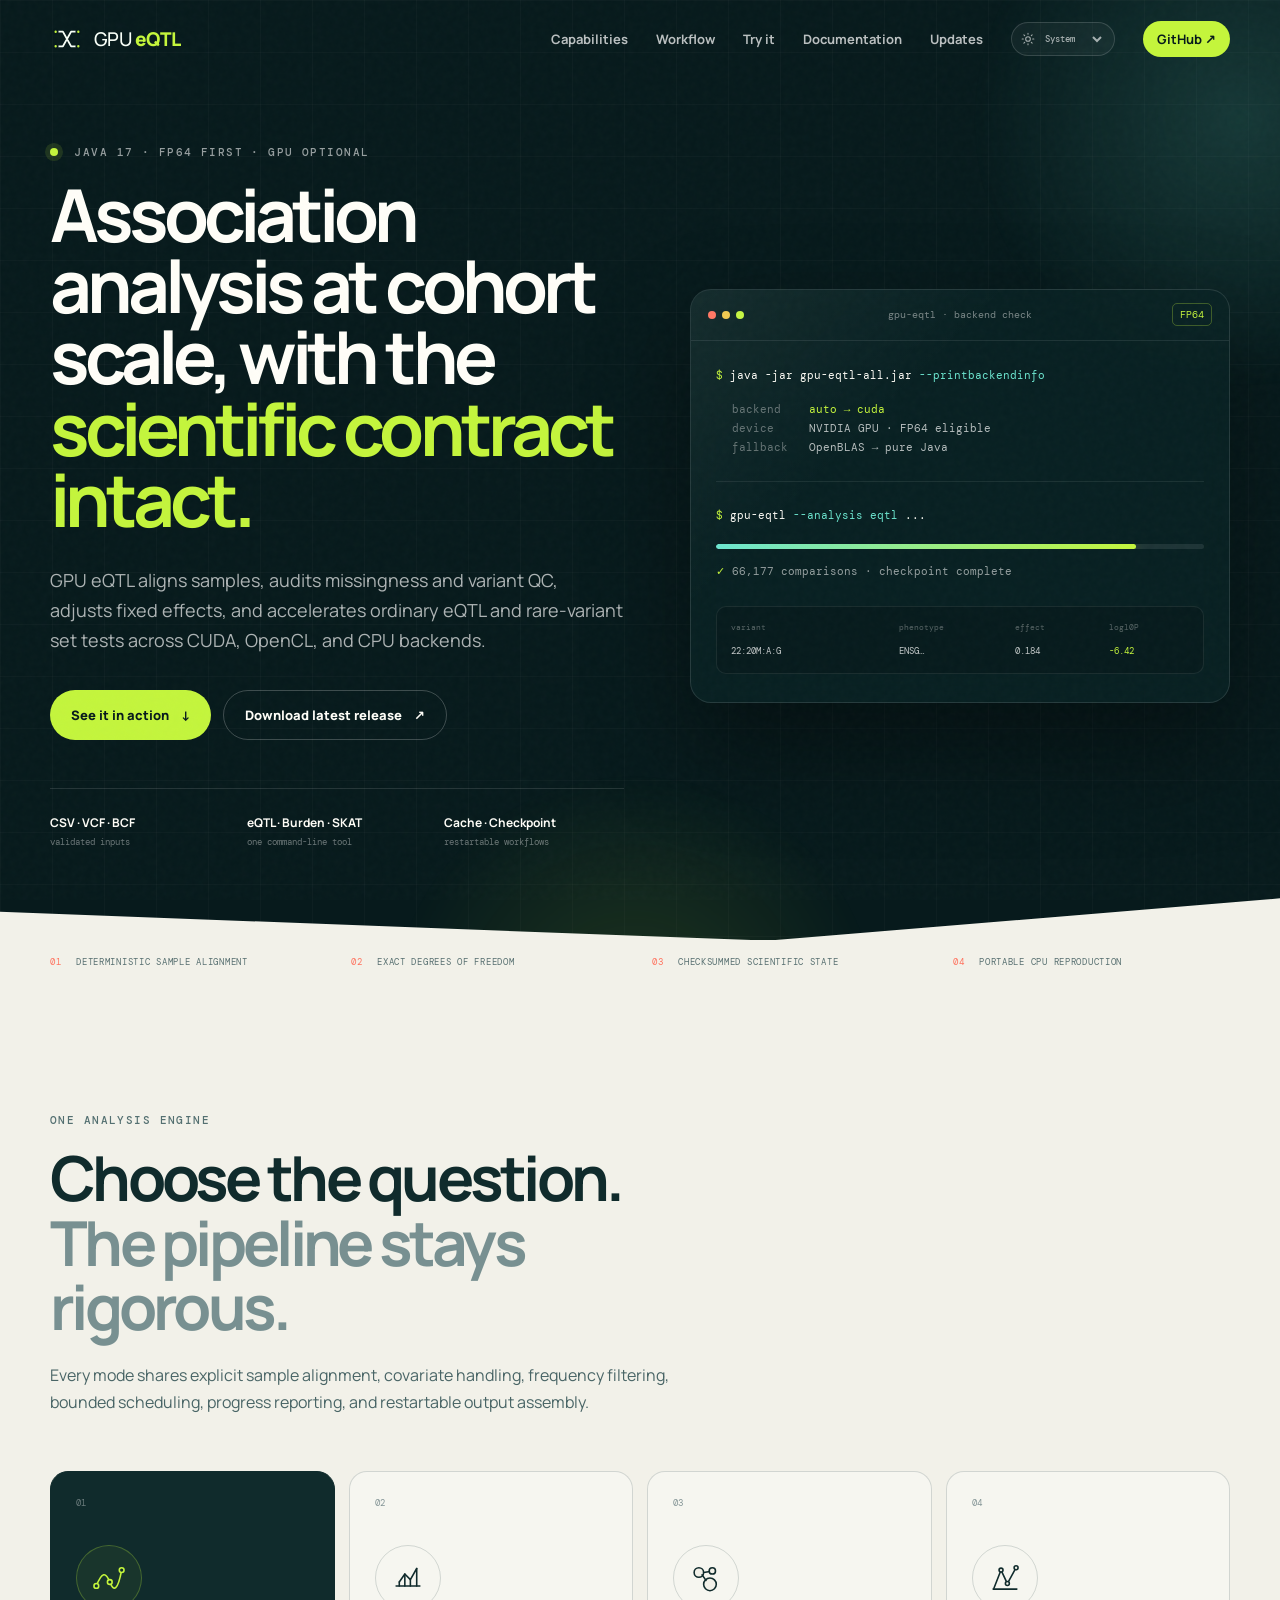
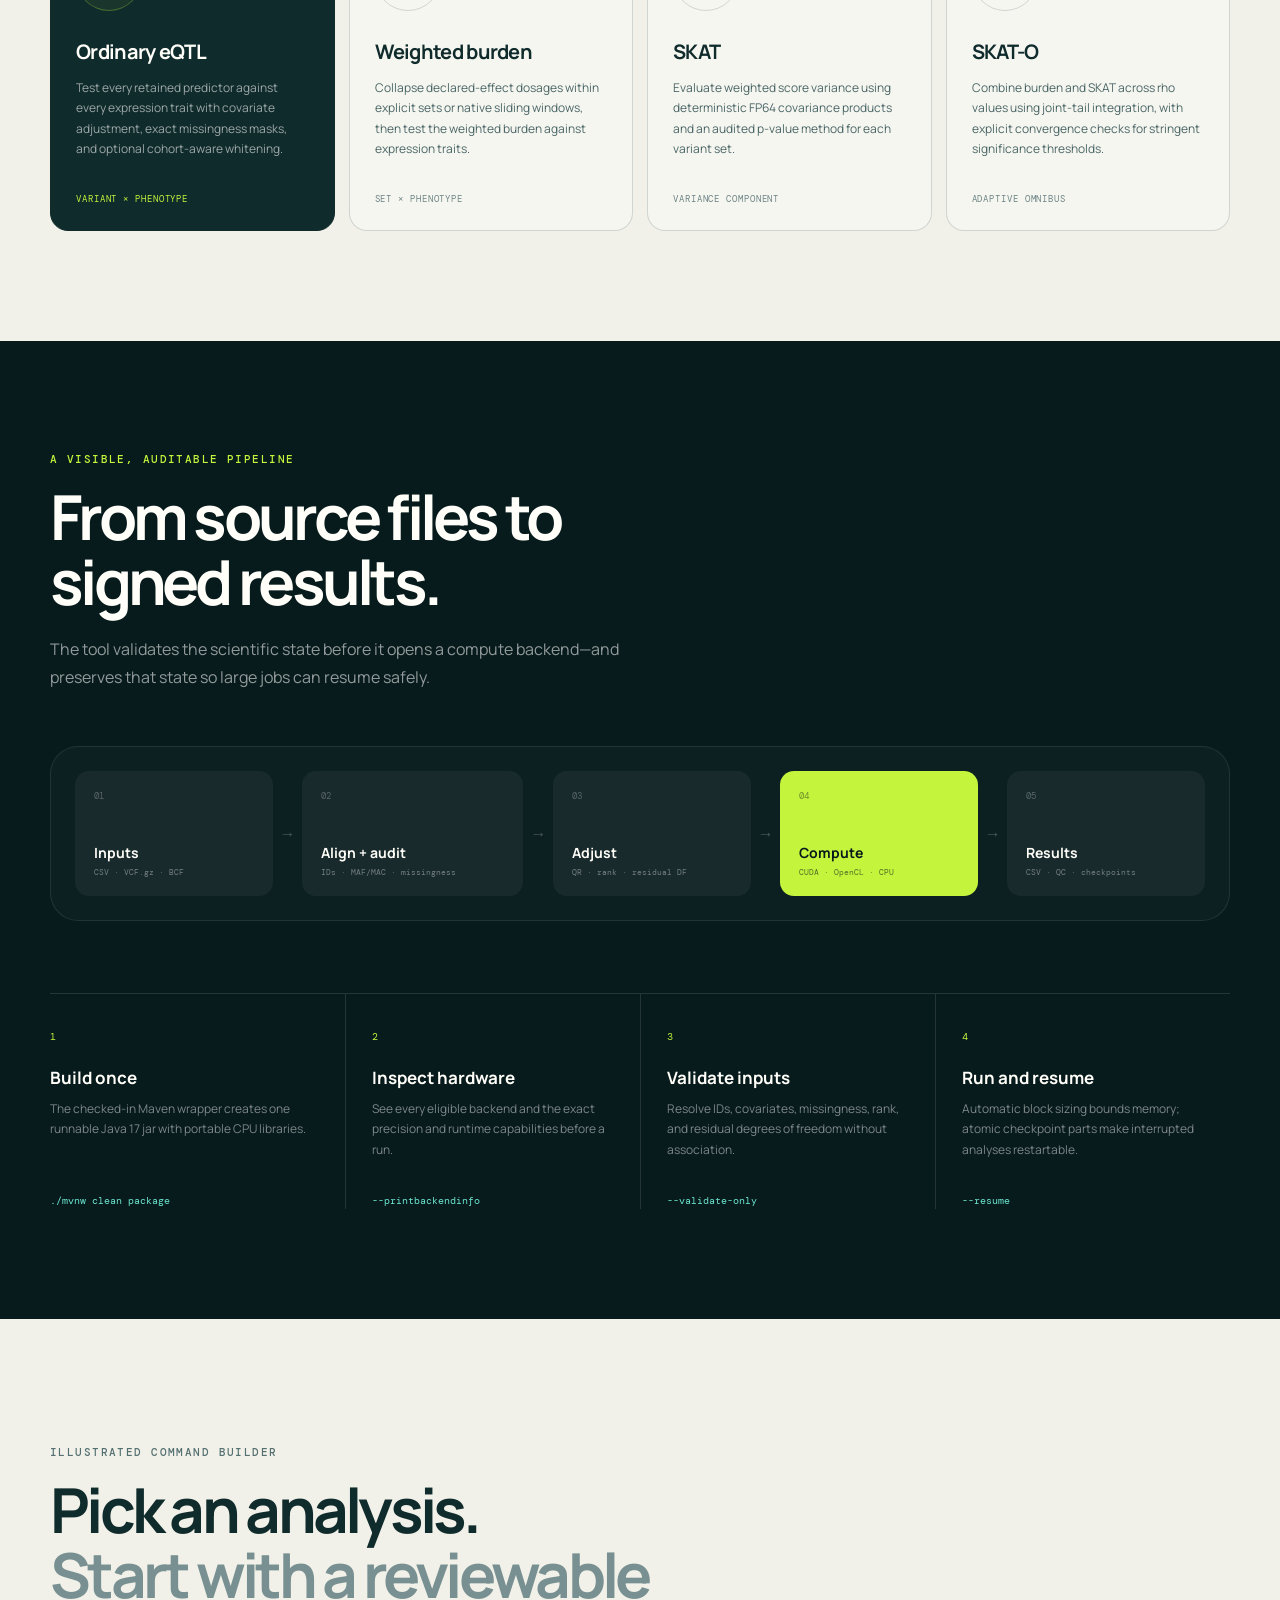
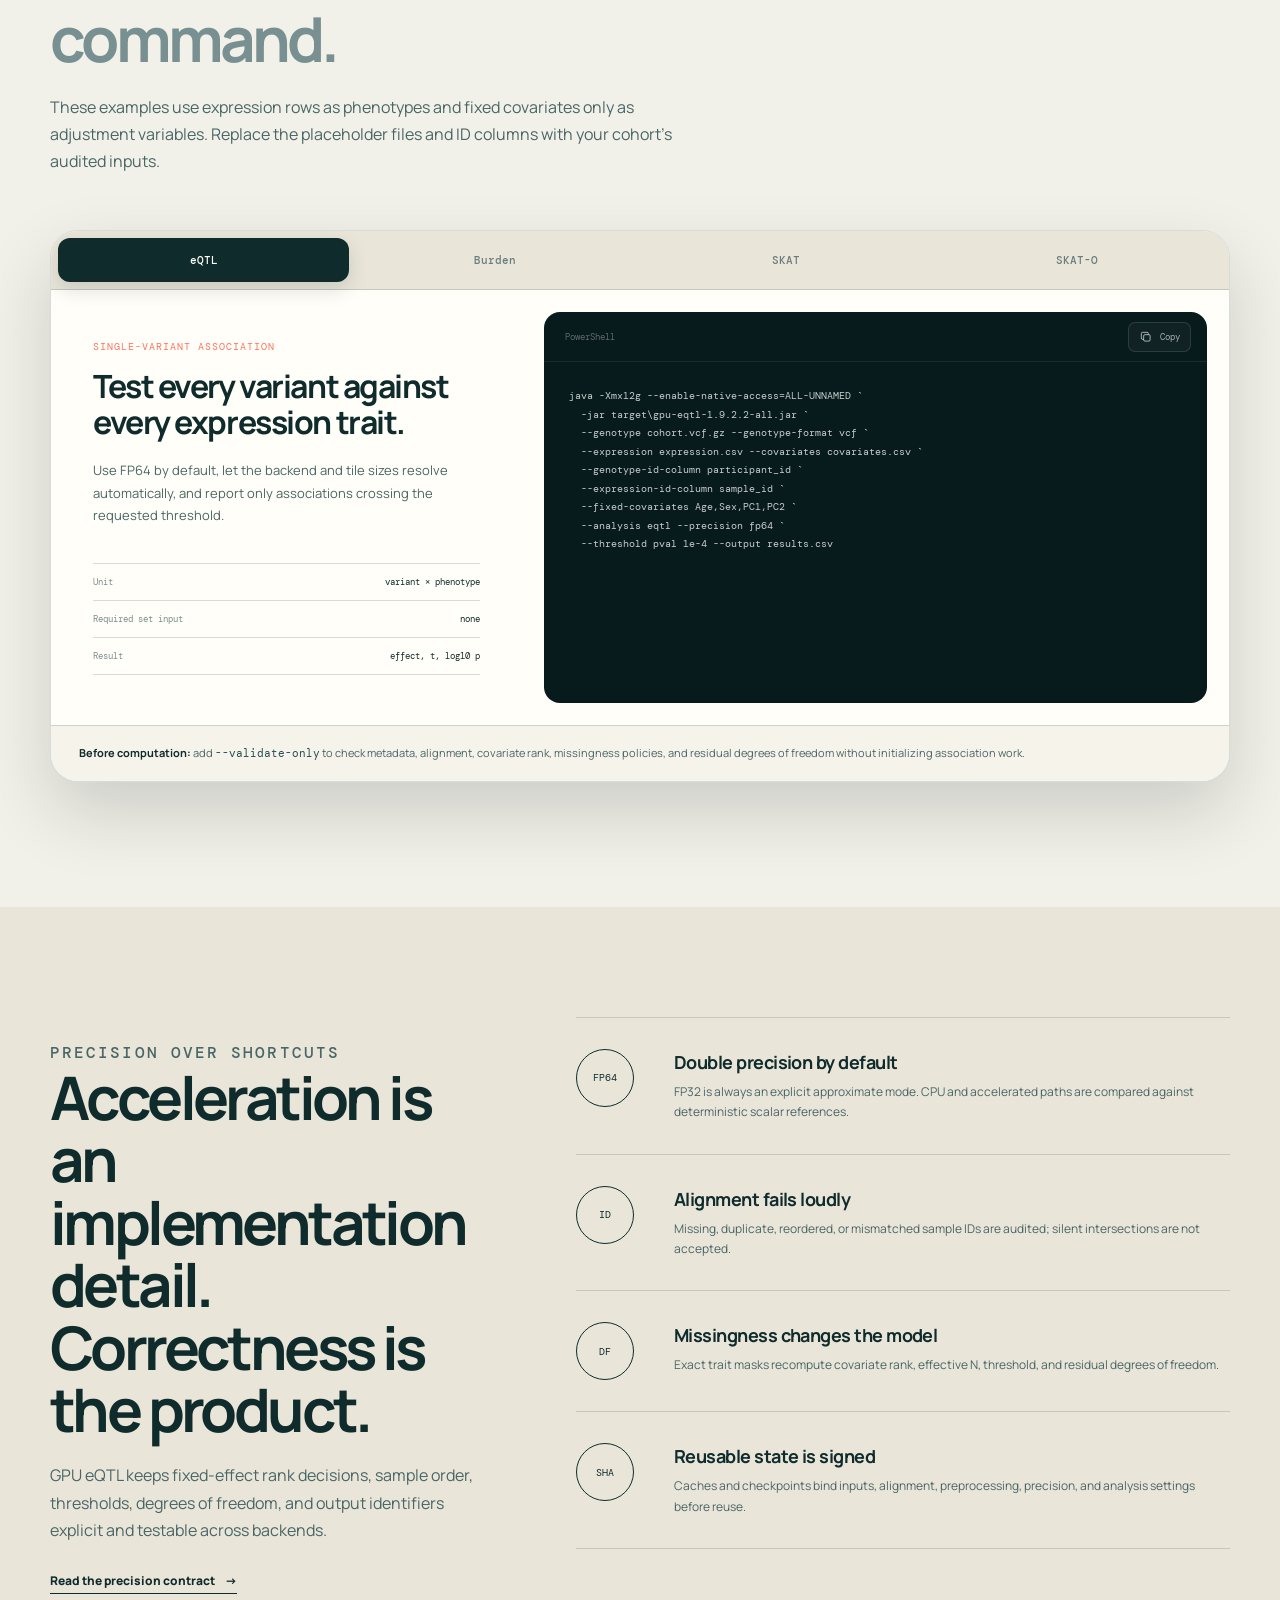
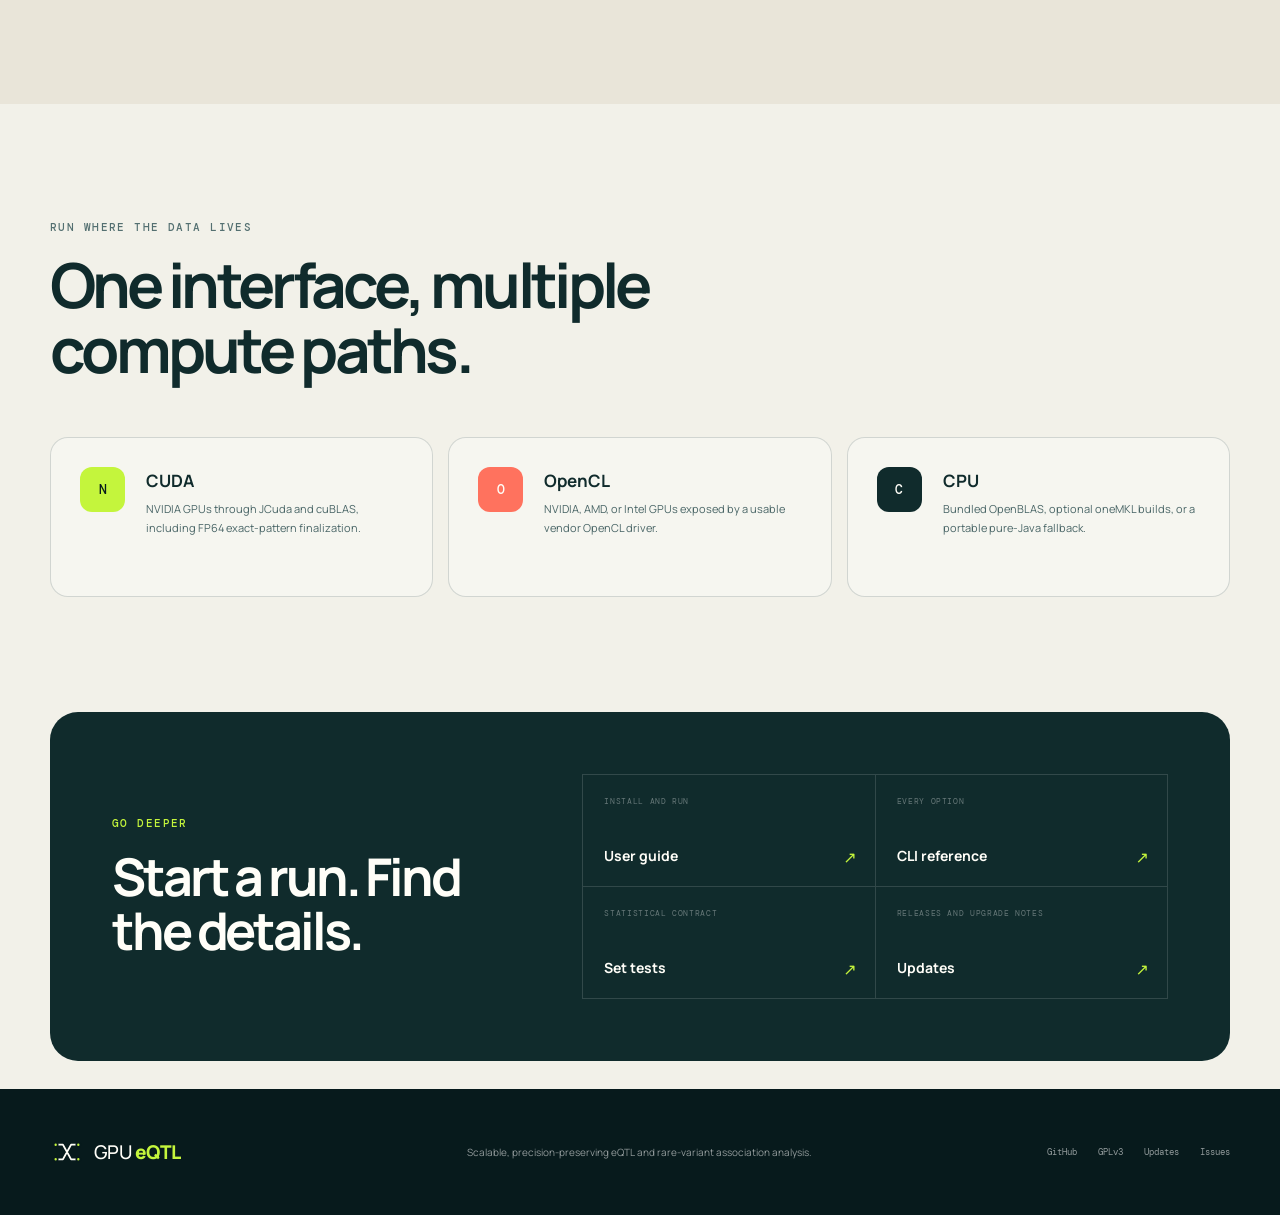
==== docs/index.html @ 5479ef76 "Prepare v1.9.2.2 release and BCF upgrade documentation" ====
<!doctype html>
<html lang="en">
<head>
  <meta charset="utf-8">
  <meta name="viewport" content="width=device-width, initial-scale=1">
  <meta name="description" content="GPU eQTL is a precision-first Java toolkit for scalable eQTL, burden, SKAT, and SKAT-O analysis on CUDA, OpenCL, or CPU backends.">
  <meta name="theme-color" content="#071a1c">
  <meta name="color-scheme" content="light dark">
  <meta property="og:title" content="GPU eQTL">
  <meta property="og:description" content="Scalable, precision-preserving eQTL and rare-variant association analysis.">
  <meta property="og:type" content="website">
  <meta property="og:url" content="https://robbyjo.github.io/GPU_eQTL/">
  <title>GPU eQTL — Precision-first association analysis</title>
  <link rel="preconnect" href="https://fonts.googleapis.com">
  <link rel="preconnect" href="https://fonts.gstatic.com" crossorigin>
  <link href="https://fonts.googleapis.com/css2?family=DM+Mono:wght@400;500&family=Manrope:wght@400;500;600;700;800&display=swap" rel="stylesheet">
  <script>
    (() => {
      const stored = localStorage.getItem("gpu-eqtl-theme") || "system";
      const resolved = stored === "system"
        ? (matchMedia("(prefers-color-scheme: dark)").matches ? "dark" : "light")
        : stored;
      document.documentElement.dataset.theme = resolved;
      document.documentElement.dataset.themeMode = stored;
    })();
  </script>
  <link rel="stylesheet" href="site.css">
  <script src="site.js" defer></script>
</head>
<body>
  <a class="skip-link" href="#main">Skip to content</a>

  <header class="site-header" data-header>
    <a class="brand" href="#top" aria-label="GPU eQTL home">
      <svg class="brand-mark" viewBox="0 0 42 42" role="img" aria-label="GPU eQTL mark">
        <path d="M7 12h9l5 9 5-9h9M7 30h9l5-9 5 9h9"/>
        <circle cx="7" cy="12" r="2.5"/><circle cx="35" cy="12" r="2.5"/>
        <circle cx="7" cy="30" r="2.5"/><circle cx="35" cy="30" r="2.5"/>
      </svg>
      <span>GPU <strong>eQTL</strong></span>
    </a>
    <button class="menu-button" type="button" aria-expanded="false" aria-controls="site-nav" data-menu-button>
      <span></span><span></span><span></span><span class="sr-only">Open navigation</span>
    </button>
    <nav id="site-nav" class="site-nav" aria-label="Primary navigation" data-menu>
      <a href="#capabilities">Capabilities</a>
      <a href="#workflow">Workflow</a>
      <a href="#try-it">Try it</a>
      <a href="#documentation">Documentation</a>
      <a href="updates.html">Updates</a>
      <label class="theme-control">
        <svg viewBox="0 0 24 24" aria-hidden="true"><circle cx="12" cy="12" r="4"/><path d="M12 2v2m0 16v2M4.93 4.93l1.42 1.42m11.3 11.3 1.42 1.42M2 12h2m16 0h2M4.93 19.07l1.42-1.42m11.3-11.3 1.42-1.42"/></svg>
        <span class="sr-only">Color scheme</span>
        <select data-theme-select aria-label="Color scheme">
          <option value="system">System</option>
          <option value="light">Light</option>
          <option value="dark">Dark</option>
        </select>
      </label>
      <a class="nav-github" href="https://github.com/robbyjo/GPU_eQTL">GitHub <span aria-hidden="true">↗</span></a>
    </nav>
  </header>

  <main id="main">
    <section class="hero" id="top">
      <div class="hero-glow hero-glow-one"></div>
      <div class="hero-glow hero-glow-two"></div>
      <div class="hero-grid page-width">
        <div class="hero-copy reveal">
          <p class="eyebrow"><span class="status-dot"></span> Java 17 · FP64 first · GPU optional</p>
          <h1>Association analysis at cohort scale, with the <em>scientific contract intact.</em></h1>
          <p class="hero-lede">GPU eQTL aligns samples, audits missingness and variant QC, adjusts fixed effects, and accelerates ordinary eQTL and rare-variant set tests across CUDA, OpenCL, and CPU backends.</p>
          <div class="hero-actions">
            <a class="button button-primary" href="#try-it">See it in action <span aria-hidden="true">↓</span></a>
            <a class="button button-secondary" href="https://github.com/robbyjo/GPU_eQTL/releases/latest">Download latest release <span aria-hidden="true">↗</span></a>
          </div>
          <ul class="hero-facts" aria-label="Project facts">
            <li><strong>CSV · VCF · BCF</strong><span>validated inputs</span></li>
            <li><strong>eQTL · Burden · SKAT</strong><span>one command-line tool</span></li>
            <li><strong>Cache · Checkpoint</strong><span>restartable workflows</span></li>
          </ul>
        </div>

        <div class="terminal-card reveal reveal-delay" aria-label="Example GPU eQTL terminal output">
          <div class="terminal-bar">
            <div class="terminal-dots" aria-hidden="true"><span></span><span></span><span></span></div>
            <span>gpu-eqtl · backend check</span>
            <span class="terminal-tag">FP64</span>
          </div>
          <div class="terminal-body">
            <p><span class="prompt">$</span> java -jar gpu-eqtl-all.jar <span class="accent">--printbackendinfo</span></p>
            <div class="terminal-output">
              <p><span class="muted">backend</span> <span class="success">auto → cuda</span></p>
              <p><span class="muted">device</span> NVIDIA GPU · FP64 eligible</p>
              <p><span class="muted">fallback</span> OpenBLAS → pure Java</p>
            </div>
            <div class="terminal-divider"></div>
            <p><span class="prompt">$</span> gpu-eqtl <span class="accent">--analysis eqtl</span> ...</p>
            <div class="progress-line"><span style="width: 86%"></span></div>
            <p class="terminal-complete"><span class="success">✓</span> 66,177 comparisons · checkpoint complete</p>
            <div class="result-preview" aria-label="Example result row">
              <span>variant</span><span>phenotype</span><span>effect</span><span>log10P</span>
              <strong>22:20M:A:G</strong><strong>ENSG…</strong><strong>0.184</strong><strong>-6.42</strong>
            </div>
          </div>
        </div>
      </div>
    </section>

    <section class="signal-strip" aria-label="Core guarantees">
      <div class="page-width signal-grid">
        <p><span>01</span> Deterministic sample alignment</p>
        <p><span>02</span> Exact degrees of freedom</p>
        <p><span>03</span> Checksummed scientific state</p>
        <p><span>04</span> Portable CPU reproduction</p>
      </div>
    </section>

    <section class="section page-width" id="capabilities">
      <div class="section-heading reveal">
        <p class="eyebrow">One analysis engine</p>
        <h2>Choose the question.<br><span>The pipeline stays rigorous.</span></h2>
        <p>Every mode shares explicit sample alignment, covariate handling, frequency filtering, bounded scheduling, progress reporting, and restartable output assembly.</p>
      </div>

      <div class="capability-grid">
        <article class="capability-card capability-featured reveal">
          <div class="card-number">01</div>
          <div class="card-icon" aria-hidden="true">
            <svg viewBox="0 0 48 48"><path d="M8 34c7-18 12-18 17-5s10 11 15-15"/><circle cx="8" cy="34" r="3"/><circle cx="25" cy="29" r="3"/><circle cx="40" cy="14" r="3"/></svg>
          </div>
          <h3>Ordinary eQTL</h3>
          <p>Test every retained predictor against every expression trait with covariate adjustment, exact missingness masks, and optional cohort-aware whitening.</p>
          <span class="card-label">variant × phenotype</span>
        </article>
        <article class="capability-card reveal">
          <div class="card-number">02</div>
          <div class="card-icon" aria-hidden="true">
            <svg viewBox="0 0 48 48"><path d="M9 34h30M13 29l7-10 7 7 8-14"/><path d="M13 34v-5m7 5V19m7 15v-8m8 8V12"/></svg>
          </div>
          <h3>Weighted burden</h3>
          <p>Collapse declared-effect dosages within explicit sets or native sliding windows, then test the weighted burden against expression traits.</p>
          <span class="card-label">set × phenotype</span>
        </article>
        <article class="capability-card reveal">
          <div class="card-number">03</div>
          <div class="card-icon" aria-hidden="true">
            <svg viewBox="0 0 48 48"><circle cx="15" cy="17" r="6"/><circle cx="32" cy="15" r="4"/><circle cx="29" cy="32" r="8"/><path d="M19 20l5 7m3-11l-6 1"/></svg>
          </div>
          <h3>SKAT</h3>
          <p>Evaluate weighted score variance using deterministic FP64 covariance products and an audited p-value method for each variant set.</p>
          <span class="card-label">variance component</span>
        </article>
        <article class="capability-card reveal">
          <div class="card-number">04</div>
          <div class="card-icon" aria-hidden="true">
            <svg viewBox="0 0 48 48"><path d="M10 37l9-23 8 17 11-20"/><path d="M9 38h30"/><circle cx="19" cy="14" r="2.5"/><circle cx="27" cy="31" r="2.5"/><circle cx="38" cy="11" r="2.5"/></svg>
          </div>
          <h3>SKAT-O</h3>
          <p>Combine burden and SKAT across rho values using joint-tail integration, with explicit convergence checks for stringent significance thresholds.</p>
          <span class="card-label">adaptive omnibus</span>
        </article>
      </div>
    </section>

    <section class="section workflow-section" id="workflow">
      <div class="page-width">
        <div class="section-heading compact reveal">
          <p class="eyebrow">A visible, auditable pipeline</p>
          <h2>From source files to signed results.</h2>
          <p>The tool validates the scientific state before it opens a compute backend—and preserves that state so large jobs can resume safely.</p>
        </div>

        <div class="pipeline" role="img" aria-label="Data flow from matrices and variants through alignment, quality control, fixed-effect adjustment, accelerated computation, and audited results">
          <div class="pipeline-node reveal">
            <span class="pipeline-index">01</span>
            <strong>Inputs</strong>
            <small>CSV · VCF.gz · BCF</small>
          </div>
          <span class="pipeline-arrow" aria-hidden="true">→</span>
          <div class="pipeline-node reveal">
            <span class="pipeline-index">02</span>
            <strong>Align + audit</strong>
            <small>IDs · MAF/MAC · missingness</small>
          </div>
          <span class="pipeline-arrow" aria-hidden="true">→</span>
          <div class="pipeline-node reveal">
            <span class="pipeline-index">03</span>
            <strong>Adjust</strong>
            <small>QR · rank · residual DF</small>
          </div>
          <span class="pipeline-arrow" aria-hidden="true">→</span>
          <div class="pipeline-node pipeline-node-accent reveal">
            <span class="pipeline-index">04</span>
            <strong>Compute</strong>
            <small>CUDA · OpenCL · CPU</small>
          </div>
          <span class="pipeline-arrow" aria-hidden="true">→</span>
          <div class="pipeline-node reveal">
            <span class="pipeline-index">05</span>
            <strong>Results</strong>
            <small>CSV · QC · checkpoints</small>
          </div>
        </div>

        <div class="workflow-steps">
          <article class="step reveal">
            <span>1</span>
            <h3>Build once</h3>
            <p>The checked-in Maven wrapper creates one runnable Java 17 jar with portable CPU libraries.</p>
            <code>./mvnw clean package</code>
          </article>
          <article class="step reveal">
            <span>2</span>
            <h3>Inspect hardware</h3>
            <p>See every eligible backend and the exact precision and runtime capabilities before a run.</p>
            <code>--printbackendinfo</code>
          </article>
          <article class="step reveal">
            <span>3</span>
            <h3>Validate inputs</h3>
            <p>Resolve IDs, covariates, missingness, rank, and residual degrees of freedom without association.</p>
            <code>--validate-only</code>
          </article>
          <article class="step reveal">
            <span>4</span>
            <h3>Run and resume</h3>
            <p>Automatic block sizing bounds memory; atomic checkpoint parts make interrupted analyses restartable.</p>
            <code>--resume</code>
          </article>
        </div>
      </div>
    </section>

    <section class="section page-width try-section" id="try-it">
      <div class="section-heading reveal">
        <p class="eyebrow">Illustrated command builder</p>
        <h2>Pick an analysis.<br><span>Start with a reviewable command.</span></h2>
        <p>These examples use expression rows as phenotypes and fixed covariates only as adjustment variables. Replace the placeholder files and ID columns with your cohort’s audited inputs.</p>
      </div>

      <div class="command-builder reveal">
        <div class="analysis-tabs" role="tablist" aria-label="Choose an analysis">
          <button type="button" role="tab" aria-selected="true" data-analysis="eqtl">eQTL</button>
          <button type="button" role="tab" aria-selected="false" data-analysis="burden">Burden</button>
          <button type="button" role="tab" aria-selected="false" data-analysis="skat">SKAT</button>
          <button type="button" role="tab" aria-selected="false" data-analysis="skat-o">SKAT-O</button>
        </div>
        <div class="builder-layout">
          <div class="builder-copy">
            <p class="builder-kicker" data-analysis-kicker>Single-variant association</p>
            <h3 data-analysis-title>Test every variant against every expression trait.</h3>
            <p data-analysis-description>Use FP64 by default, let the backend and tile sizes resolve automatically, and report only associations crossing the requested threshold.</p>
            <dl class="builder-details">
              <div><dt>Unit</dt><dd data-analysis-unit>variant × phenotype</dd></div>
              <div><dt>Required set input</dt><dd data-analysis-input>none</dd></div>
              <div><dt>Result</dt><dd data-analysis-result>effect, t, log10 p</dd></div>
            </dl>
          </div>
          <div class="code-window">
            <div class="code-toolbar">
              <span>PowerShell</span>
              <button class="copy-button" type="button" data-copy-button aria-label="Copy command">
                <svg viewBox="0 0 24 24" aria-hidden="true"><rect x="8" y="8" width="11" height="11" rx="2"/><path d="M16 8V6a2 2 0 0 0-2-2H6a2 2 0 0 0-2 2v8a2 2 0 0 0 2 2h2"/></svg>
                <span>Copy</span>
              </button>
            </div>
            <pre><code data-command>java -Xmx12g --enable-native-access=ALL-UNNAMED `
  -jar target\gpu-eqtl-1.9.2.2-all.jar `
  --genotype cohort.vcf.gz --genotype-format vcf `
  --expression expression.csv --covariates covariates.csv `
  --genotype-id-column participant_id `
  --expression-id-column sample_id `
  --fixed-covariates Age,Sex,PC1,PC2 `
  --analysis eqtl --precision fp64 `
  --threshold pval 1e-4 --output results.csv</code></pre>
          </div>
        </div>
        <p class="builder-note"><strong>Before computation:</strong> add <code>--validate-only</code> to check metadata, alignment, covariate rank, missingness policies, and residual degrees of freedom without initializing association work.</p>
      </div>
    </section>

    <section class="section foundation-section" id="principles">
      <div class="page-width foundation-grid">
        <div class="foundation-copy reveal">
          <p class="eyebrow">Precision over shortcuts</p>
          <h2>Acceleration is an implementation detail. Correctness is the product.</h2>
          <p>GPU eQTL keeps fixed-effect rank decisions, sample order, thresholds, degrees of freedom, and output identifiers explicit and testable across backends.</p>
          <a class="text-link" href="https://github.com/robbyjo/GPU_eQTL/blob/master/docs/USER_GUIDE.md#precision-automatic-sizing-and-multiple-gpus">Read the precision contract <span aria-hidden="true">→</span></a>
        </div>
        <div class="principle-list">
          <article class="principle reveal">
            <span>FP64</span>
            <div><h3>Double precision by default</h3><p>FP32 is always an explicit approximate mode. CPU and accelerated paths are compared against deterministic scalar references.</p></div>
          </article>
          <article class="principle reveal">
            <span>ID</span>
            <div><h3>Alignment fails loudly</h3><p>Missing, duplicate, reordered, or mismatched sample IDs are audited; silent intersections are not accepted.</p></div>
          </article>
          <article class="principle reveal">
            <span>DF</span>
            <div><h3>Missingness changes the model</h3><p>Exact trait masks recompute covariate rank, effective N, threshold, and residual degrees of freedom.</p></div>
          </article>
          <article class="principle reveal">
            <span>SHA</span>
            <div><h3>Reusable state is signed</h3><p>Caches and checkpoints bind inputs, alignment, preprocessing, precision, and analysis settings before reuse.</p></div>
          </article>
        </div>
      </div>
    </section>

    <section class="section page-width compatibility-section">
      <div class="section-heading compact reveal">
        <p class="eyebrow">Run where the data lives</p>
        <h2>One interface, multiple compute paths.</h2>
      </div>
      <div class="compatibility-grid">
        <article class="compatibility-card reveal">
          <span class="compatibility-mark nvidia">N</span>
          <div><h3>CUDA</h3><p>NVIDIA GPUs through JCuda and cuBLAS, including FP64 exact-pattern finalization.</p></div>
        </article>
        <article class="compatibility-card reveal">
          <span class="compatibility-mark opencl">O</span>
          <div><h3>OpenCL</h3><p>NVIDIA, AMD, or Intel GPUs exposed by a usable vendor OpenCL driver.</p></div>
        </article>
        <article class="compatibility-card reveal">
          <span class="compatibility-mark cpu">C</span>
          <div><h3>CPU</h3><p>Bundled OpenBLAS, optional oneMKL builds, or a portable pure-Java fallback.</p></div>
        </article>
      </div>
    </section>

    <section class="section docs-section" id="documentation">
      <div class="page-width docs-inner reveal">
        <div>
          <p class="eyebrow">Go deeper</p>
          <h2>Start a run. Find the details.</h2>
        </div>
        <div class="docs-links">
          <a href="https://github.com/robbyjo/GPU_eQTL/blob/master/docs/USER_GUIDE.md#download-and-first-run"><span>Install and run</span><strong>User guide</strong><b aria-hidden="true">↗</b></a>
          <a href="https://github.com/robbyjo/GPU_eQTL/blob/master/docs/COMMAND_LINE_REFERENCE.md"><span>Every option</span><strong>CLI reference</strong><b aria-hidden="true">↗</b></a>
          <a href="https://github.com/robbyjo/GPU_eQTL/blob/master/docs/SET_TEST_FOUNDATION.md"><span>Statistical contract</span><strong>Set tests</strong><b aria-hidden="true">↗</b></a>
          <a href="updates.html"><span>Releases and upgrade notes</span><strong>Updates</strong><b aria-hidden="true">↗</b></a>
        </div>
      </div>
    </section>
  </main>

  <footer class="site-footer">
    <div class="page-width footer-inner">
      <a class="brand footer-brand" href="#top">
        <svg class="brand-mark" viewBox="0 0 42 42" aria-hidden="true"><path d="M7 12h9l5 9 5-9h9M7 30h9l5-9 5 9h9"/><circle cx="7" cy="12" r="2.5"/><circle cx="35" cy="12" r="2.5"/><circle cx="7" cy="30" r="2.5"/><circle cx="35" cy="30" r="2.5"/></svg>
        <span>GPU <strong>eQTL</strong></span>
      </a>
      <p>Scalable, precision-preserving eQTL and rare-variant association analysis.</p>
      <div class="footer-links">
        <a href="https://github.com/robbyjo/GPU_eQTL">GitHub</a>
        <a href="https://github.com/robbyjo/GPU_eQTL/blob/master/LICENSE">GPLv3</a>
        <a href="updates.html">Updates</a>
        <a href="https://github.com/robbyjo/GPU_eQTL/issues">Issues</a>
      </div>
    </div>
  </footer>
</body>
</html>
---- docs/site.css ----
:root {
  color-scheme: light;
  --ink: #102b2c;
  --ink-soft: #496566;
  --night: #071a1c;
  --night-soft: #0c2628;
  --paper: #f2f1e9;
  --paper-warm: #e9e5d9;
  --white: #fffef8;
  --lime: #c4f53c;
  --lime-soft: #e7ff9f;
  --coral: #ff725e;
  --aqua: #6ce6d0;
  --line: rgba(16, 43, 44, .16);
  --mono: "DM Mono", ui-monospace, SFMono-Regular, Consolas, monospace;
  --sans: "Manrope", system-ui, -apple-system, BlinkMacSystemFont, "Segoe UI", sans-serif;
  --shadow: 0 30px 70px rgba(3, 21, 22, .16);
  --radius-lg: 28px;
  --radius-md: 18px;
}

* { box-sizing: border-box; }

html {
  scroll-behavior: smooth;
  scroll-padding-top: 90px;
}

body {
  margin: 0;
  color: var(--ink);
  background: var(--paper);
  font-family: var(--sans);
  -webkit-font-smoothing: antialiased;
}

body::before {
  content: "";
  position: fixed;
  inset: 0;
  pointer-events: none;
  opacity: .035;
  z-index: 20;
  background-image: url("data:image/svg+xml,%3Csvg viewBox='0 0 180 180' xmlns='http://www.w3.org/2000/svg'%3E%3Cfilter id='n'%3E%3CfeTurbulence type='fractalNoise' baseFrequency='.8' numOctaves='4' stitchTiles='stitch'/%3E%3C/filter%3E%3Crect width='100%25' height='100%25' filter='url(%23n)' opacity='.7'/%3E%3C/svg%3E");
}

a { color: inherit; }
button { font: inherit; }

.page-width {
  width: min(1180px, calc(100% - 48px));
  margin-inline: auto;
}

.sr-only {
  position: absolute;
  width: 1px;
  height: 1px;
  padding: 0;
  margin: -1px;
  overflow: hidden;
  clip: rect(0, 0, 0, 0);
  white-space: nowrap;
  border: 0;
}

.skip-link {
  position: fixed;
  z-index: 100;
  left: 16px;
  top: -60px;
  padding: 11px 16px;
  background: var(--lime);
  color: var(--night);
  font-weight: 800;
  text-decoration: none;
  border-radius: 8px;
  transition: top .2s;
}

.skip-link:focus { top: 16px; }

.site-header {
  position: fixed;
  z-index: 50;
  top: 0;
  left: 0;
  right: 0;
  height: 78px;
  padding: 0 max(24px, calc((100vw - 1180px) / 2));
  display: flex;
  align-items: center;
  justify-content: space-between;
  color: #f8fff8;
  transition: background .25s, border-color .25s, height .25s;
  border-bottom: 1px solid transparent;
}

.site-header.scrolled {
  height: 66px;
  background: rgba(7, 26, 28, .9);
  backdrop-filter: blur(18px);
  border-bottom-color: rgba(255, 255, 255, .09);
}

.brand {
  display: inline-flex;
  align-items: center;
  gap: 10px;
  font-size: 19px;
  font-weight: 500;
  text-decoration: none;
  letter-spacing: -.03em;
}

.brand strong { color: var(--lime); font-weight: 800; }

.brand-mark {
  width: 34px;
  height: 34px;
  fill: none;
  stroke: currentColor;
  stroke-width: 2.1;
  stroke-linecap: round;
  stroke-linejoin: round;
}

.brand-mark circle { fill: var(--lime); stroke: var(--night); }

.site-nav {
  display: flex;
  align-items: center;
  gap: 28px;
  font-size: 13px;
  font-weight: 700;
}

.site-nav a {
  text-decoration: none;
  color: rgba(255, 255, 255, .72);
  transition: color .2s;
}

.site-nav a:hover, .site-nav a:focus-visible { color: var(--white); }
.site-nav a[aria-current="page"] { color: var(--lime); }

.site-nav .nav-github {
  padding: 9px 14px;
  color: var(--night);
  background: var(--lime);
  border-radius: 999px;
}

.theme-control {
  height: 34px;
  padding: 0 9px;
  display: inline-flex;
  align-items: center;
  gap: 6px;
  color: rgba(255,255,255,.62);
  border: 1px solid rgba(255,255,255,.15);
  border-radius: 999px;
  background: rgba(255,255,255,.04);
}

.theme-control svg {
  width: 14px;
  fill: none;
  stroke: currentColor;
  stroke-width: 1.8;
  stroke-linecap: round;
}

.theme-control select {
  max-width: 66px;
  padding: 0 14px 0 0;
  color: inherit;
  border: 0;
  outline: 0;
  background: transparent;
  font-family: var(--mono);
  font-size: 9px;
  font-weight: 500;
  cursor: pointer;
}

.theme-control select option { color: #102b2c; background: #fffef8; }

.menu-button { display: none; }

.hero {
  position: relative;
  overflow: hidden;
  min-height: 790px;
  padding: 144px 0 92px;
  color: var(--white);
  background:
    linear-gradient(rgba(255,255,255,.025) 1px, transparent 1px),
    linear-gradient(90deg, rgba(255,255,255,.025) 1px, transparent 1px),
    var(--night);
  background-size: 52px 52px;
}

.hero::after {
  content: "";
  position: absolute;
  left: 0;
  right: 0;
  bottom: -1px;
  height: 90px;
  background: var(--paper);
  clip-path: polygon(0 68%, 60% 100%, 100% 53%, 100% 100%, 0 100%);
}

.hero-glow {
  position: absolute;
  border-radius: 50%;
  filter: blur(2px);
  pointer-events: none;
}

.hero-glow-one {
  width: 560px;
  height: 560px;
  right: -240px;
  top: -160px;
  background: radial-gradient(circle, rgba(108, 230, 208, .15), transparent 68%);
}

.hero-glow-two {
  width: 500px;
  height: 500px;
  left: 30%;
  bottom: -330px;
  background: radial-gradient(circle, rgba(196, 245, 60, .13), transparent 70%);
}

.hero-grid {
  position: relative;
  z-index: 2;
  display: grid;
  grid-template-columns: minmax(0, 1.03fr) minmax(430px, .97fr);
  gap: 66px;
  align-items: center;
}

.eyebrow {
  margin: 0 0 18px;
  color: #547071;
  font-family: var(--mono);
  font-size: 11px;
  font-weight: 500;
  line-height: 1.5;
  letter-spacing: .13em;
  text-transform: uppercase;
}

.hero .eyebrow { color: rgba(255, 255, 255, .58); }

.status-dot {
  display: inline-block;
  width: 8px;
  height: 8px;
  margin-right: 8px;
  border-radius: 50%;
  background: var(--lime);
  box-shadow: 0 0 0 5px rgba(196, 245, 60, .12);
}

.hero h1 {
  max-width: 680px;
  margin: 0;
  font-size: clamp(46px, 5.7vw, 76px);
  line-height: .98;
  letter-spacing: -.068em;
}

.hero h1 em {
  color: var(--lime);
  font-style: normal;
}

.hero-lede {
  max-width: 670px;
  margin: 29px 0 0;
  color: rgba(255, 255, 255, .67);
  font-size: 18px;
  line-height: 1.68;
}

.hero-actions {
  display: flex;
  flex-wrap: wrap;
  gap: 12px;
  margin-top: 34px;
}

.button {
  display: inline-flex;
  align-items: center;
  justify-content: center;
  gap: 12px;
  min-height: 50px;
  padding: 0 21px;
  border-radius: 999px;
  font-size: 13px;
  font-weight: 800;
  text-decoration: none;
  transition: transform .2s, background .2s, color .2s;
}

.button:hover { transform: translateY(-2px); }
.button-primary { color: var(--night); background: var(--lime); }
.button-primary:hover { background: var(--lime-soft); }
.button-secondary { color: var(--white); border: 1px solid rgba(255,255,255,.22); }
.button-secondary:hover { border-color: rgba(255,255,255,.5); }

.hero-facts {
  display: grid;
  grid-template-columns: repeat(3, 1fr);
  gap: 18px;
  max-width: 680px;
  margin: 48px 0 0;
  padding: 25px 0 0;
  list-style: none;
  border-top: 1px solid rgba(255,255,255,.12);
}

.hero-facts li { display: flex; flex-direction: column; gap: 5px; }
.hero-facts strong { color: var(--white); font-size: 12px; }
.hero-facts span { color: rgba(255,255,255,.4); font-family: var(--mono); font-size: 9px; }

.terminal-card {
  position: relative;
  overflow: hidden;
  border: 1px solid rgba(255,255,255,.12);
  border-radius: 21px;
  background: rgba(10, 35, 37, .75);
  box-shadow: 0 45px 100px rgba(0,0,0,.38);
  backdrop-filter: blur(14px);
  transform: rotate(1.1deg);
}

.terminal-card::before {
  content: "";
  position: absolute;
  inset: 0;
  pointer-events: none;
  background: linear-gradient(135deg, rgba(255,255,255,.05), transparent 34%);
}

.terminal-bar {
  height: 51px;
  padding: 0 17px;
  display: grid;
  grid-template-columns: 1fr auto 1fr;
  align-items: center;
  gap: 12px;
  border-bottom: 1px solid rgba(255,255,255,.09);
  color: rgba(255,255,255,.46);
  font-family: var(--mono);
  font-size: 10px;
}

.terminal-dots { display: flex; gap: 6px; }
.terminal-dots span { width: 8px; height: 8px; border-radius: 50%; background: #496264; }
.terminal-dots span:first-child { background: var(--coral); }
.terminal-dots span:nth-child(2) { background: #f0c84a; }
.terminal-dots span:last-child { background: var(--lime); }

.terminal-tag {
  justify-self: end;
  padding: 4px 7px;
  color: var(--lime);
  border: 1px solid rgba(196,245,60,.28);
  border-radius: 5px;
}

.terminal-body {
  position: relative;
  padding: 25px 25px 28px;
  font-family: var(--mono);
  font-size: 11px;
  line-height: 1.7;
}

.terminal-body p { margin: 0; }
.prompt, .success { color: var(--lime); }
.accent { color: var(--aqua); }
.muted { display: inline-block; width: 70px; color: rgba(255,255,255,.37); }
.terminal-output { margin: 16px 0 0 16px; color: rgba(255,255,255,.7); }
.terminal-divider { height: 1px; margin: 24px 0; background: rgba(255,255,255,.08); }

.progress-line {
  height: 5px;
  margin: 20px 0 13px;
  overflow: hidden;
  border-radius: 999px;
  background: rgba(255,255,255,.09);
}

.progress-line span {
  display: block;
  height: 100%;
  border-radius: inherit;
  background: linear-gradient(90deg, var(--aqua), var(--lime));
  box-shadow: 0 0 16px rgba(196,245,60,.4);
}

.terminal-complete { color: rgba(255,255,255,.57); }

.result-preview {
  display: grid;
  grid-template-columns: 1.5fr 1fr .8fr .75fr;
  gap: 9px;
  margin-top: 25px;
  padding: 14px;
  color: rgba(255,255,255,.32);
  border: 1px solid rgba(255,255,255,.08);
  border-radius: 10px;
  background: rgba(0,0,0,.13);
  font-size: 8px;
}

.result-preview strong { color: rgba(255,255,255,.76); font-size: 9px; font-weight: 400; }
.result-preview strong:last-child { color: var(--lime); }

.signal-strip { padding: 16px 0 34px; }
.signal-grid { display: grid; grid-template-columns: repeat(4, 1fr); gap: 24px; }
.signal-grid p { margin: 0; color: #587071; font-family: var(--mono); font-size: 9px; text-transform: uppercase; letter-spacing: .08em; }
.signal-grid span { margin-right: 9px; color: var(--coral); }

.section { padding-block: 110px; }

.section-heading {
  max-width: 720px;
  margin-bottom: 55px;
}

.section-heading.compact { max-width: 620px; }

.section-heading h2, .foundation-copy h2, .docs-inner h2 {
  margin: 0;
  font-size: clamp(38px, 5vw, 62px);
  line-height: 1.04;
  letter-spacing: -.06em;
}

.section-heading h2 span { color: #789091; }

.section-heading > p:last-child, .foundation-copy > p {
  max-width: 660px;
  margin: 22px 0 0;
  color: var(--ink-soft);
  font-size: 16px;
  line-height: 1.7;
}

.capability-grid {
  display: grid;
  grid-template-columns: repeat(4, 1fr);
  gap: 14px;
}

.capability-card {
  position: relative;
  min-height: 360px;
  padding: 25px;
  display: flex;
  flex-direction: column;
  border: 1px solid var(--line);
  border-radius: var(--radius-md);
  background: rgba(255,255,255,.34);
  transition: transform .25s, border-color .25s, background .25s;
}

.capability-card:hover { transform: translateY(-6px); border-color: rgba(16,43,44,.32); background: rgba(255,255,255,.68); }
.capability-featured { color: var(--white); background: var(--ink); border-color: var(--ink); }
.capability-featured:hover { background: var(--night-soft); border-color: var(--night-soft); }
.card-number { color: #849596; font-family: var(--mono); font-size: 9px; }
.capability-featured .card-number { color: rgba(255,255,255,.38); }

.card-icon {
  width: 66px;
  height: 66px;
  margin: 36px 0 27px;
  display: grid;
  place-items: center;
  color: var(--ink);
  border: 1px solid var(--line);
  border-radius: 50%;
}

.capability-featured .card-icon { color: var(--lime); border-color: rgba(196,245,60,.26); background: rgba(196,245,60,.05); }
.card-icon svg { width: 38px; fill: none; stroke: currentColor; stroke-width: 2; stroke-linecap: round; stroke-linejoin: round; }
.card-icon circle { fill: var(--paper); }
.capability-featured .card-icon circle { fill: var(--ink); }

.capability-card h3 { margin: 0; font-size: 20px; letter-spacing: -.035em; }
.capability-card p { margin: 13px 0 25px; color: var(--ink-soft); font-size: 12px; line-height: 1.7; }
.capability-featured p { color: rgba(255,255,255,.59); }
.card-label { margin-top: auto; color: #6c8485; font-family: var(--mono); font-size: 9px; text-transform: uppercase; letter-spacing: .1em; }
.capability-featured .card-label { color: var(--lime); }

.workflow-section { color: var(--white); background: var(--night); }
.workflow-section .eyebrow { color: var(--lime); }
.workflow-section .section-heading > p:last-child { color: rgba(255,255,255,.56); }

.pipeline {
  display: grid;
  grid-template-columns: 1fr auto 1.12fr auto 1fr auto 1fr auto 1fr;
  align-items: center;
  gap: 10px;
  padding: 24px;
  border: 1px solid rgba(255,255,255,.09);
  border-radius: var(--radius-lg);
  background: rgba(255,255,255,.025);
}

.pipeline-node {
  min-height: 125px;
  padding: 19px;
  display: flex;
  flex-direction: column;
  justify-content: flex-end;
  border-radius: 14px;
  background: rgba(255,255,255,.05);
}

.pipeline-node-accent { color: var(--night); background: var(--lime); }
.pipeline-index { margin-bottom: auto; color: rgba(255,255,255,.28); font-family: var(--mono); font-size: 9px; }
.pipeline-node-accent .pipeline-index { color: rgba(7,26,28,.45); }
.pipeline-node strong { font-size: 14px; }
.pipeline-node small { margin-top: 5px; color: rgba(255,255,255,.4); font-family: var(--mono); font-size: 8px; }
.pipeline-node-accent small { color: rgba(7,26,28,.6); }
.pipeline-arrow { color: rgba(255,255,255,.26); font-family: var(--mono); }

.workflow-steps {
  display: grid;
  grid-template-columns: repeat(4, 1fr);
  margin-top: 72px;
  border-top: 1px solid rgba(255,255,255,.12);
}

.step { padding: 29px 26px 0 0; }
.step + .step { padding-left: 26px; border-left: 1px solid rgba(255,255,255,.12); }
.step > span { color: var(--lime); font-family: var(--mono); font-size: 10px; }
.step h3 { margin: 21px 0 10px; font-size: 17px; }
.step p { min-height: 66px; margin: 0 0 22px; color: rgba(255,255,255,.48); font-size: 12px; line-height: 1.7; }
.step code { color: var(--aqua); font-family: var(--mono); font-size: 10px; }

.try-section { padding-block: 125px; }

.command-builder {
  overflow: hidden;
  border: 1px solid var(--line);
  border-radius: var(--radius-lg);
  background: var(--white);
  box-shadow: var(--shadow);
}

.analysis-tabs {
  display: grid;
  grid-template-columns: repeat(4, 1fr);
  padding: 7px;
  border-bottom: 1px solid var(--line);
  background: var(--paper-warm);
}

.analysis-tabs button {
  padding: 15px;
  color: #6b7c7d;
  border: 0;
  border-radius: 12px;
  background: transparent;
  font-family: var(--mono);
  font-size: 11px;
  font-weight: 500;
  cursor: pointer;
}

.analysis-tabs button[aria-selected="true"] {
  color: var(--white);
  background: var(--ink);
  box-shadow: 0 7px 20px rgba(16,43,44,.14);
}

.builder-layout { display: grid; grid-template-columns: .8fr 1.2fr; }
.builder-copy { padding: 50px 42px; }
.builder-kicker { margin: 0 0 16px; color: var(--coral); font-family: var(--mono); font-size: 10px; text-transform: uppercase; letter-spacing: .1em; }
.builder-copy h3 { margin: 0; max-width: 390px; font-size: 32px; line-height: 1.12; letter-spacing: -.045em; }
.builder-copy > p:not(.builder-kicker) { margin: 18px 0 0; color: var(--ink-soft); font-size: 13px; line-height: 1.75; }
.builder-details { margin: 36px 0 0; border-top: 1px solid var(--line); }
.builder-details div { padding: 12px 0; display: flex; justify-content: space-between; gap: 20px; border-bottom: 1px solid var(--line); }
.builder-details dt, .builder-details dd { margin: 0; font-family: var(--mono); font-size: 9px; }
.builder-details dt { color: #7b8f90; }
.builder-details dd { text-align: right; color: var(--ink); }

.code-window { margin: 22px; overflow: hidden; border-radius: 16px; background: var(--night); color: rgba(255,255,255,.78); }
.code-toolbar { height: 50px; padding: 0 16px 0 21px; display: flex; align-items: center; justify-content: space-between; border-bottom: 1px solid rgba(255,255,255,.08); color: rgba(255,255,255,.35); font-family: var(--mono); font-size: 9px; }
.copy-button { padding: 7px 10px; display: inline-flex; align-items: center; gap: 7px; color: rgba(255,255,255,.64); border: 1px solid rgba(255,255,255,.12); border-radius: 7px; background: rgba(255,255,255,.04); font-family: var(--mono); font-size: 9px; cursor: pointer; }
.copy-button:hover { color: var(--white); border-color: rgba(255,255,255,.28); }
.copy-button svg { width: 14px; fill: none; stroke: currentColor; stroke-width: 1.7; }
.code-window pre { min-height: 330px; margin: 0; padding: 25px; overflow: auto; white-space: pre-wrap; word-break: break-word; }
.code-window code { color: inherit; font-family: var(--mono); font-size: 10px; line-height: 1.85; }
.builder-note { margin: 0; padding: 18px 28px; color: var(--ink-soft); border-top: 1px solid var(--line); background: #f5f3ea; font-size: 11px; line-height: 1.7; }
.builder-note strong { color: var(--ink); }
.builder-note code { color: #244e50; font-family: var(--mono); }

.foundation-section { background: var(--paper-warm); }
.foundation-grid { display: grid; grid-template-columns: .8fr 1.2fr; gap: 90px; align-items: start; }
.foundation-copy { position: sticky; top: 110px; }
.foundation-copy h2 { font-size: clamp(39px, 4.7vw, 60px); }
.text-link { display: inline-flex; gap: 10px; margin-top: 28px; color: var(--ink); font-size: 12px; font-weight: 800; text-decoration: none; border-bottom: 1px solid var(--ink); padding-bottom: 4px; }

.principle-list { border-top: 1px solid var(--line); }
.principle { display: grid; grid-template-columns: 74px 1fr; gap: 24px; padding: 31px 0; border-bottom: 1px solid var(--line); }
.principle > span { width: 58px; height: 58px; display: grid; place-items: center; color: var(--ink); border: 1px solid var(--ink); border-radius: 50%; font-family: var(--mono); font-size: 10px; }
.principle h3 { margin: 1px 0 8px; font-size: 18px; letter-spacing: -.03em; }
.principle p { margin: 0; color: var(--ink-soft); font-size: 12px; line-height: 1.7; }

.compatibility-section { padding-block: 115px; }
.compatibility-grid { display: grid; grid-template-columns: repeat(3, 1fr); gap: 15px; }
.compatibility-card { padding: 29px; display: flex; gap: 21px; min-height: 160px; border: 1px solid var(--line); border-radius: var(--radius-md); background: rgba(255,255,255,.35); }
.compatibility-mark { flex: 0 0 45px; width: 45px; height: 45px; display: grid; place-items: center; border-radius: 12px; font-family: var(--mono); font-size: 13px; font-weight: 500; }
.compatibility-mark.nvidia { color: var(--night); background: var(--lime); }
.compatibility-mark.opencl { color: var(--white); background: var(--coral); }
.compatibility-mark.cpu { color: var(--white); background: var(--ink); }
.compatibility-card h3 { margin: 2px 0 8px; font-size: 17px; }
.compatibility-card p { margin: 0; color: var(--ink-soft); font-size: 11px; line-height: 1.7; }

.docs-section { padding: 0 0 28px; }
.docs-inner { padding: 62px; display: grid; grid-template-columns: .8fr 1.2fr; gap: 80px; align-items: center; color: var(--white); border-radius: var(--radius-lg); background: var(--ink); }
.docs-inner .eyebrow { color: var(--lime); }
.docs-inner h2 { font-size: clamp(35px, 4.3vw, 52px); }
.docs-links { display: grid; grid-template-columns: 1fr 1fr; border-top: 1px solid rgba(255,255,255,.14); border-left: 1px solid rgba(255,255,255,.14); }
.docs-links a { position: relative; min-height: 112px; padding: 21px; display: flex; flex-direction: column; text-decoration: none; border-right: 1px solid rgba(255,255,255,.14); border-bottom: 1px solid rgba(255,255,255,.14); transition: background .2s; }
.docs-links a:hover { background: rgba(196,245,60,.08); }
.docs-links span { color: rgba(255,255,255,.36); font-family: var(--mono); font-size: 8px; text-transform: uppercase; letter-spacing: .08em; }
.docs-links strong { margin-top: auto; font-size: 14px; }
.docs-links b { position: absolute; right: 18px; bottom: 18px; color: var(--lime); font-weight: 400; }

.site-footer { padding: 46px 0; color: rgba(255,255,255,.56); background: var(--night); }
.footer-inner { display: grid; grid-template-columns: 1fr 1.6fr 1fr; align-items: center; gap: 30px; }
.footer-brand { color: var(--white); }
.footer-inner > p { margin: 0; text-align: center; font-size: 10px; }
.footer-links { display: flex; justify-content: flex-end; gap: 21px; }
.footer-links a { font-family: var(--mono); font-size: 9px; text-decoration: none; }
.footer-links a:hover { color: var(--white); }

.updates-hero { padding: 144px 0 64px; color: var(--white); background: var(--night); }
.updates-hero .eyebrow { color: var(--aqua); }
.updates-hero h1 { margin: 16px 0; font-size: clamp(48px, 7vw, 80px); line-height: 1.05; letter-spacing: -.055em; }
.updates-lede { max-width: 600px; color: rgba(255,255,255,.68); font-size: 18px; line-height: 1.7; }
.updates-layout { display: grid; grid-template-columns: 220px minmax(0, 1fr); gap: 64px; align-items: start; padding-block: 64px 80px; }
.updates-index { position: sticky; top: 100px; }
.updates-index nav { display: flex; flex-direction: column; gap: 14px; }
.updates-index nav a { display: flex; align-items: center; gap: 12px; font-size: 14px; text-decoration: none; }
.updates-index nav a:hover { text-decoration: underline; }
.updates-index nav span { font-family: var(--mono); font-size: 10px; color: var(--ink-soft); }
.updates-index > p:not(.eyebrow) { margin-block: 30px 20px; font-size: 13px; line-height: 1.8; color: var(--ink-soft); }
.updates-feed { display: grid; gap: 24px; }
.release-entry { padding: 32px; border: 1px solid var(--line); border-radius: var(--radius-md); overflow-wrap: anywhere; }
.release-latest { border-top: 4px solid var(--ink); }
.release-meta { display: flex; align-items: center; flex-wrap: wrap; gap: 12px 18px; color: var(--ink-soft); font-family: var(--mono); font-size: 11px; }
.release-meta > span:first-child { color: var(--ink); font-weight: 500; }
.release-badge { padding: 6px 9px; border-radius: 999px; background: var(--lime); color: var(--night); font-size: 9px; }
.release-entry h2 { margin: 20px 0 16px; font-size: clamp(23px, 3vw, 30px); line-height: 1.25; letter-spacing: -.035em; }
.release-entry p { color: var(--ink-soft); font-size: 14px; line-height: 1.85; }
.release-entry code { font-family: var(--mono); font-size: .9em; color: var(--ink); }
.release-entry .upgrade-note { margin-block: 24px; padding: 16px 20px; background: var(--paper-warm); border-radius: 10px; font-size: 13px; }
.upgrade-note strong { display: block; margin-bottom: 4px; color: var(--ink); }
.release-links { display: flex; flex-wrap: wrap; gap: 12px 24px; }
.release-links a { font-size: 12px; font-weight: 700; text-underline-offset: 4px; }
.release-links a:hover { text-decoration-thickness: 2px; }

.reveal { opacity: 1; transform: none; }
.js .reveal { opacity: 0; transform: translateY(22px); transition: opacity .65s ease, transform .65s ease; }
.js .reveal.visible { opacity: 1; transform: none; }
.js .reveal-delay { transition-delay: .12s; }

:root[data-theme="dark"] {
  color-scheme: dark;
  --ink: #e3efeb;
  --ink-soft: #9db2b0;
  --paper: #091e20;
  --paper-warm: #0e292b;
  --white: #f6fcf8;
  --line: rgba(224, 241, 236, .14);
  --shadow: 0 30px 75px rgba(0, 0, 0, .28);
}

:root[data-theme="dark"] body { background: var(--paper); }
:root[data-theme="dark"] .signal-grid p { color: #8ba3a1; }
:root[data-theme="dark"] .section-heading h2 span { color: #718a88; }
:root[data-theme="dark"] .eyebrow { color: #8aa09e; }
:root[data-theme="dark"] .capability-card,
:root[data-theme="dark"] .compatibility-card {
  background: rgba(255,255,255,.035);
}
:root[data-theme="dark"] .capability-card:hover,
:root[data-theme="dark"] .compatibility-card:hover {
  border-color: rgba(224,241,236,.28);
  background: rgba(255,255,255,.065);
}
:root[data-theme="dark"] .capability-featured,
:root[data-theme="dark"] .capability-featured:hover {
  color: #071a1c;
  border-color: var(--lime);
  background: var(--lime);
}
:root[data-theme="dark"] .capability-featured p { color: rgba(7,26,28,.67); }
:root[data-theme="dark"] .capability-featured .card-number,
:root[data-theme="dark"] .capability-featured .card-label { color: rgba(7,26,28,.62); }
:root[data-theme="dark"] .capability-featured .card-icon { color: #071a1c; border-color: rgba(7,26,28,.25); background: rgba(7,26,28,.06); }
:root[data-theme="dark"] .capability-featured .card-icon circle { fill: var(--lime); }
:root[data-theme="dark"] .command-builder { background: #0d282a; }
:root[data-theme="dark"] .analysis-tabs { background: #071a1c; }
:root[data-theme="dark"] .analysis-tabs button { color: #8da3a1; }
:root[data-theme="dark"] .analysis-tabs button[aria-selected="true"] { color: #071a1c; background: var(--lime); }
:root[data-theme="dark"] .builder-note { color: #9db2b0; background: #112d2f; }
:root[data-theme="dark"] .builder-note strong,
:root[data-theme="dark"] .builder-note code { color: #e3efeb; }
:root[data-theme="dark"] .docs-inner { background: #102b2c; }
:root[data-theme="dark"] .compatibility-mark.cpu { color: #071a1c; background: var(--lime); }
:root[data-theme="dark"] .text-link { border-bottom-color: currentColor; }
:root[data-theme="dark"] .theme-control select option { color: #e3efeb; background: #102b2c; }

@media (max-width: 1020px) {
  .site-nav { gap: 16px; font-size: 12px; }
  .updates-layout { grid-template-columns: 170px minmax(0, 1fr); gap: 32px; }
  .hero { min-height: auto; padding-top: 128px; }
  .hero-grid { grid-template-columns: 1fr; gap: 50px; }
  .terminal-card { width: min(680px, 100%); transform: none; }
  .capability-grid { grid-template-columns: repeat(2, 1fr); }
  .pipeline { grid-template-columns: 1fr; }
  .pipeline-node { min-height: 96px; }
  .pipeline-arrow { text-align: center; transform: rotate(90deg); }
  .builder-layout { grid-template-columns: 1fr; }
  .code-window { margin-top: 0; }
  .foundation-grid { grid-template-columns: 1fr; gap: 55px; }
  .foundation-copy { position: static; }
  .docs-inner { grid-template-columns: 1fr; gap: 42px; }
}

@media (max-width: 900px) {
  .page-width { width: min(100% - 32px, 1180px); }
  .site-header { height: 66px; padding-inline: 16px; }
  .menu-button { width: 42px; height: 42px; padding: 11px; display: flex; flex-direction: column; justify-content: center; gap: 5px; border: 1px solid rgba(255,255,255,.16); border-radius: 50%; background: transparent; }
  .menu-button span:not(.sr-only) { width: 100%; height: 1px; background: var(--white); transition: transform .2s, opacity .2s; }
  .menu-button[aria-expanded="true"] span:first-child { transform: translateY(6px) rotate(45deg); }
  .menu-button[aria-expanded="true"] span:nth-child(2) { opacity: 0; }
  .menu-button[aria-expanded="true"] span:nth-child(3) { transform: translateY(-6px) rotate(-45deg); }
  .site-nav { position: absolute; top: 66px; left: 0; right: 0; padding: 20px 24px 26px; display: none; align-items: stretch; flex-direction: column; gap: 17px; background: rgba(7,26,28,.98); border-bottom: 1px solid rgba(255,255,255,.1); }
  .site-nav.open { display: flex; }
  .site-nav .nav-github { text-align: center; }
  .theme-control { width: 100%; justify-content: center; }
  .theme-control select { max-width: none; }
}

@media (max-width: 760px) {
  .updates-hero { padding: 112px 0 48px; }
  .updates-layout { grid-template-columns: 1fr; gap: 32px; padding-block: 36px 48px; }
  .updates-index { position: static; }
  .updates-index nav { flex-direction: row; flex-wrap: wrap; gap: 14px 20px; }
  .release-entry { padding: 24px 20px; }
  .hero { padding: 112px 0 85px; }
  .hero h1 { font-size: clamp(43px, 13vw, 62px); }
  .hero-lede { font-size: 16px; }
  .hero-facts { grid-template-columns: 1fr; gap: 13px; }
  .terminal-body { padding: 20px 16px; font-size: 9px; }
  .terminal-bar { grid-template-columns: 1fr auto; }
  .terminal-bar > span:nth-child(2) { display: none; }
  .signal-grid { grid-template-columns: 1fr 1fr; gap: 13px; }
  .section { padding-block: 82px; }
  .section-heading { margin-bottom: 40px; }
  .capability-grid { grid-template-columns: 1fr; }
  .capability-card { min-height: 320px; }
  .workflow-steps { grid-template-columns: 1fr 1fr; }
  .step:nth-child(3) { border-left: 0; }
  .step { padding-bottom: 35px; }
  .analysis-tabs { grid-template-columns: 1fr 1fr; gap: 5px; }
  .builder-copy { padding: 37px 25px; }
  .builder-copy h3 { font-size: 27px; }
  .code-window { margin: 0 12px 12px; }
  .code-window pre { min-height: 360px; padding: 19px; }
  .principle { grid-template-columns: 58px 1fr; gap: 17px; }
  .principle > span { width: 50px; height: 50px; }
  .compatibility-grid { grid-template-columns: 1fr; }
  .docs-inner { padding: 42px 25px; }
  .footer-inner { grid-template-columns: 1fr; justify-items: center; }
  .footer-links { justify-content: center; }
}

@media (max-width: 470px) {
  .hero-actions { align-items: stretch; flex-direction: column; }
  .button { width: 100%; }
  .result-preview { grid-template-columns: 1.3fr 1fr .7fr; }
  .result-preview span:nth-child(2), .result-preview strong:nth-child(6) { display: none; }
  .signal-grid { grid-template-columns: 1fr; }
  .workflow-steps { grid-template-columns: 1fr; }
  .step + .step { padding-left: 0; border-left: 0; border-top: 1px solid rgba(255,255,255,.12); }
  .step { padding-top: 28px; }
  .analysis-tabs { grid-template-columns: 1fr; }
  .builder-details div { align-items: flex-start; flex-direction: column; gap: 5px; }
  .builder-details dd { text-align: left; }
  .docs-links { grid-template-columns: 1fr; }
}

@media (prefers-reduced-motion: reduce) {
  html { scroll-behavior: auto; }
  *, *::before, *::after { scroll-behavior: auto !important; transition-duration: .01ms !important; animation-duration: .01ms !important; animation-iteration-count: 1 !important; }
  .js .reveal { opacity: 1; transform: none; }
}
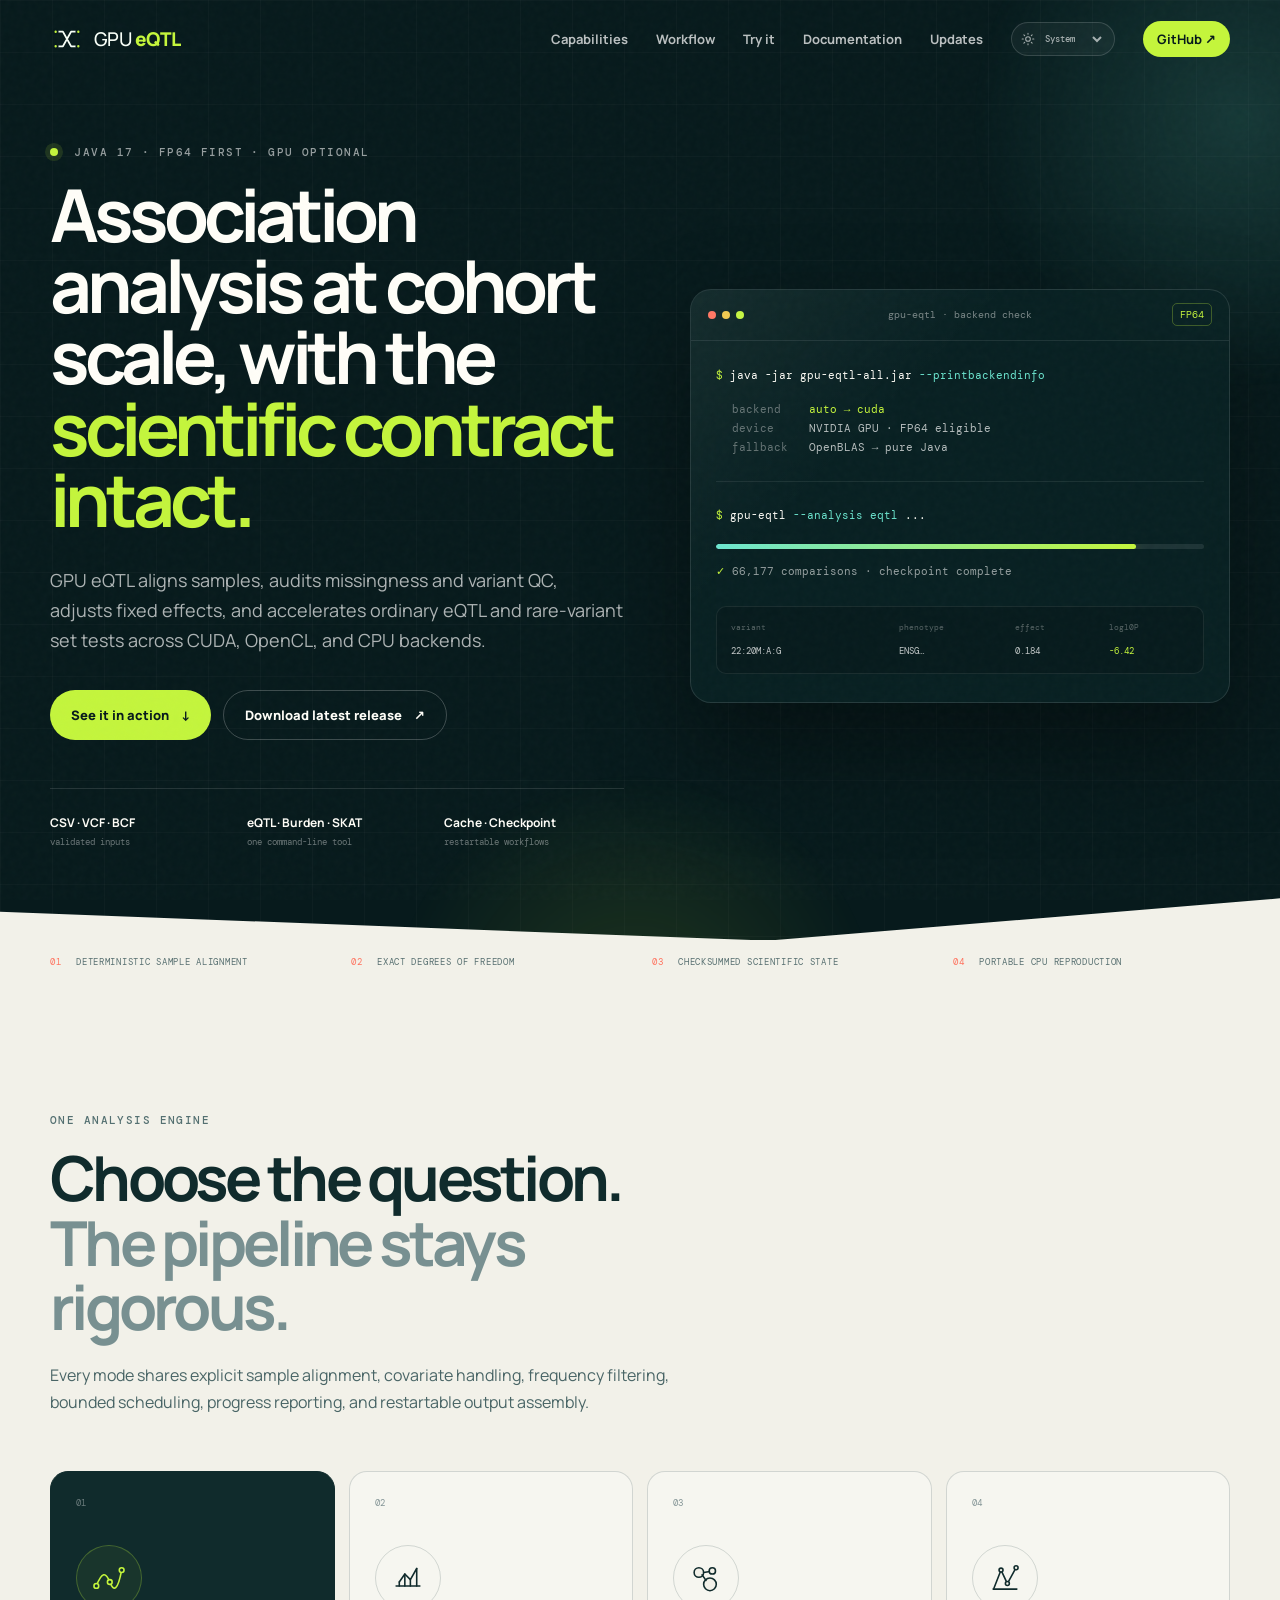
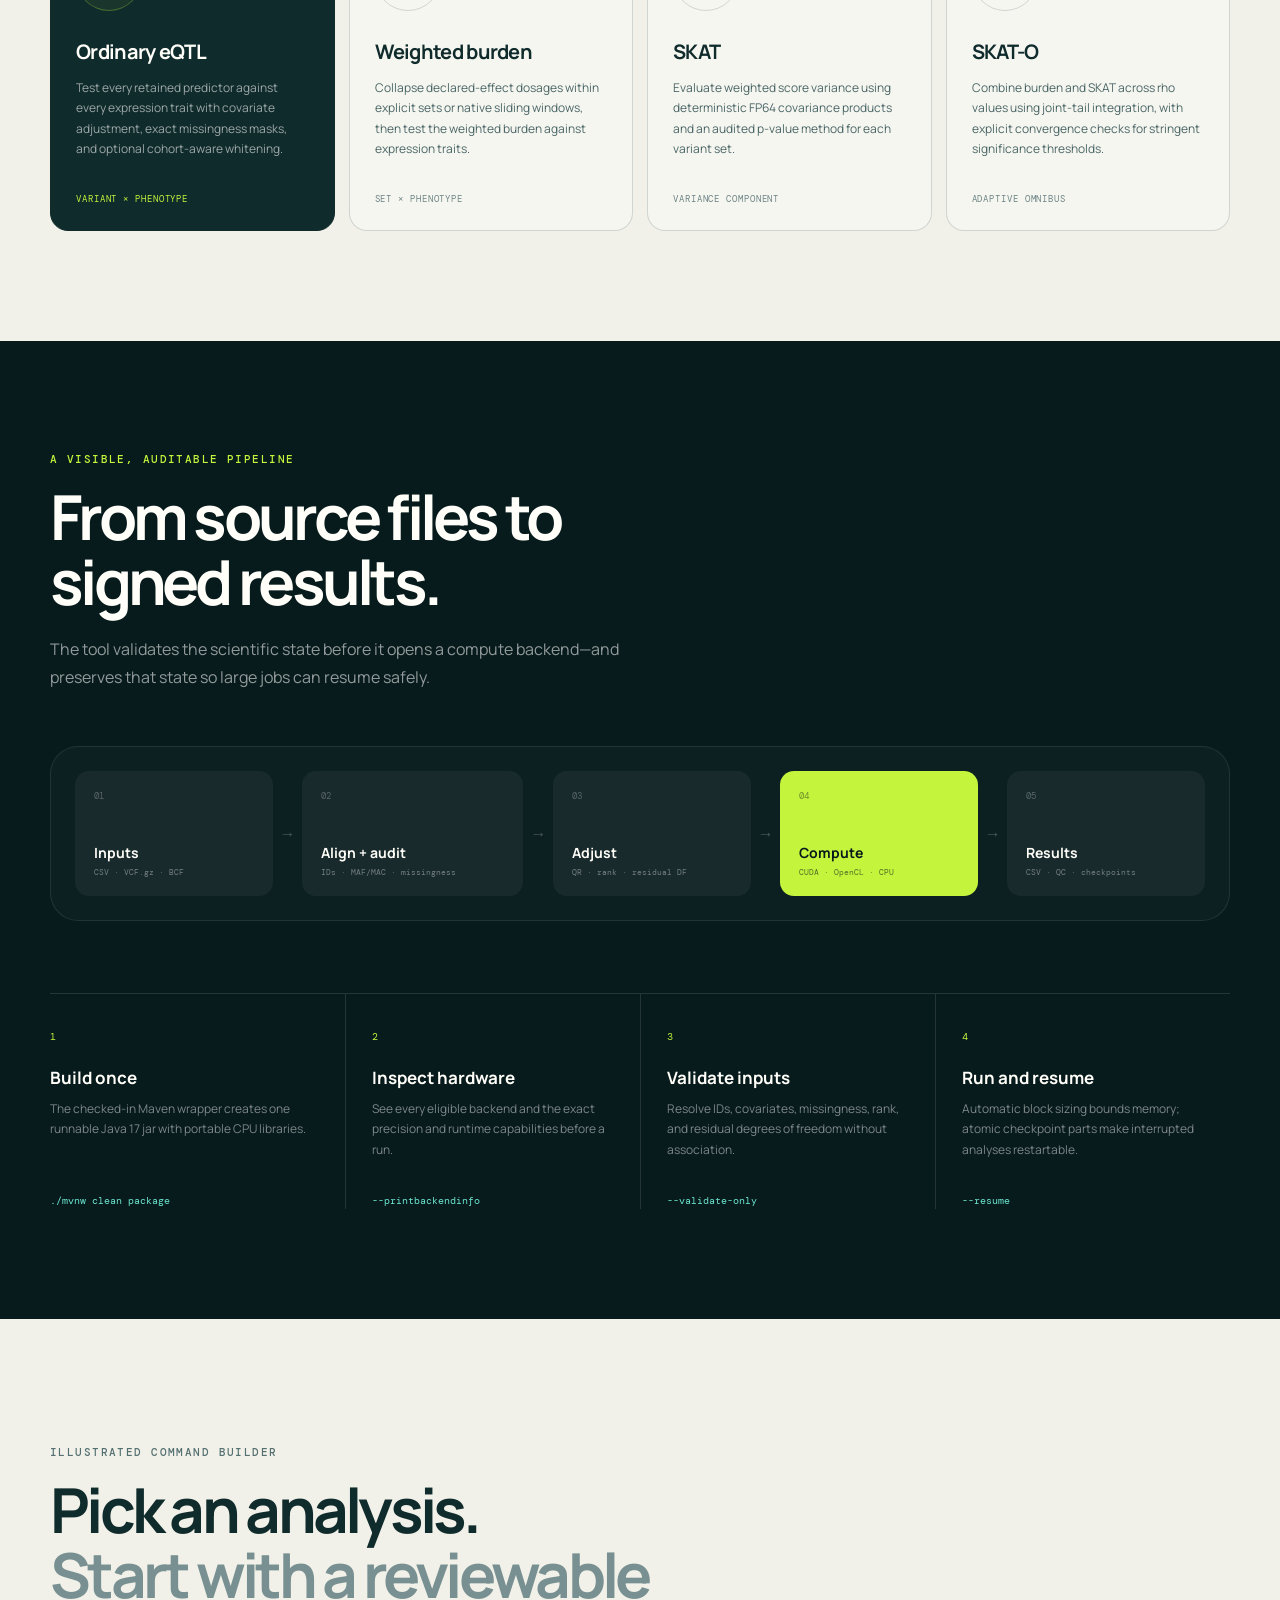
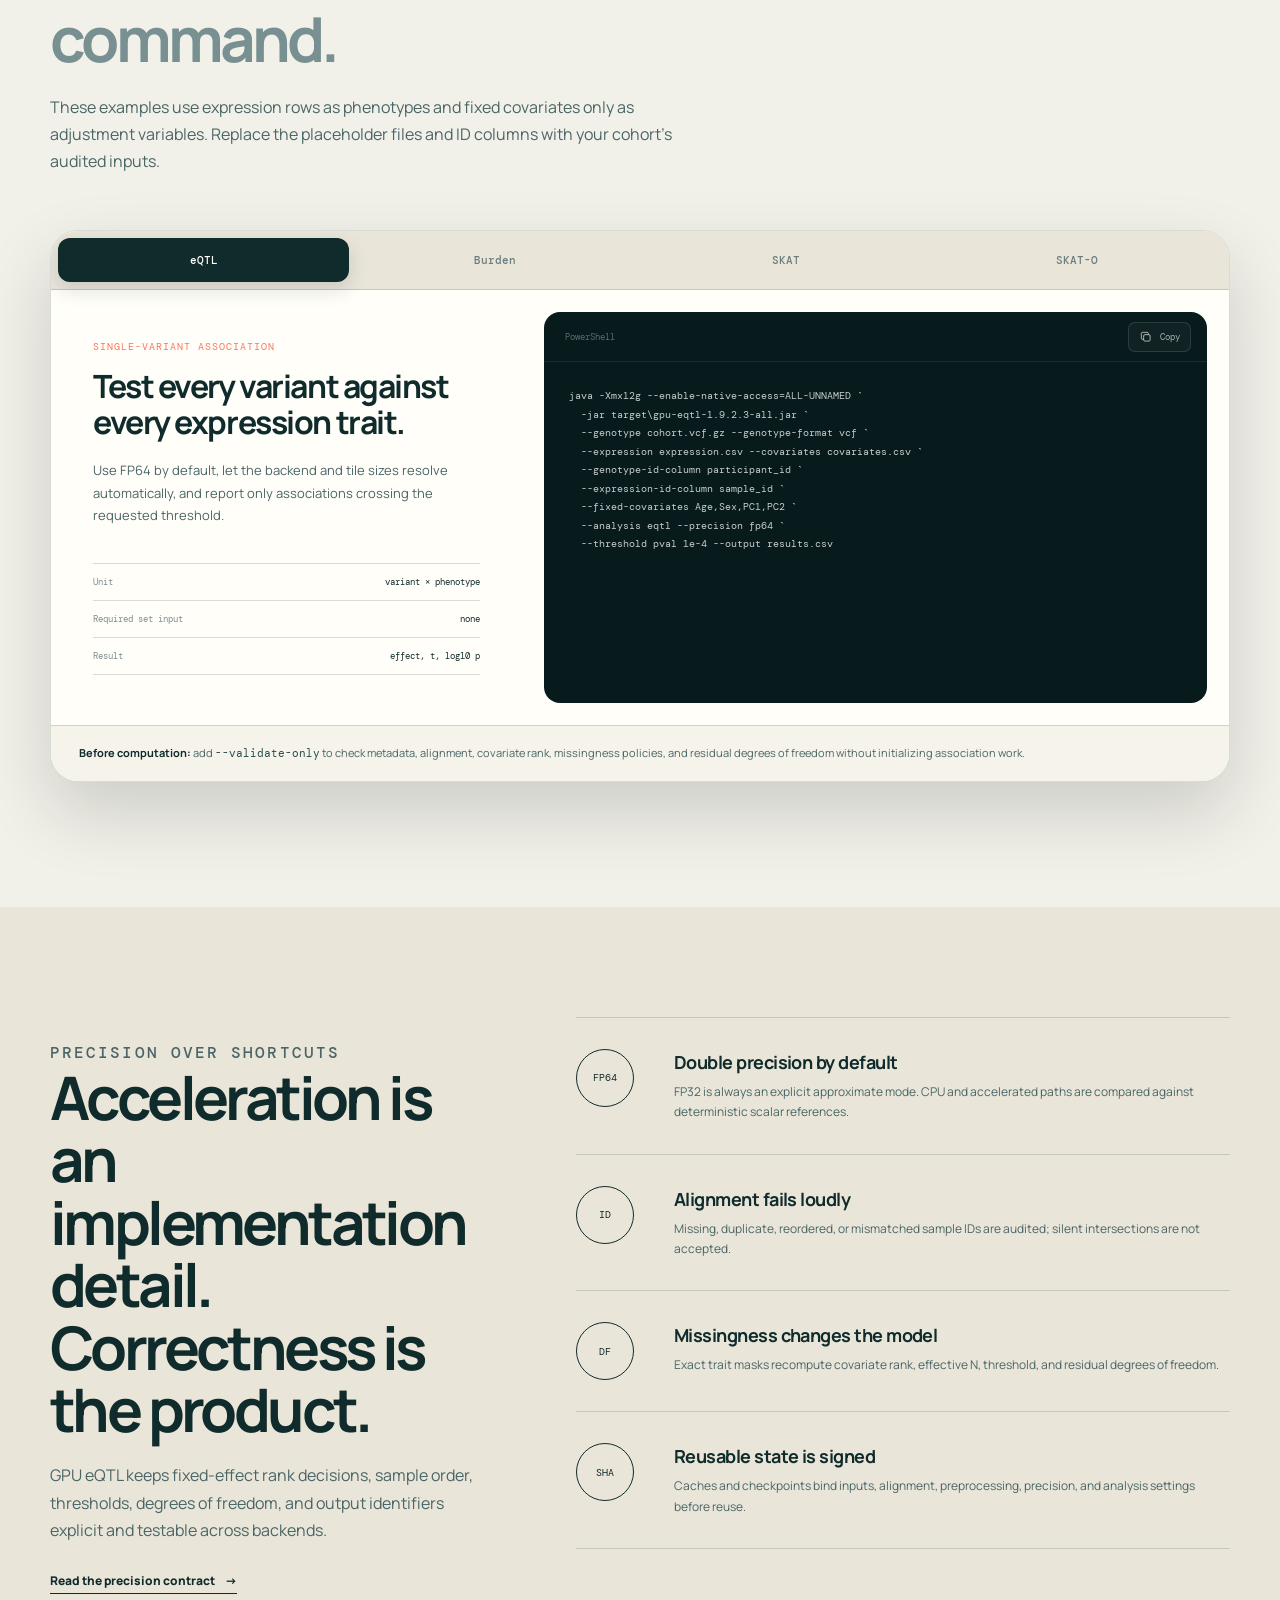
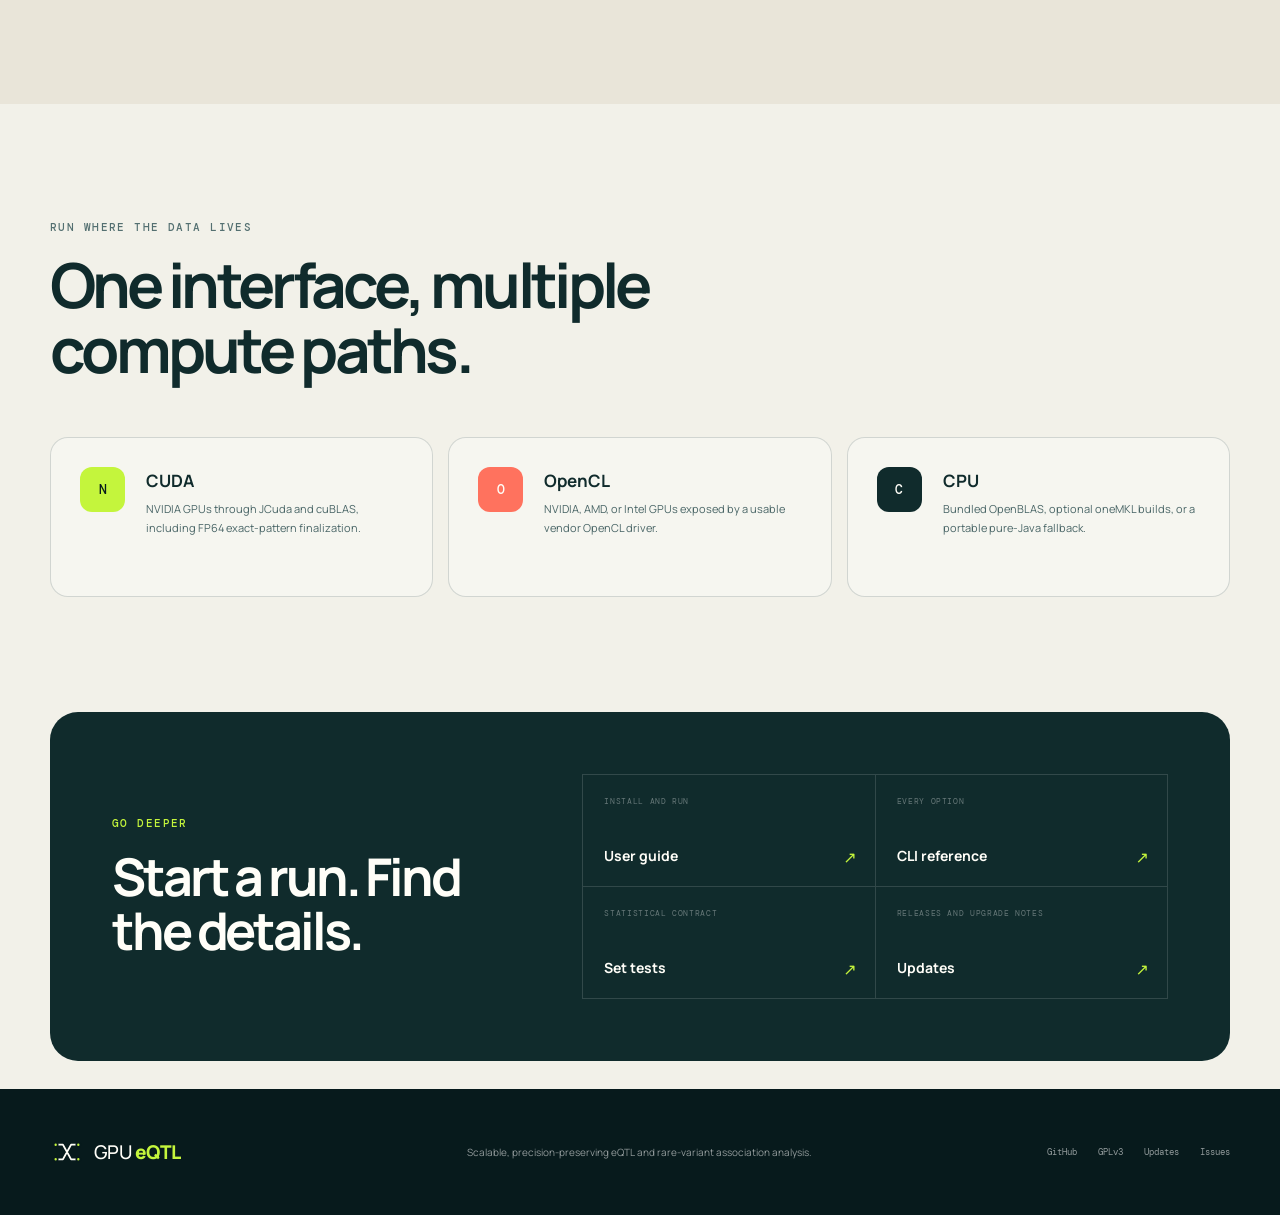
==== commit 4019c113: "Prepare v1.9.2.3 release and pooled convergence upgrade notes" ====
--- a/docs/index.html
+++ b/docs/index.html
@@ -266,7 +266,7 @@
               </button>
             </div>
             <pre><code data-command>java -Xmx12g --enable-native-access=ALL-UNNAMED `
-  -jar target\gpu-eqtl-1.9.2.2-all.jar `
+  -jar target\gpu-eqtl-1.9.2.3-all.jar `
   --genotype cohort.vcf.gz --genotype-format vcf `
   --expression expression.csv --covariates covariates.csv `
   --genotype-id-column participant_id `
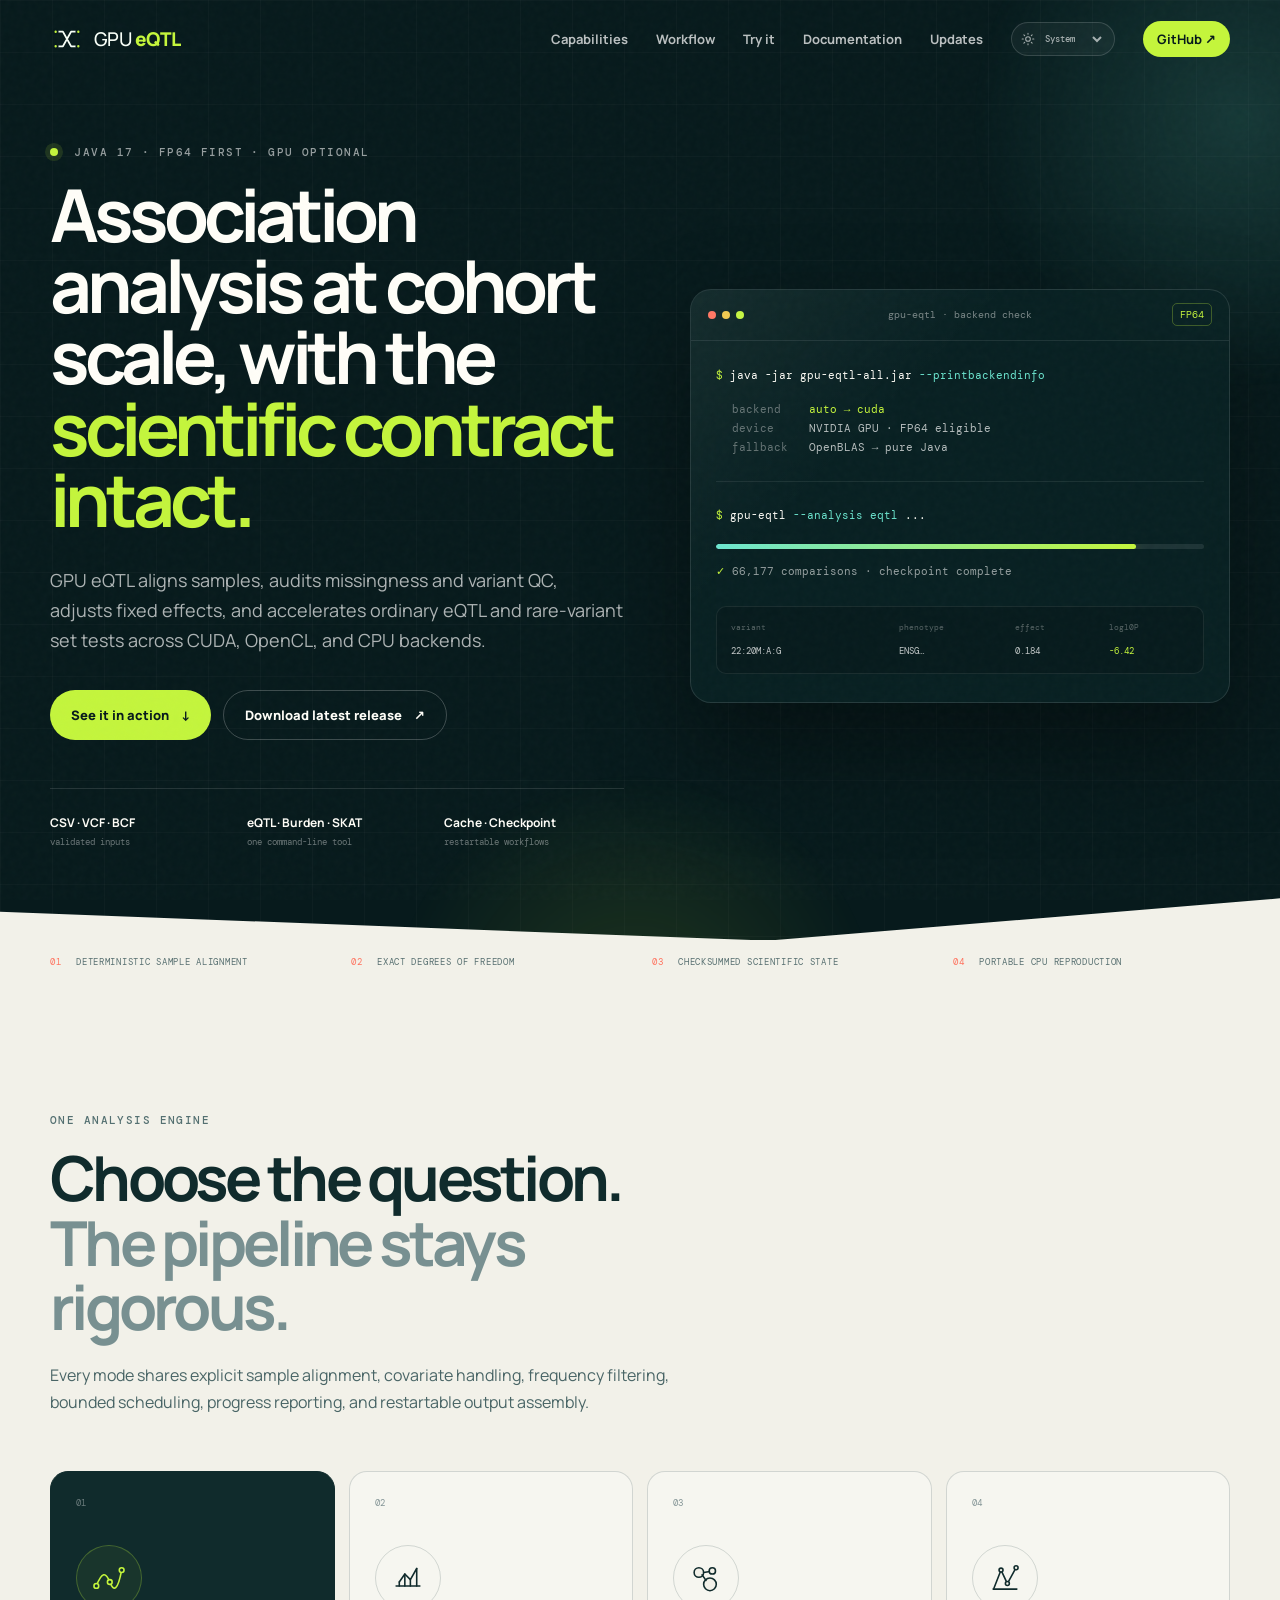
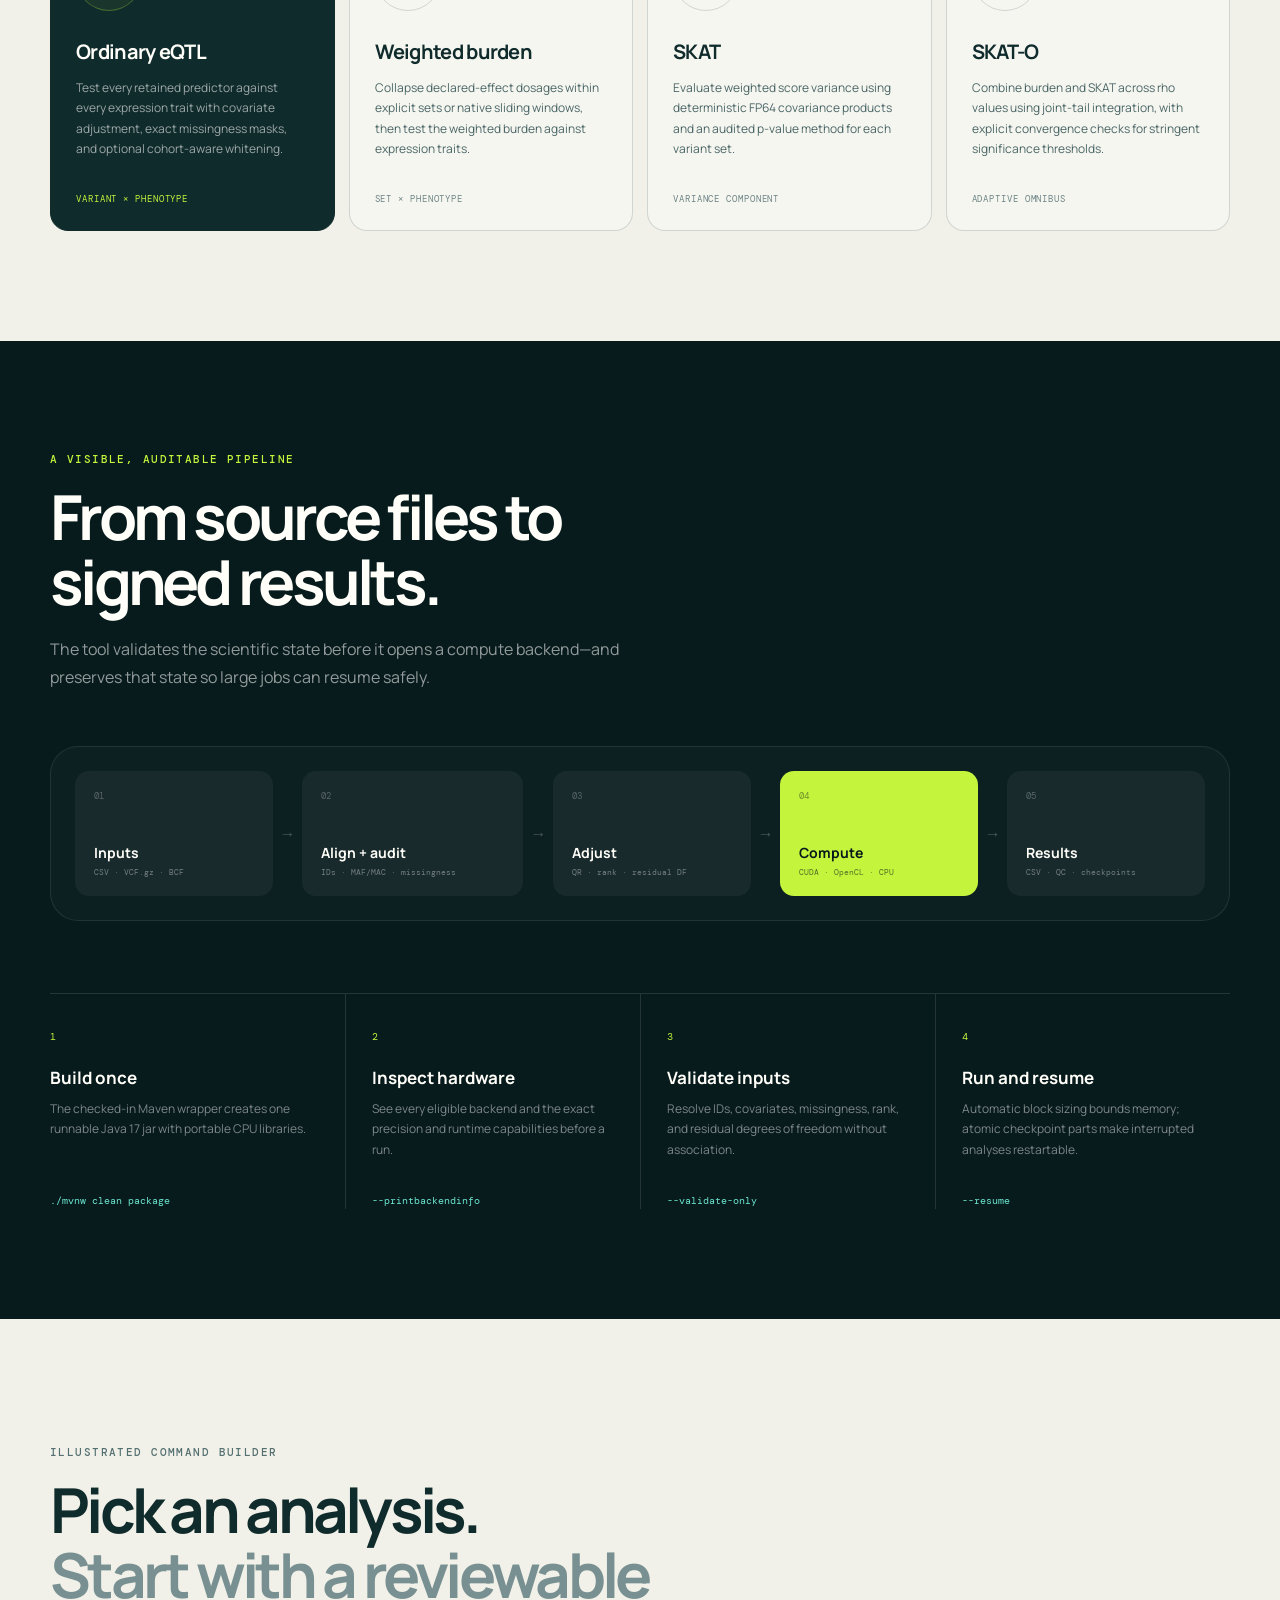
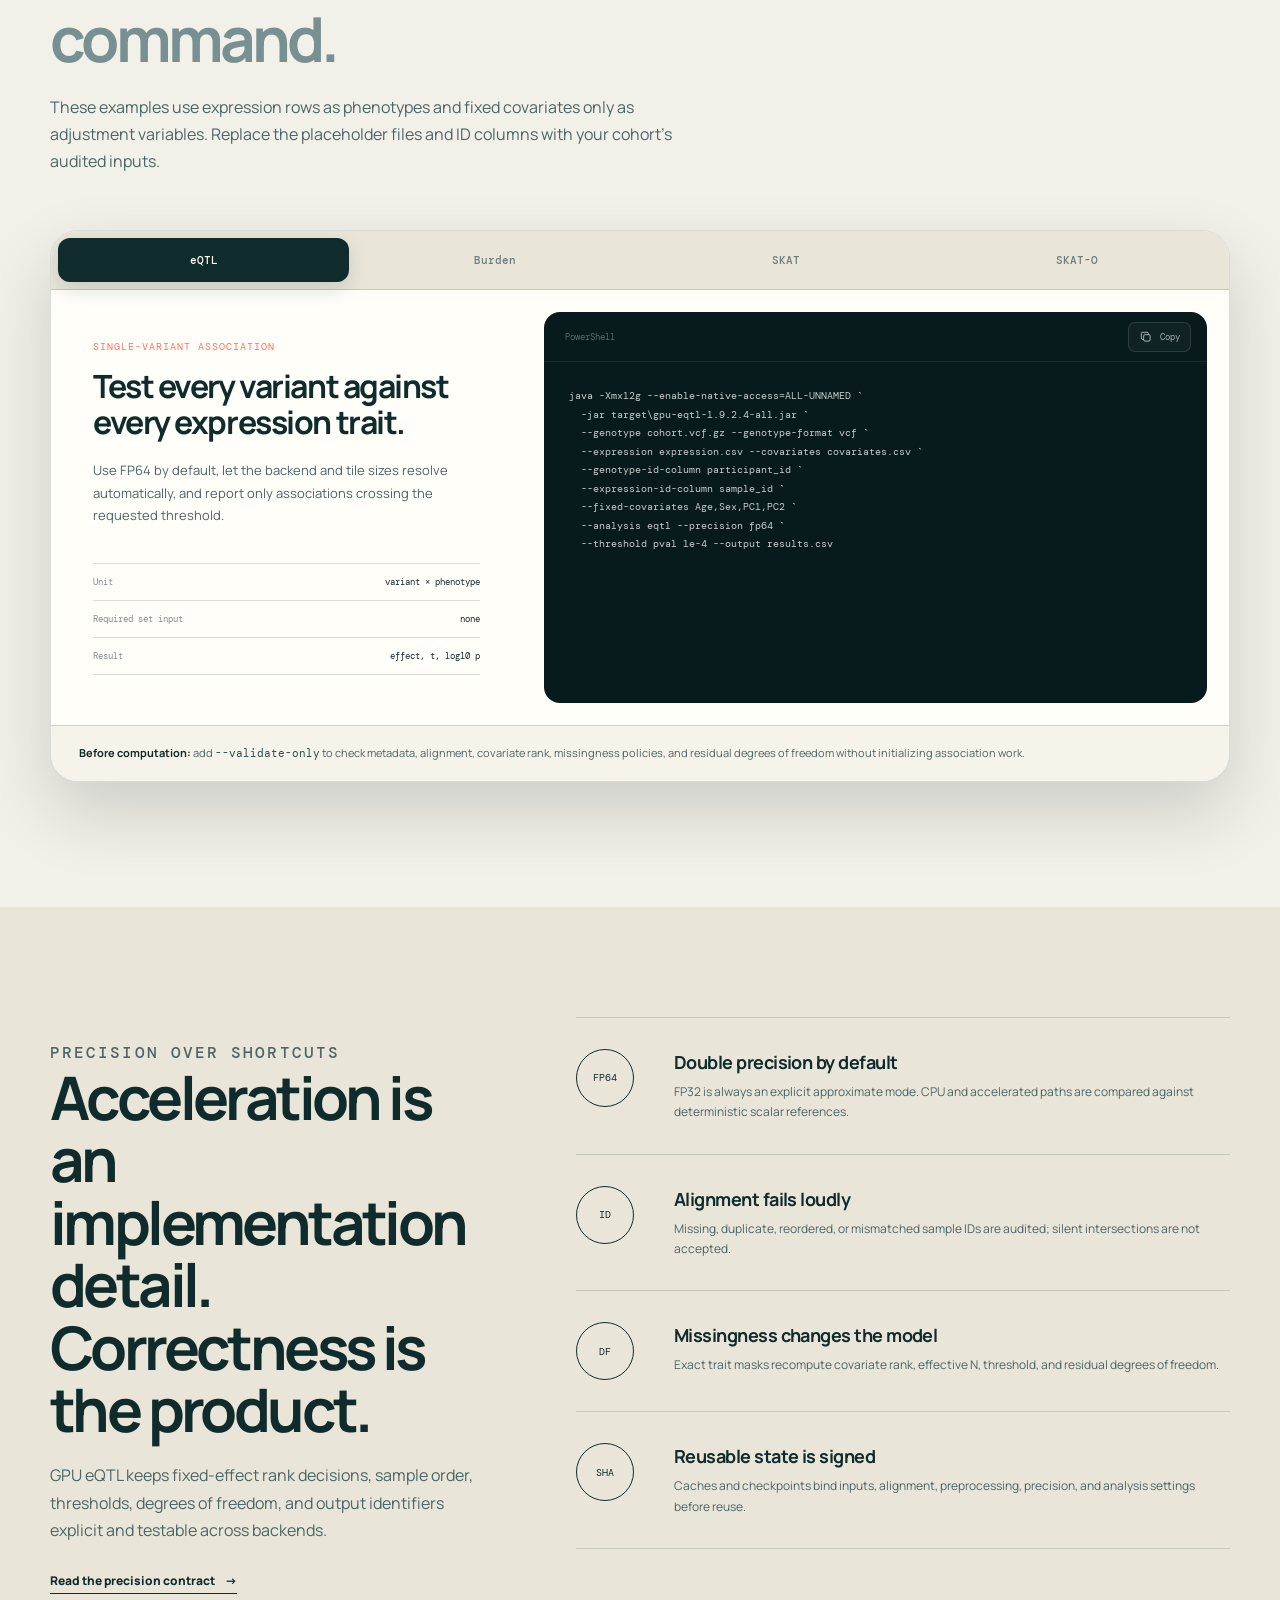
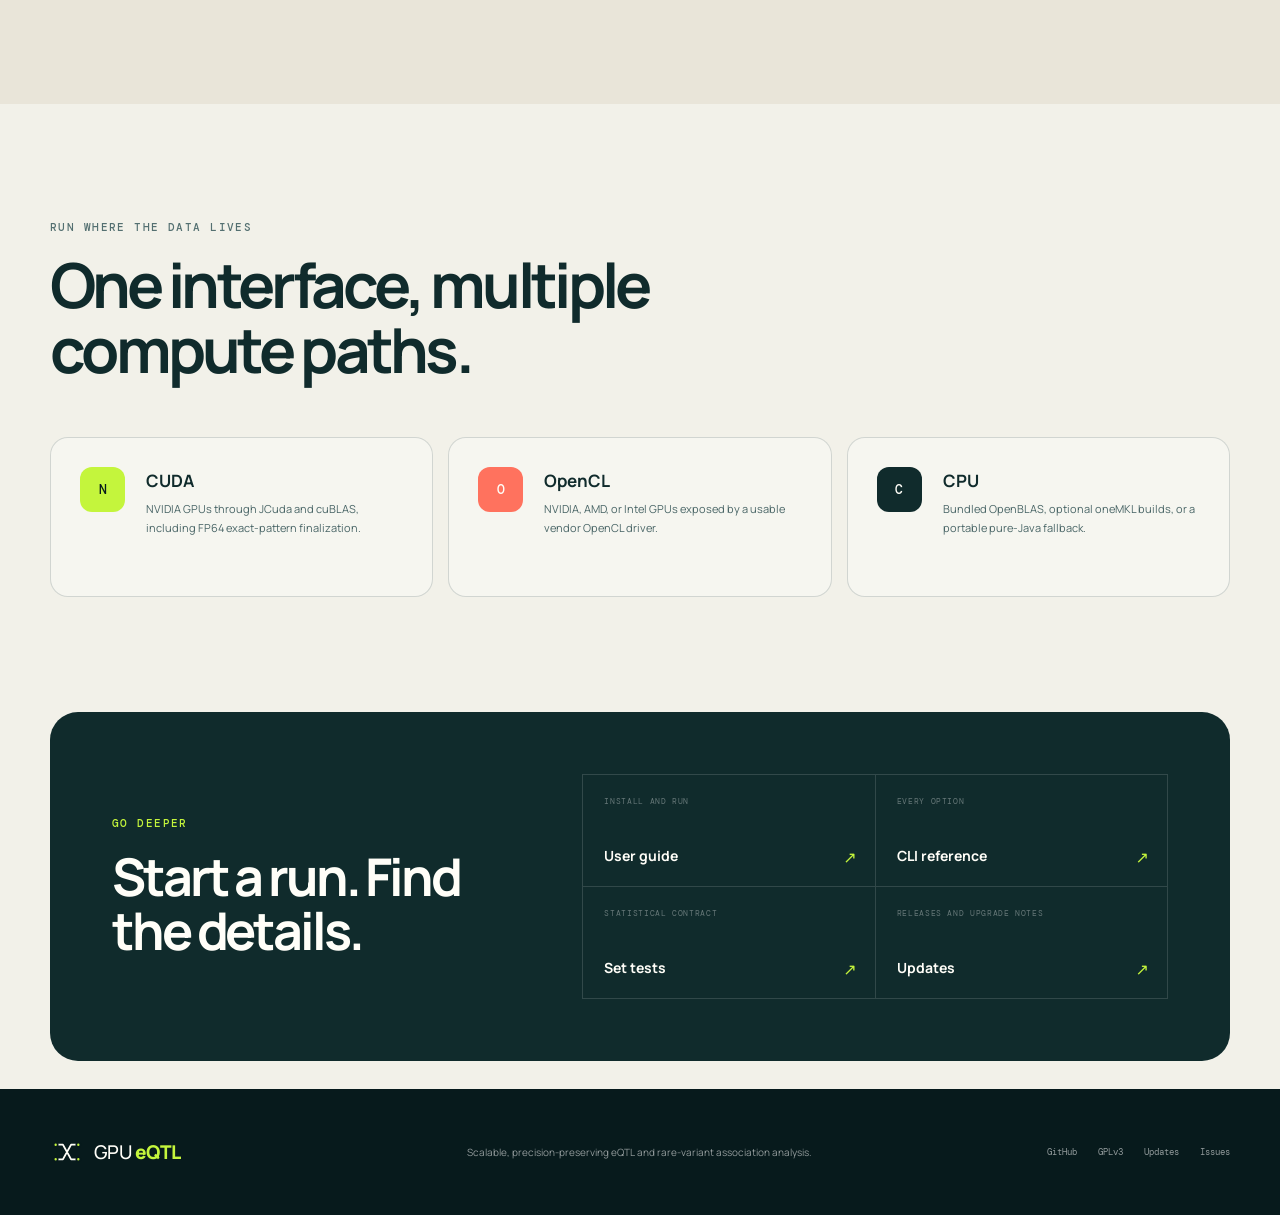
==== commit 870f1412: "Prepare v1.9.2.4 release and orthogonal score upgrade notes" ====
--- a/docs/index.html
+++ b/docs/index.html
@@ -266,7 +266,7 @@
               </button>
             </div>
             <pre><code data-command>java -Xmx12g --enable-native-access=ALL-UNNAMED `
-  -jar target\gpu-eqtl-1.9.2.3-all.jar `
+  -jar target\gpu-eqtl-1.9.2.4-all.jar `
   --genotype cohort.vcf.gz --genotype-format vcf `
   --expression expression.csv --covariates covariates.csv `
   --genotype-id-column participant_id `
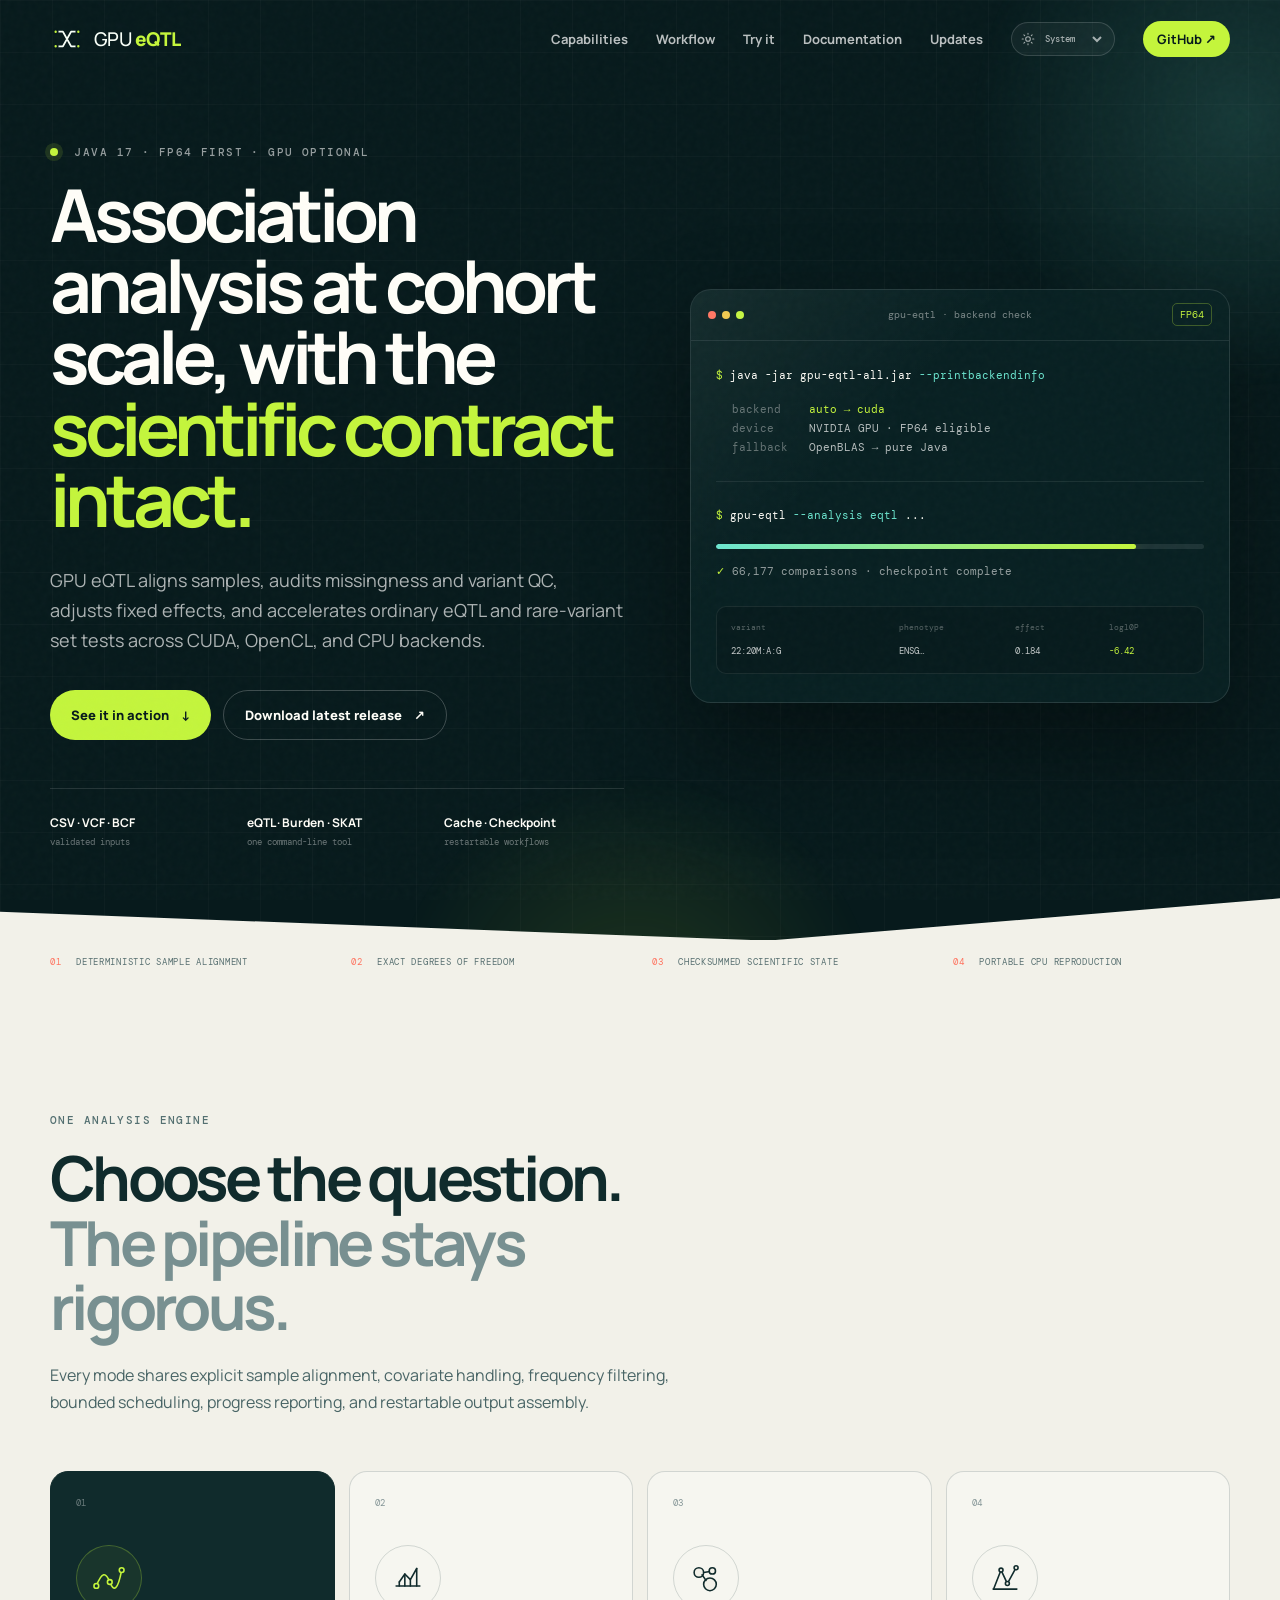
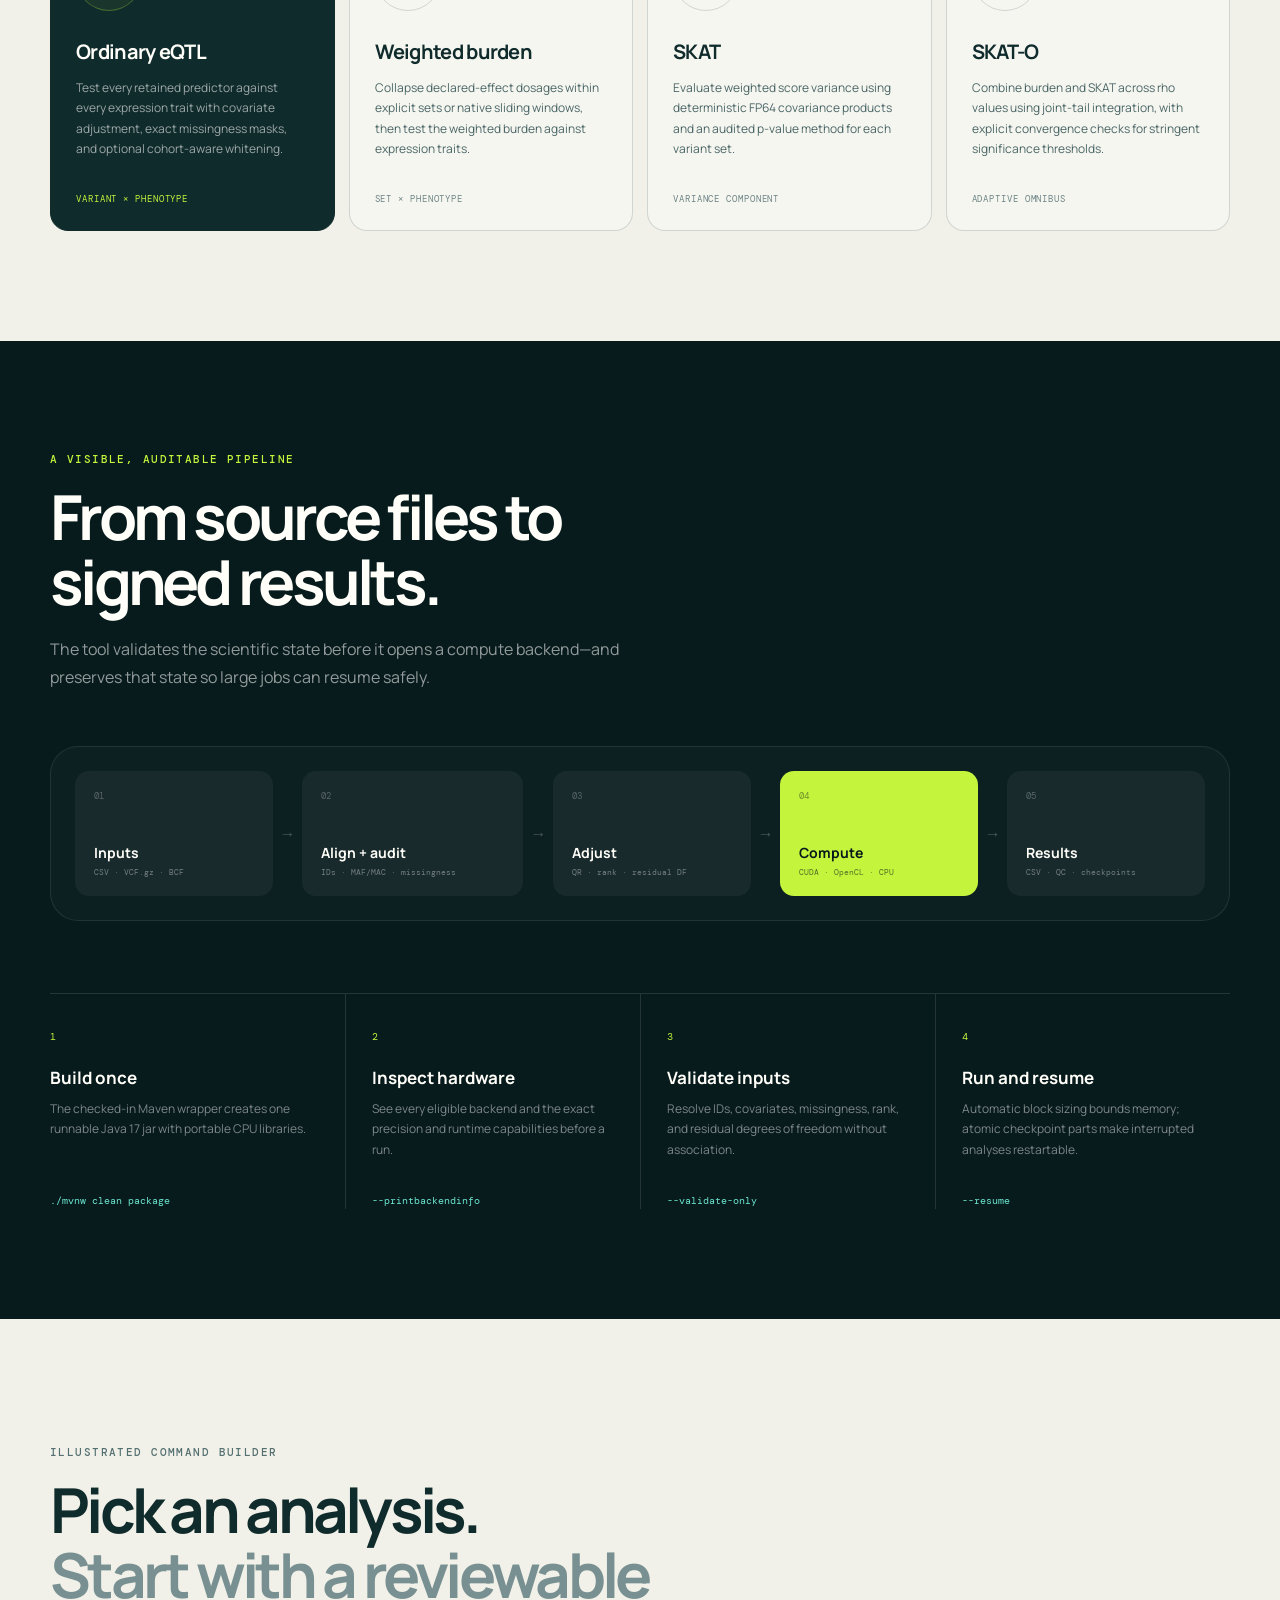
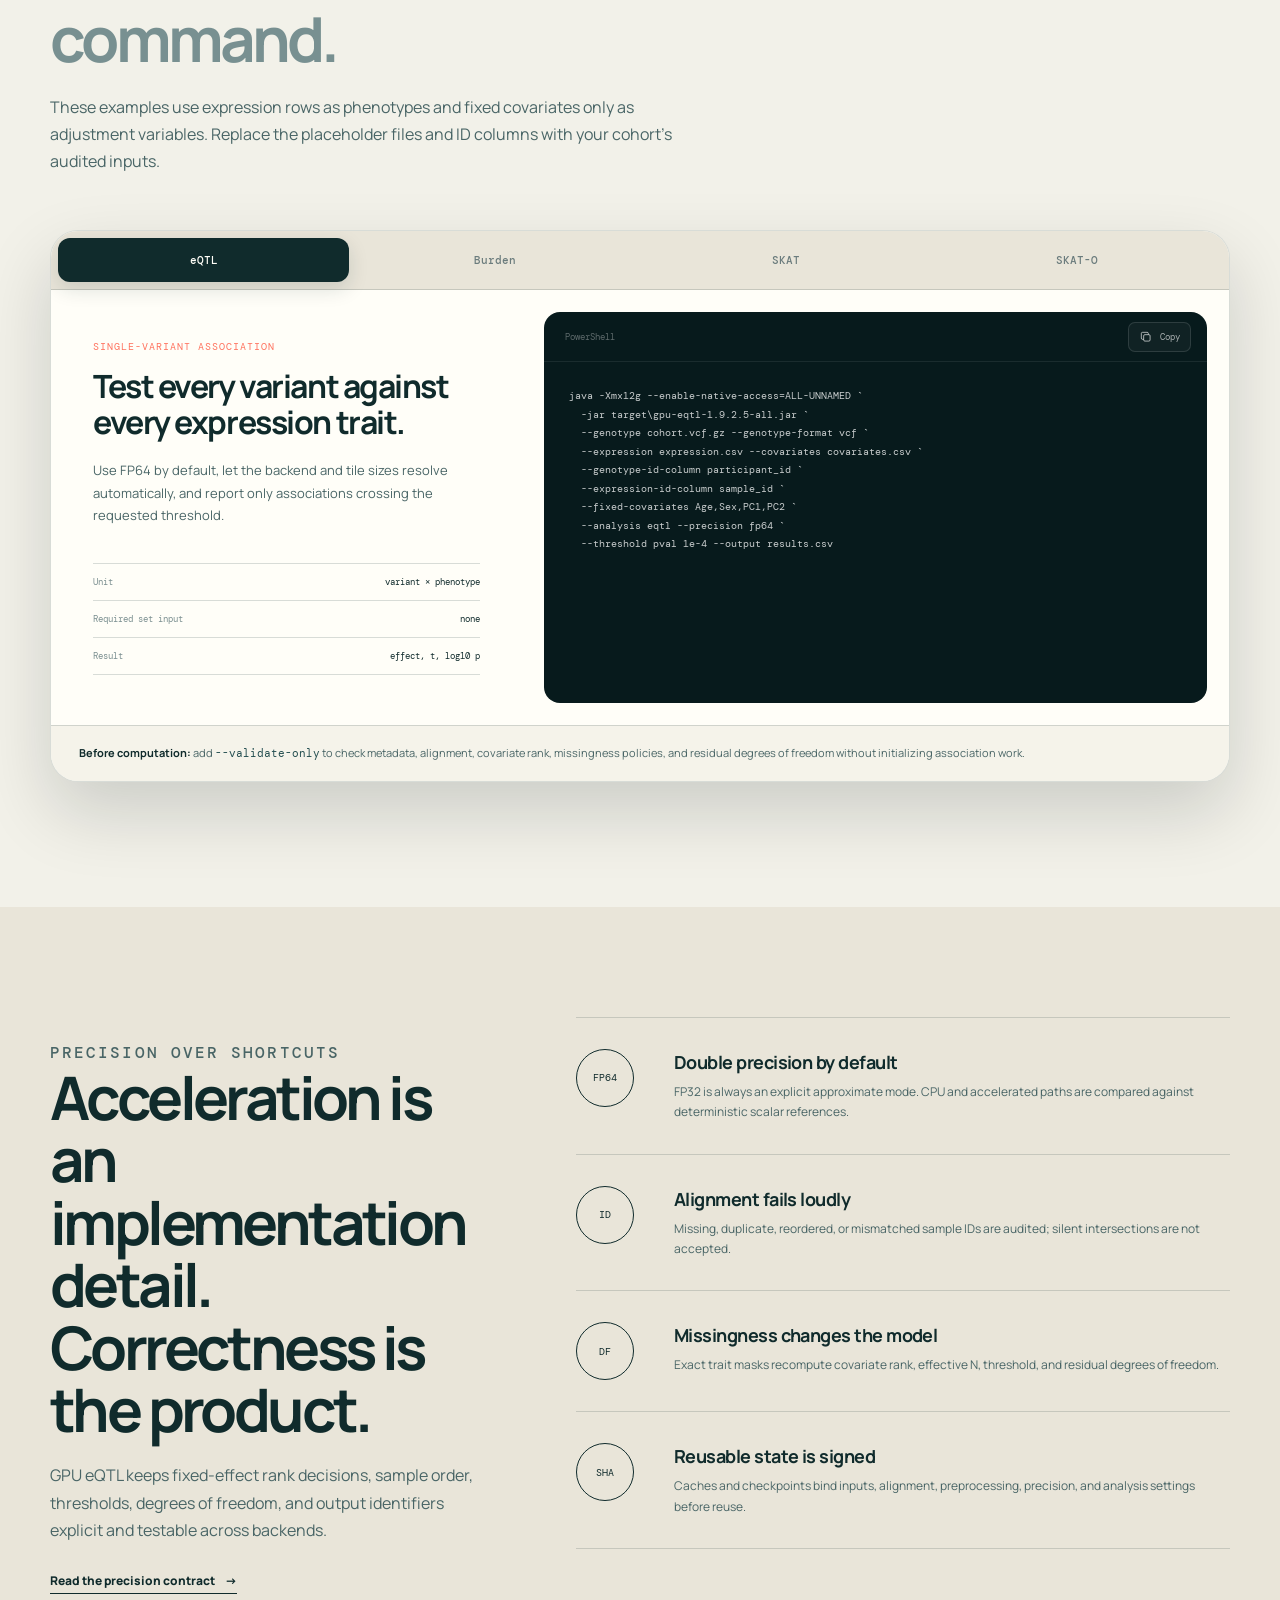
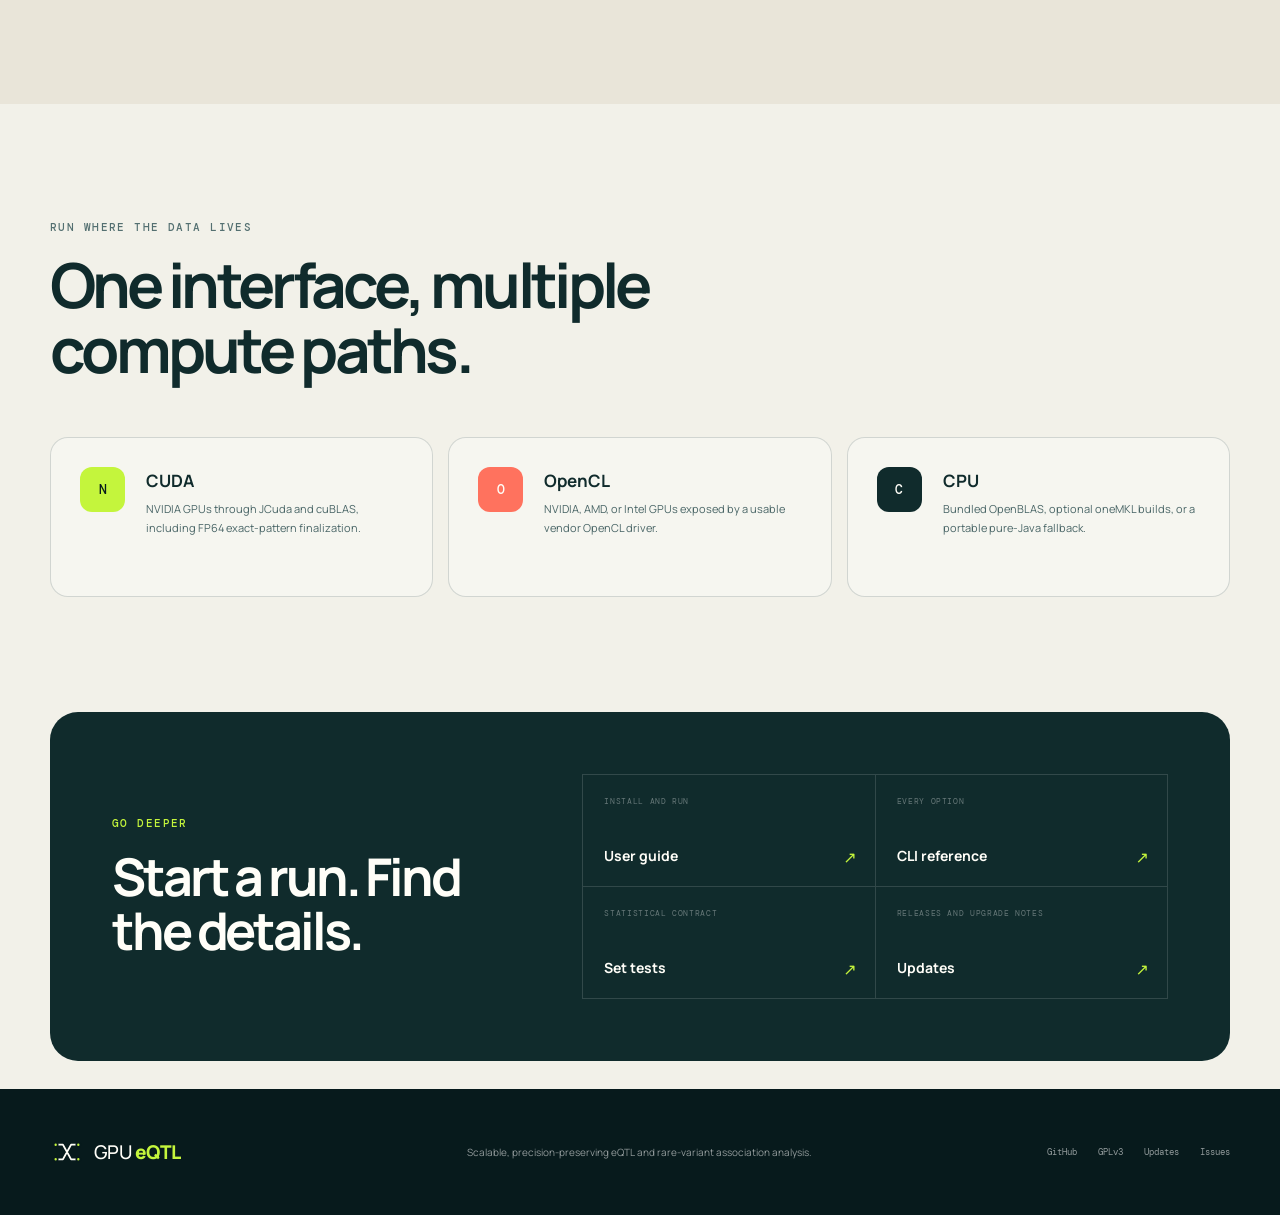
==== commit 6ca3174c: "Prepare v1.9.2.5 release and relative REML migration notes" ====
--- a/docs/index.html
+++ b/docs/index.html
@@ -266,7 +266,7 @@
               </button>
             </div>
             <pre><code data-command>java -Xmx12g --enable-native-access=ALL-UNNAMED `
-  -jar target\gpu-eqtl-1.9.2.4-all.jar `
+  -jar target\gpu-eqtl-1.9.2.5-all.jar `
   --genotype cohort.vcf.gz --genotype-format vcf `
   --expression expression.csv --covariates covariates.csv `
   --genotype-id-column participant_id `
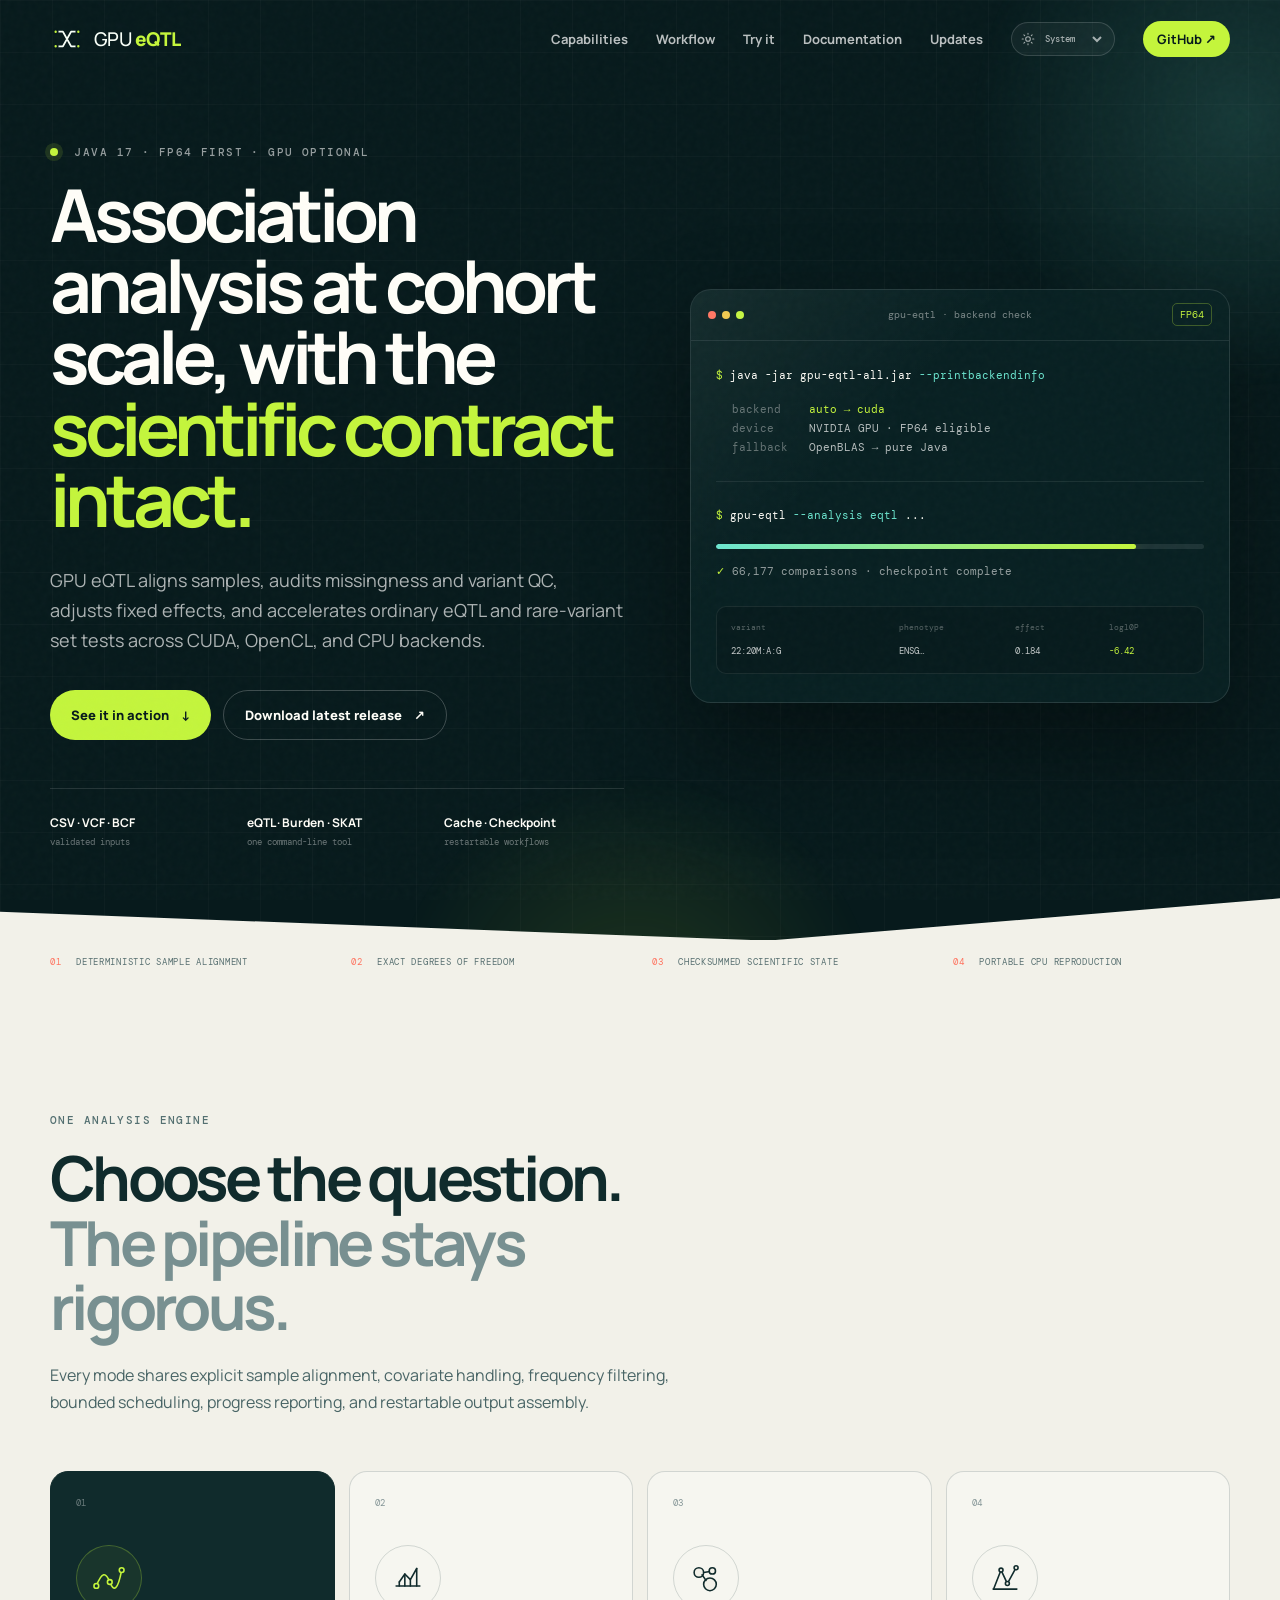
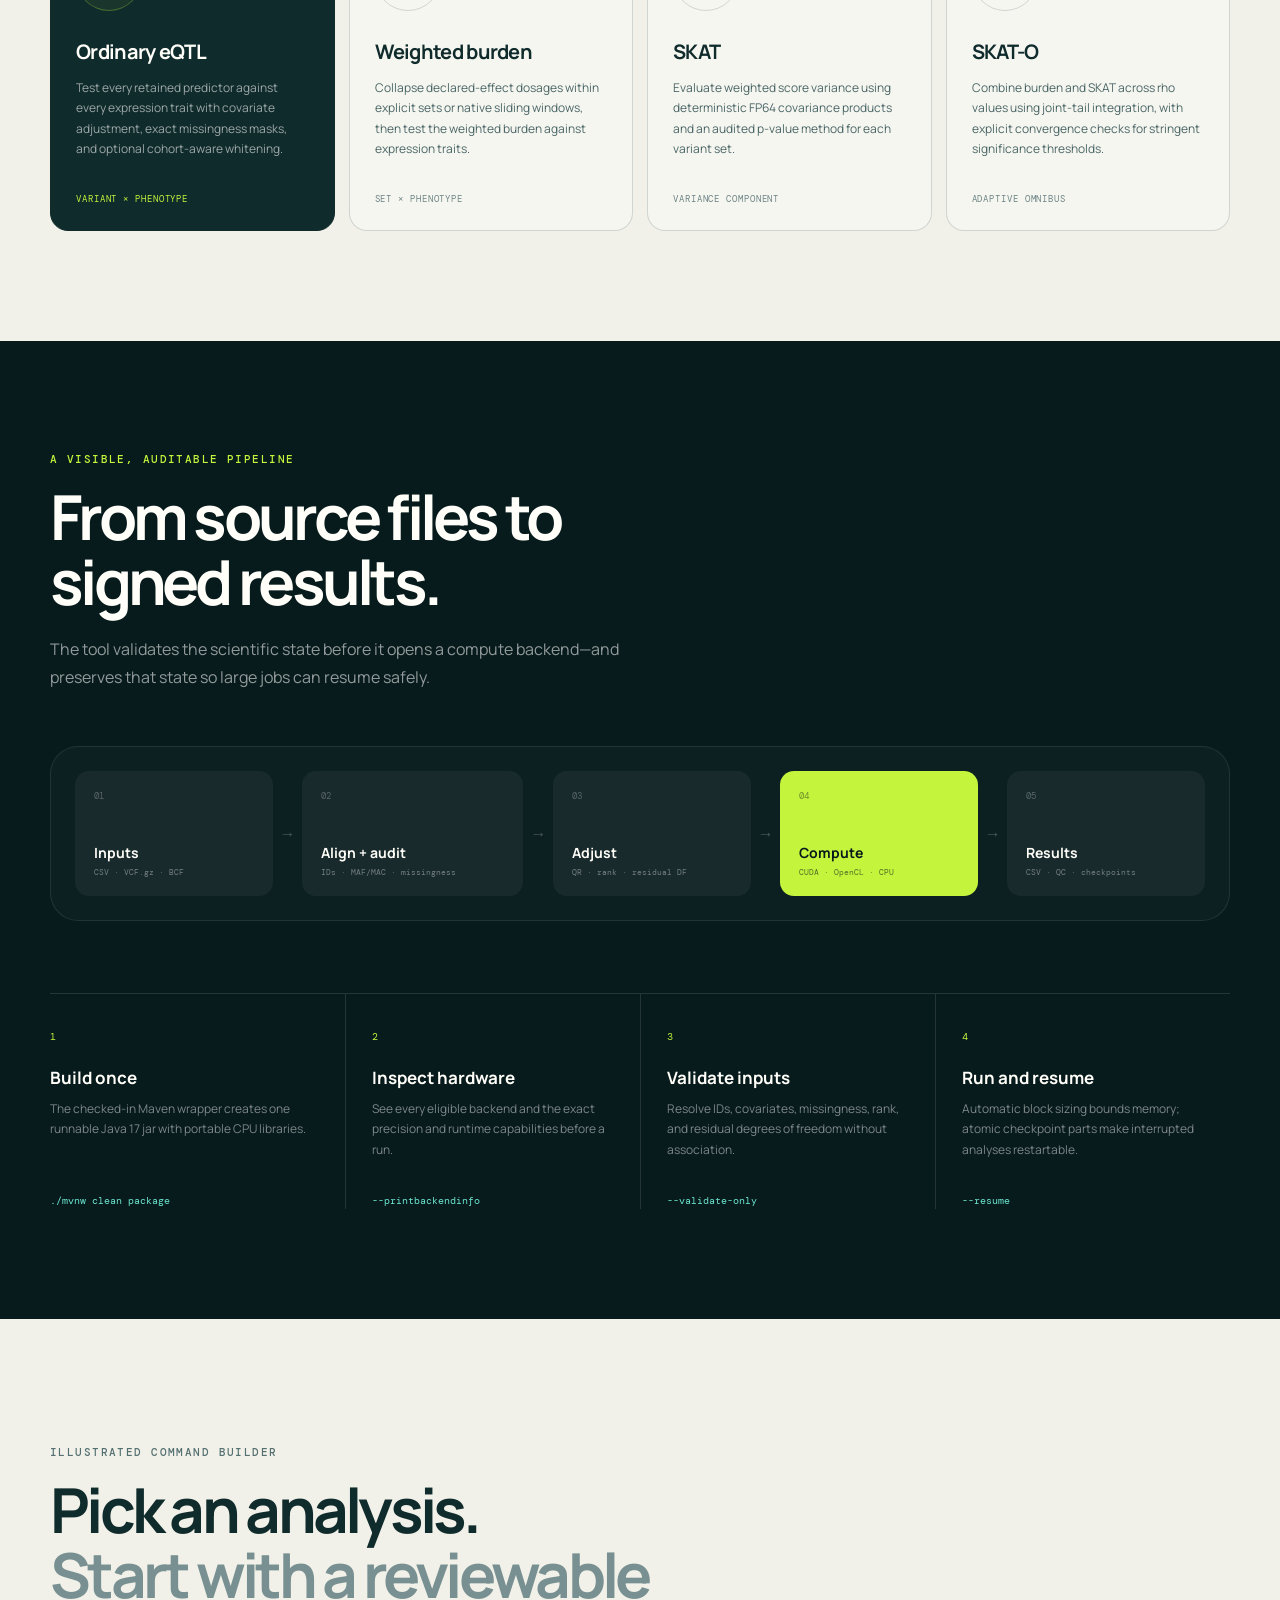
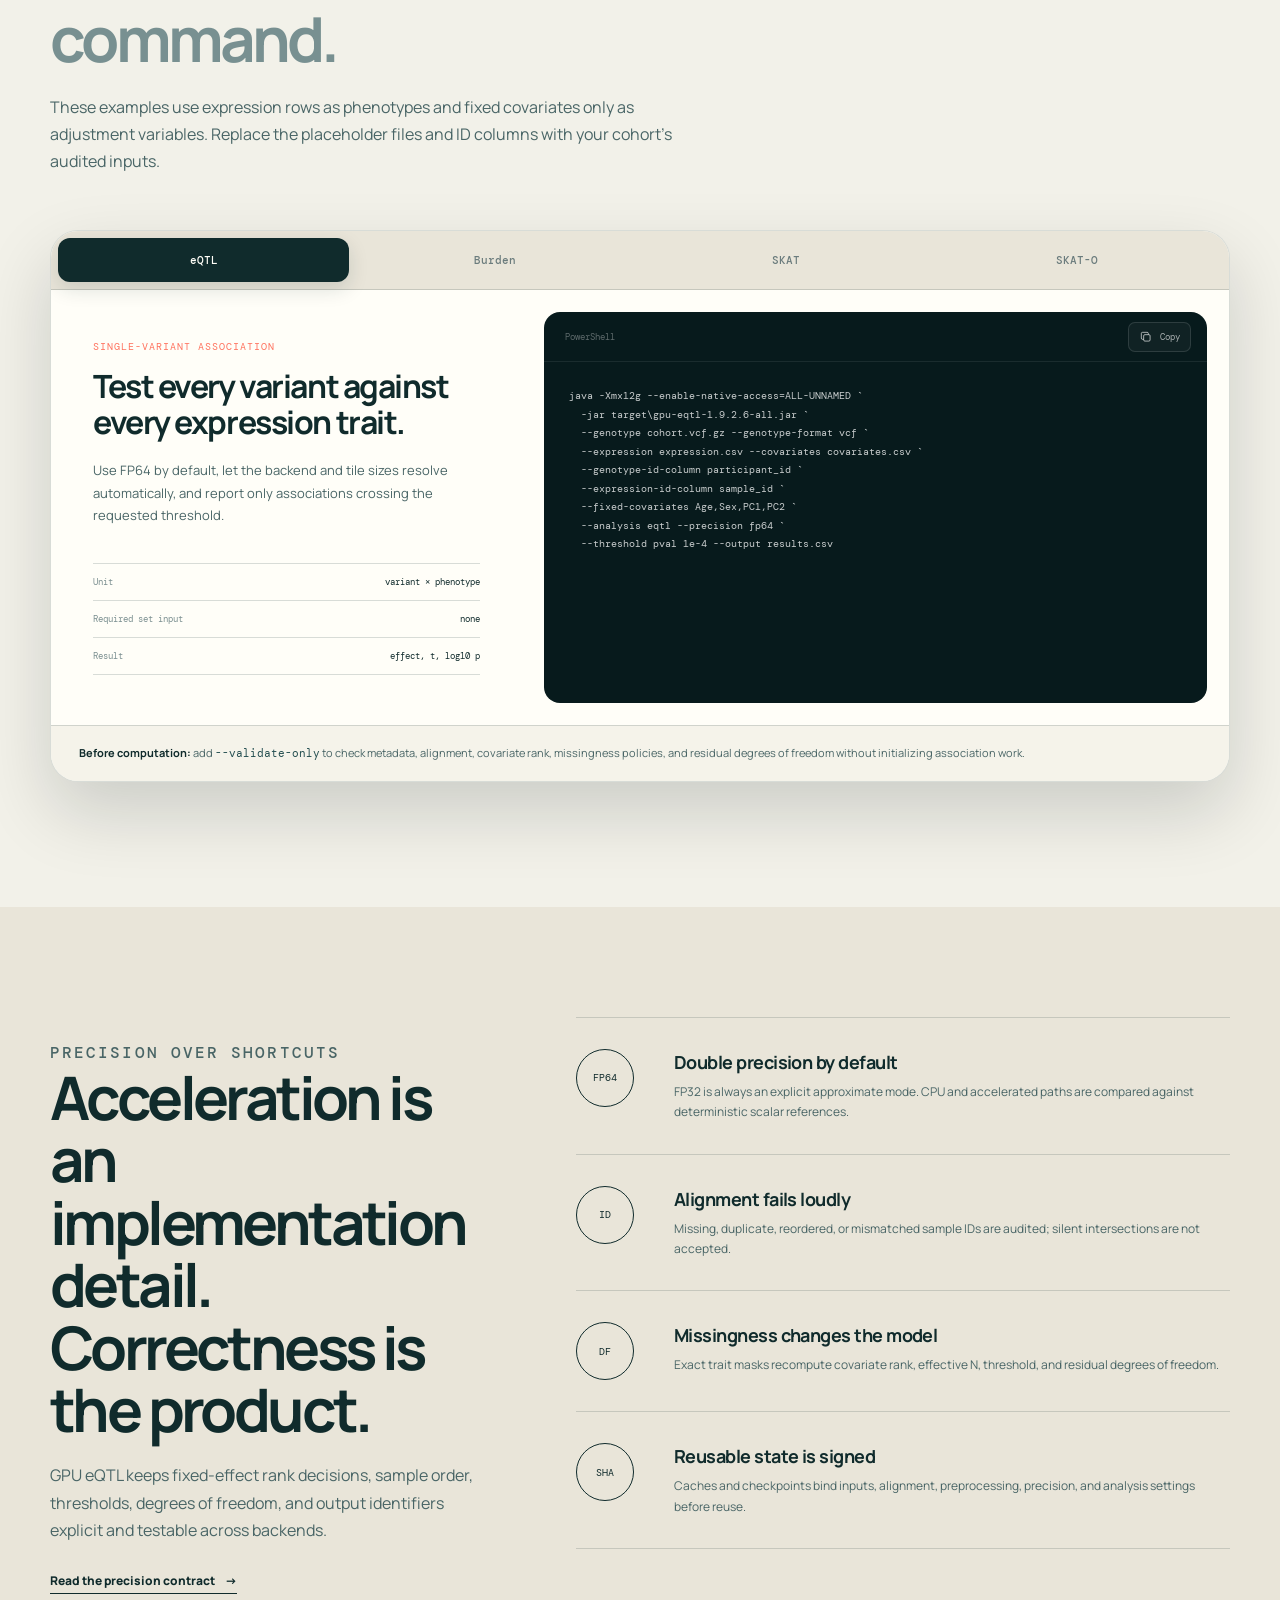
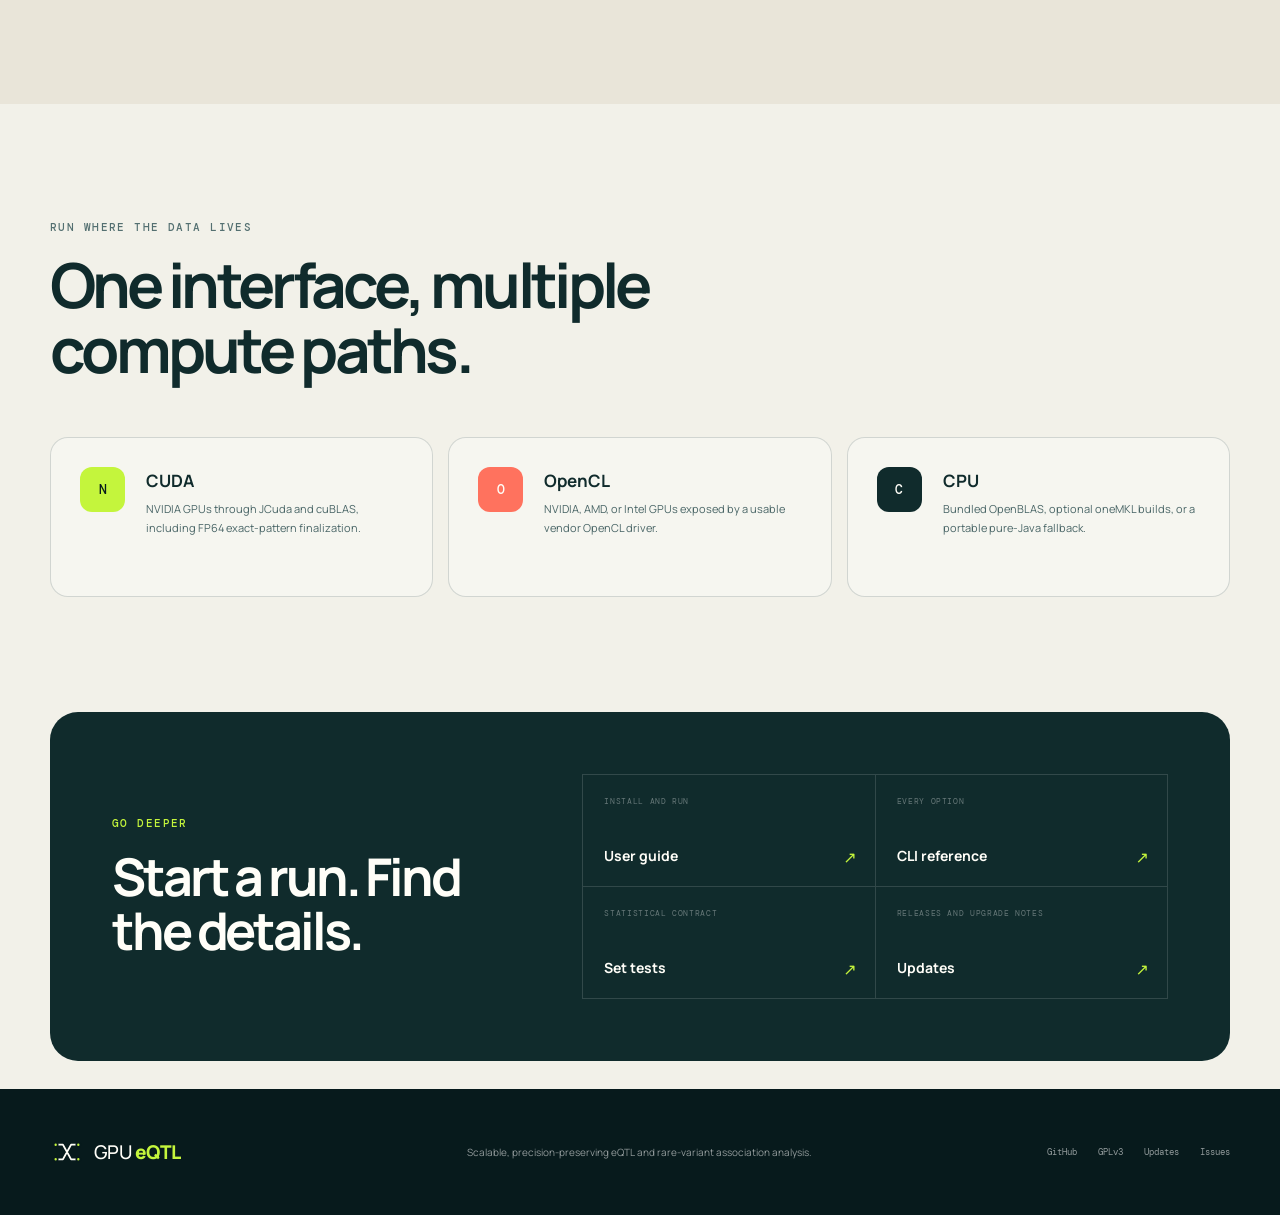
==== commit 0f2b75c2: "Prepare GPU eQTL v1.9.2.6 release" ====
--- a/docs/index.html
+++ b/docs/index.html
@@ -266,7 +266,7 @@
               </button>
             </div>
             <pre><code data-command>java -Xmx12g --enable-native-access=ALL-UNNAMED `
-  -jar target\gpu-eqtl-1.9.2.5-all.jar `
+  -jar target\gpu-eqtl-1.9.2.6-all.jar `
   --genotype cohort.vcf.gz --genotype-format vcf `
   --expression expression.csv --covariates covariates.csv `
   --genotype-id-column participant_id `
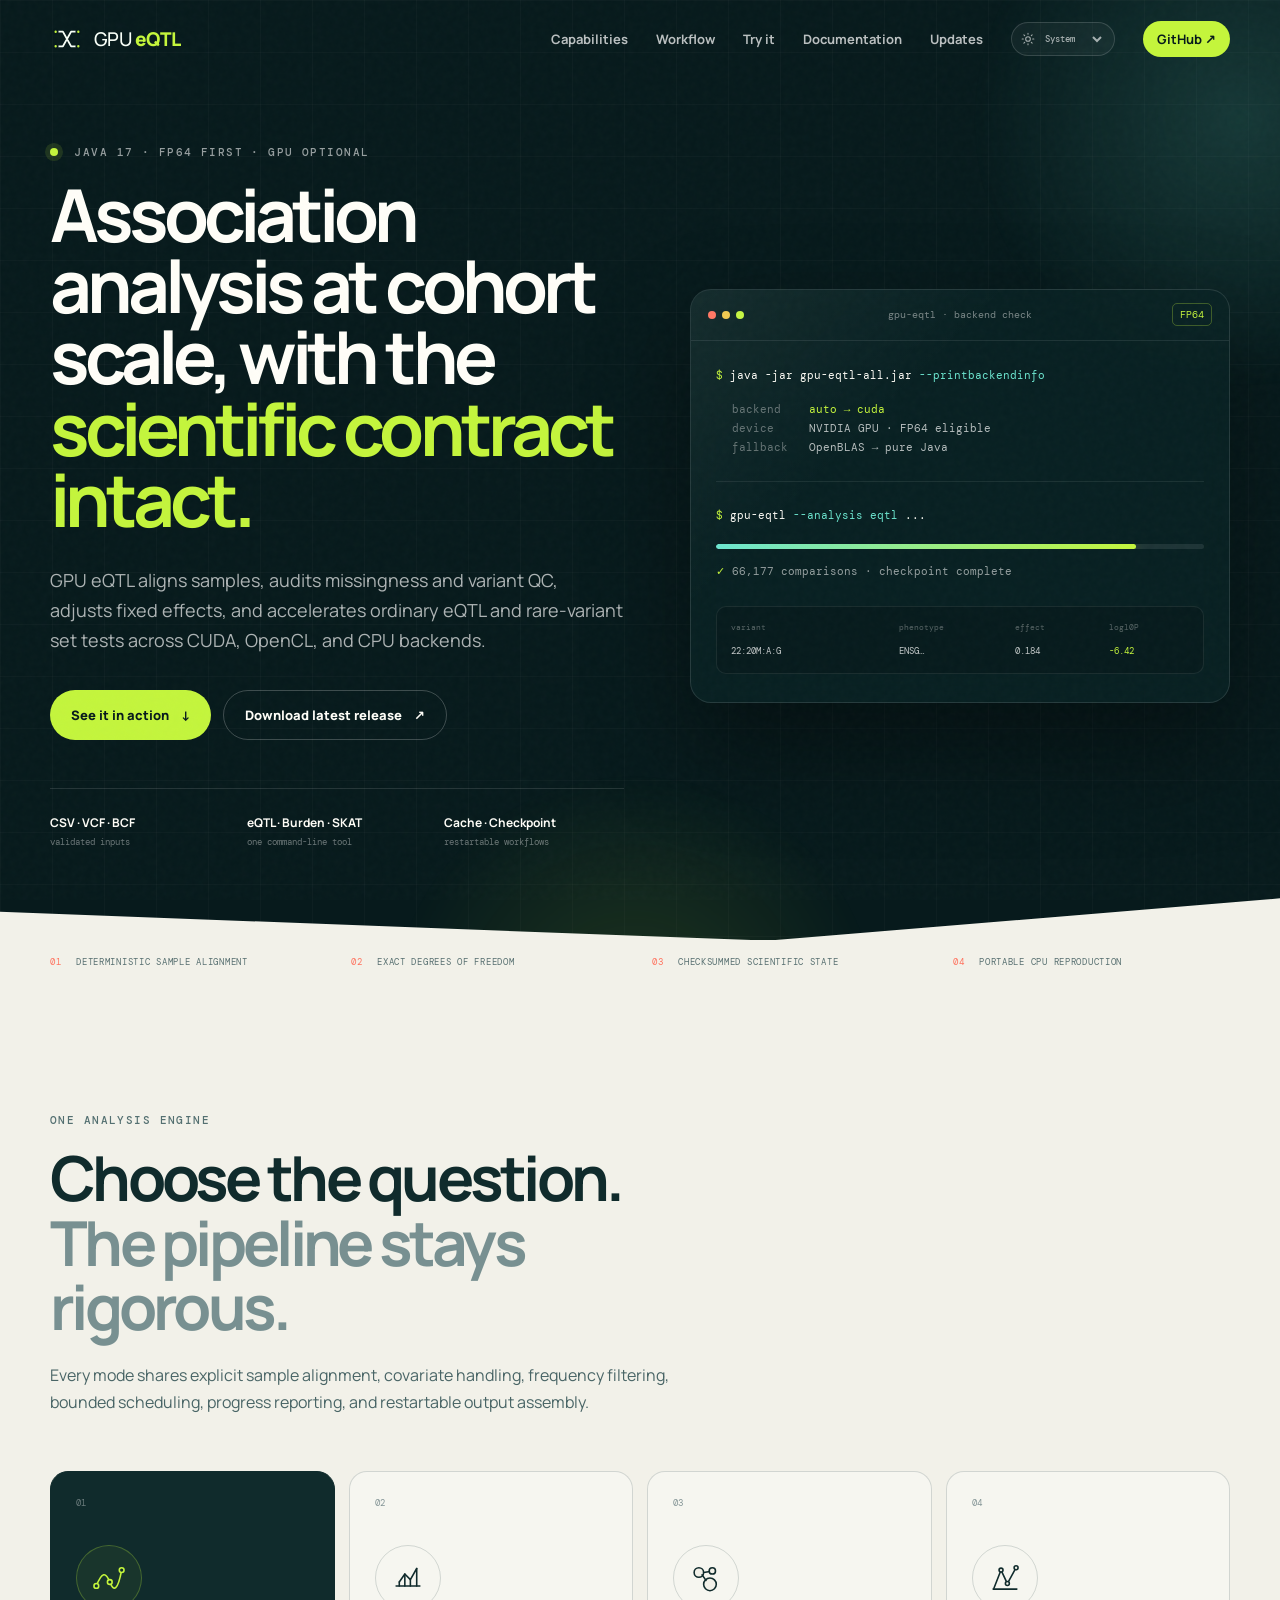
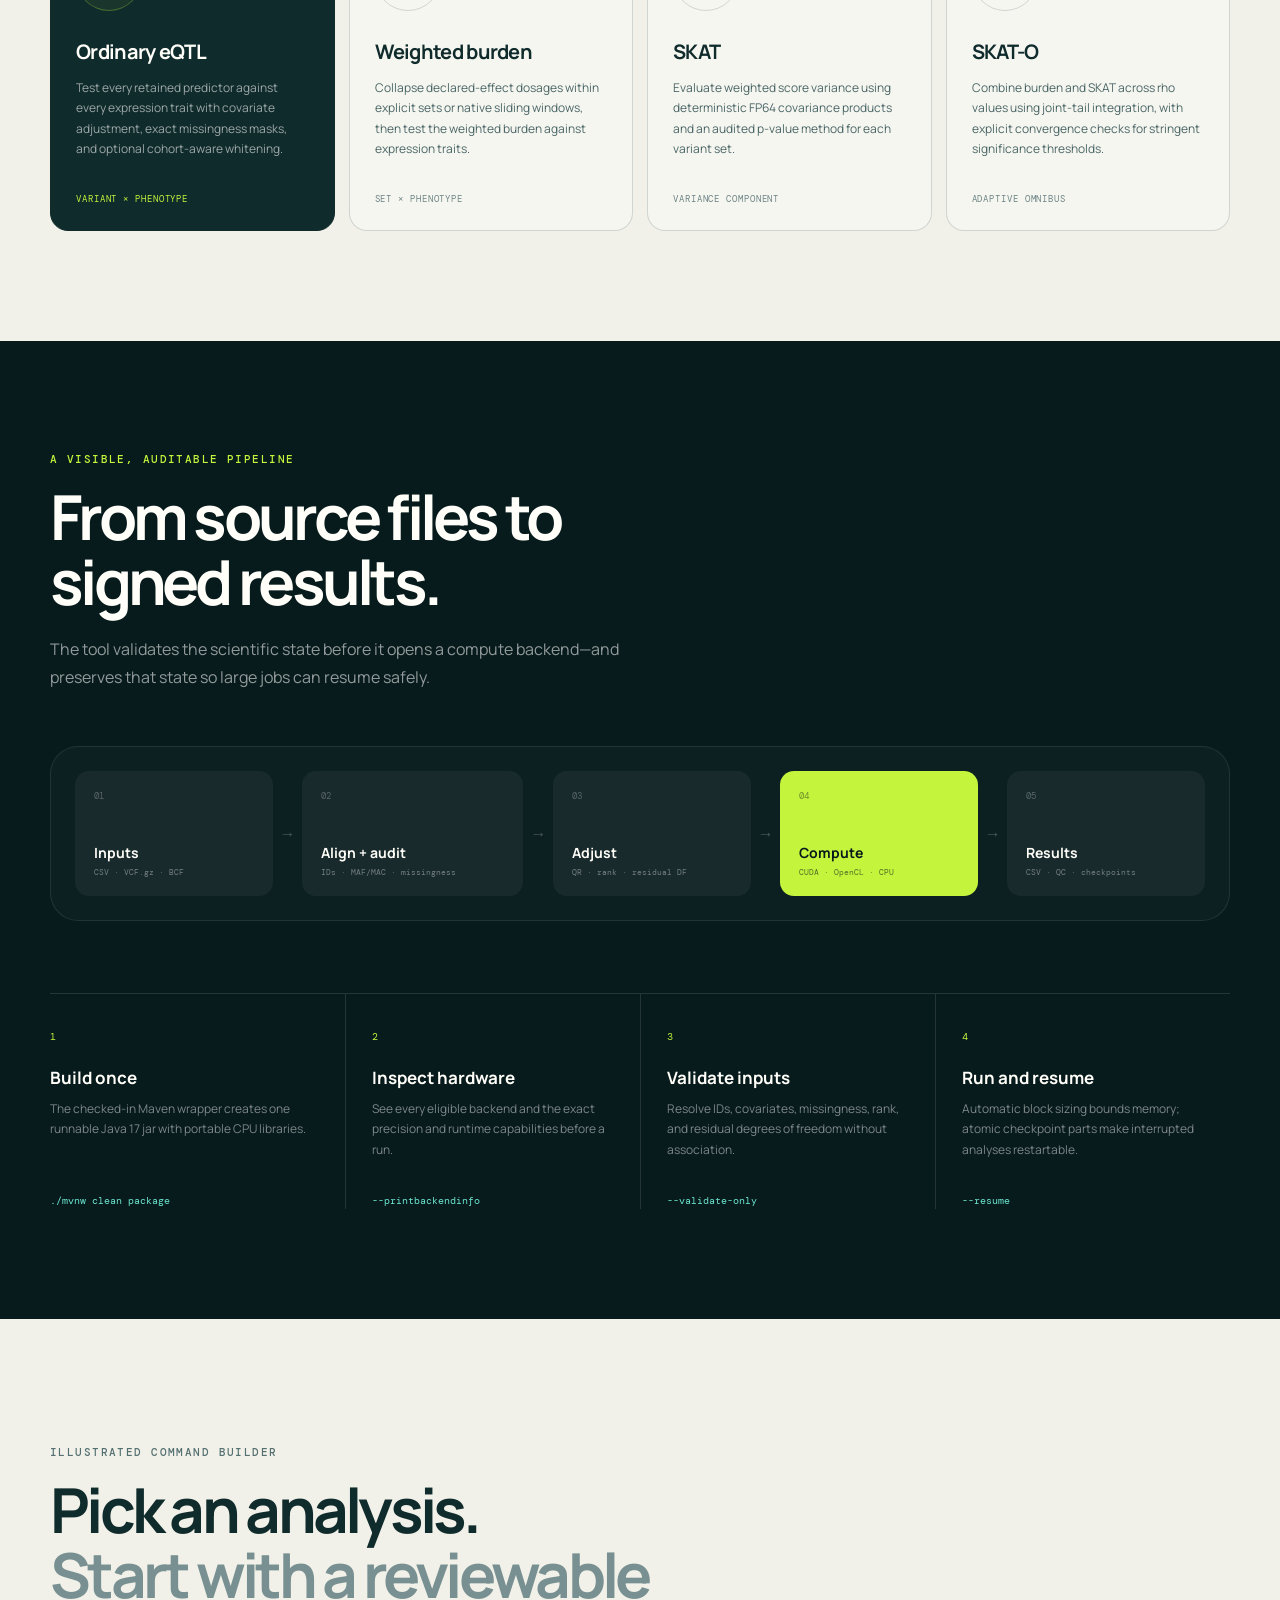
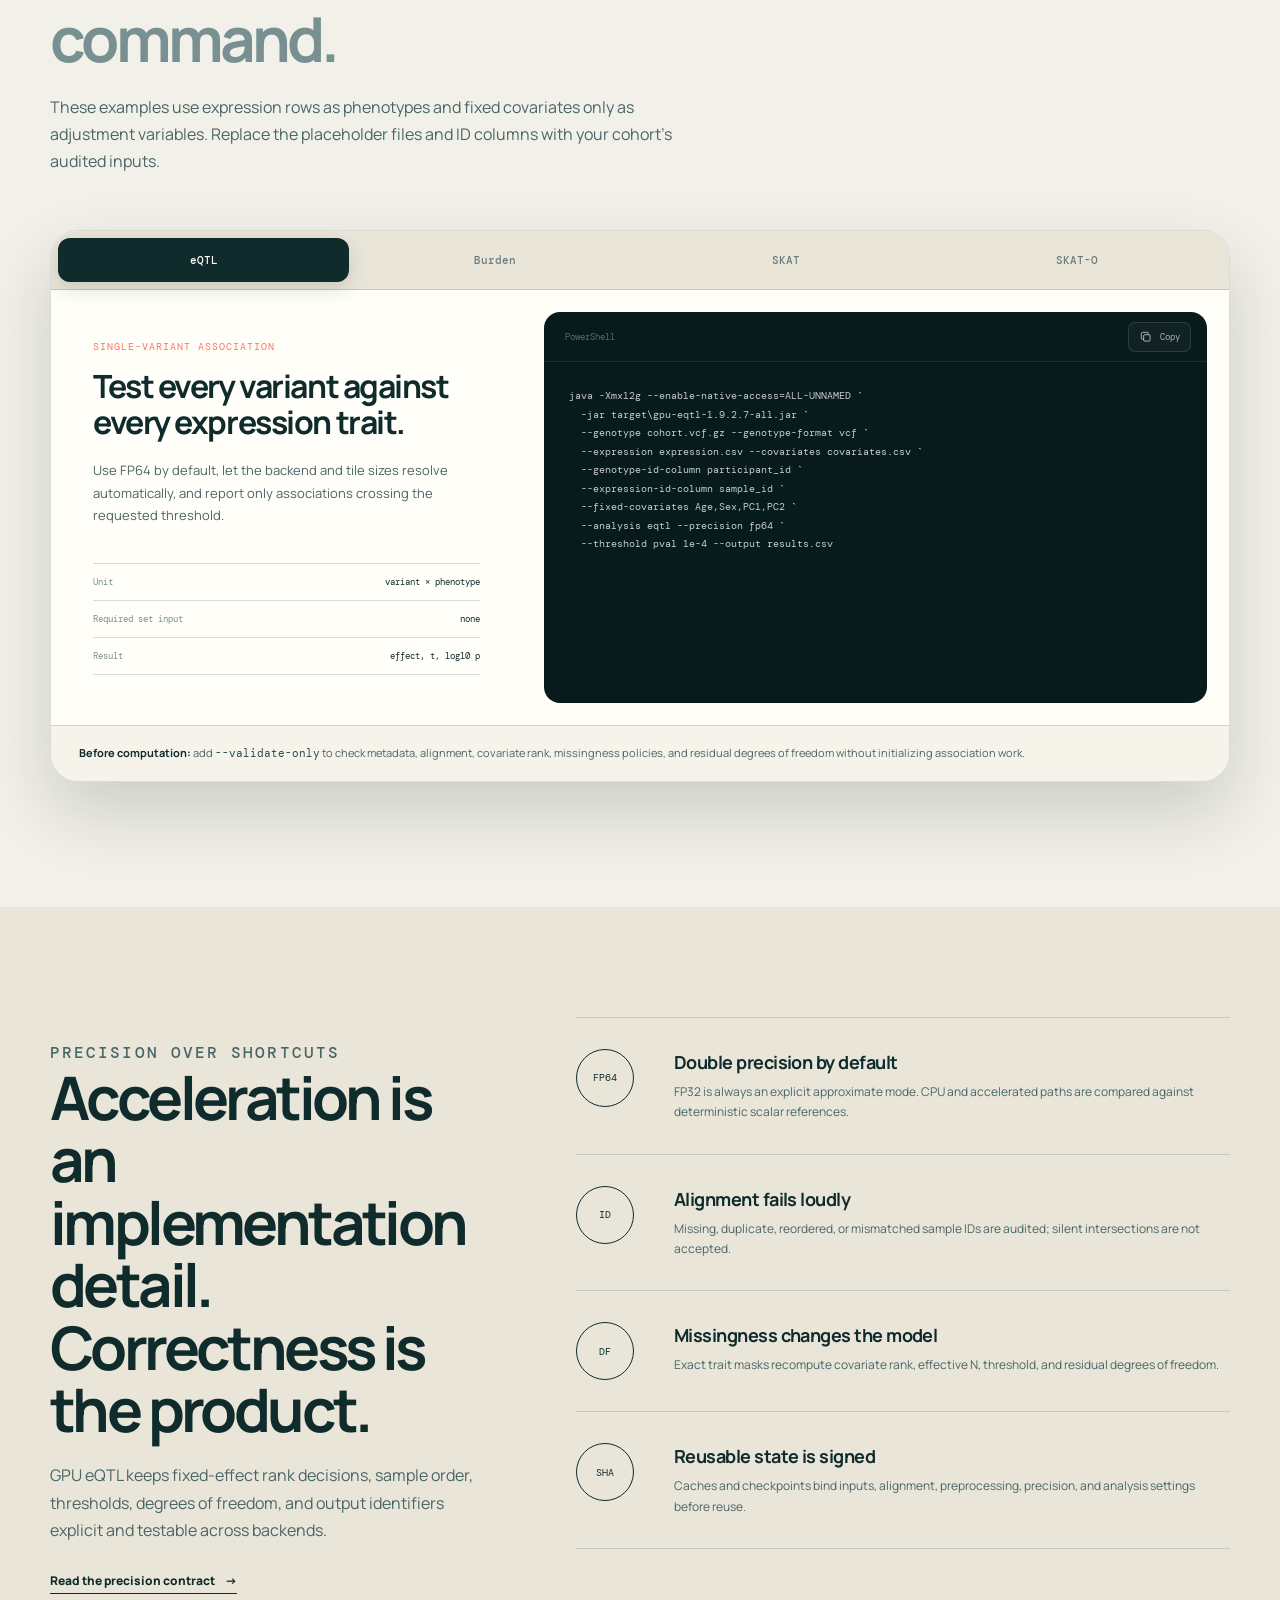
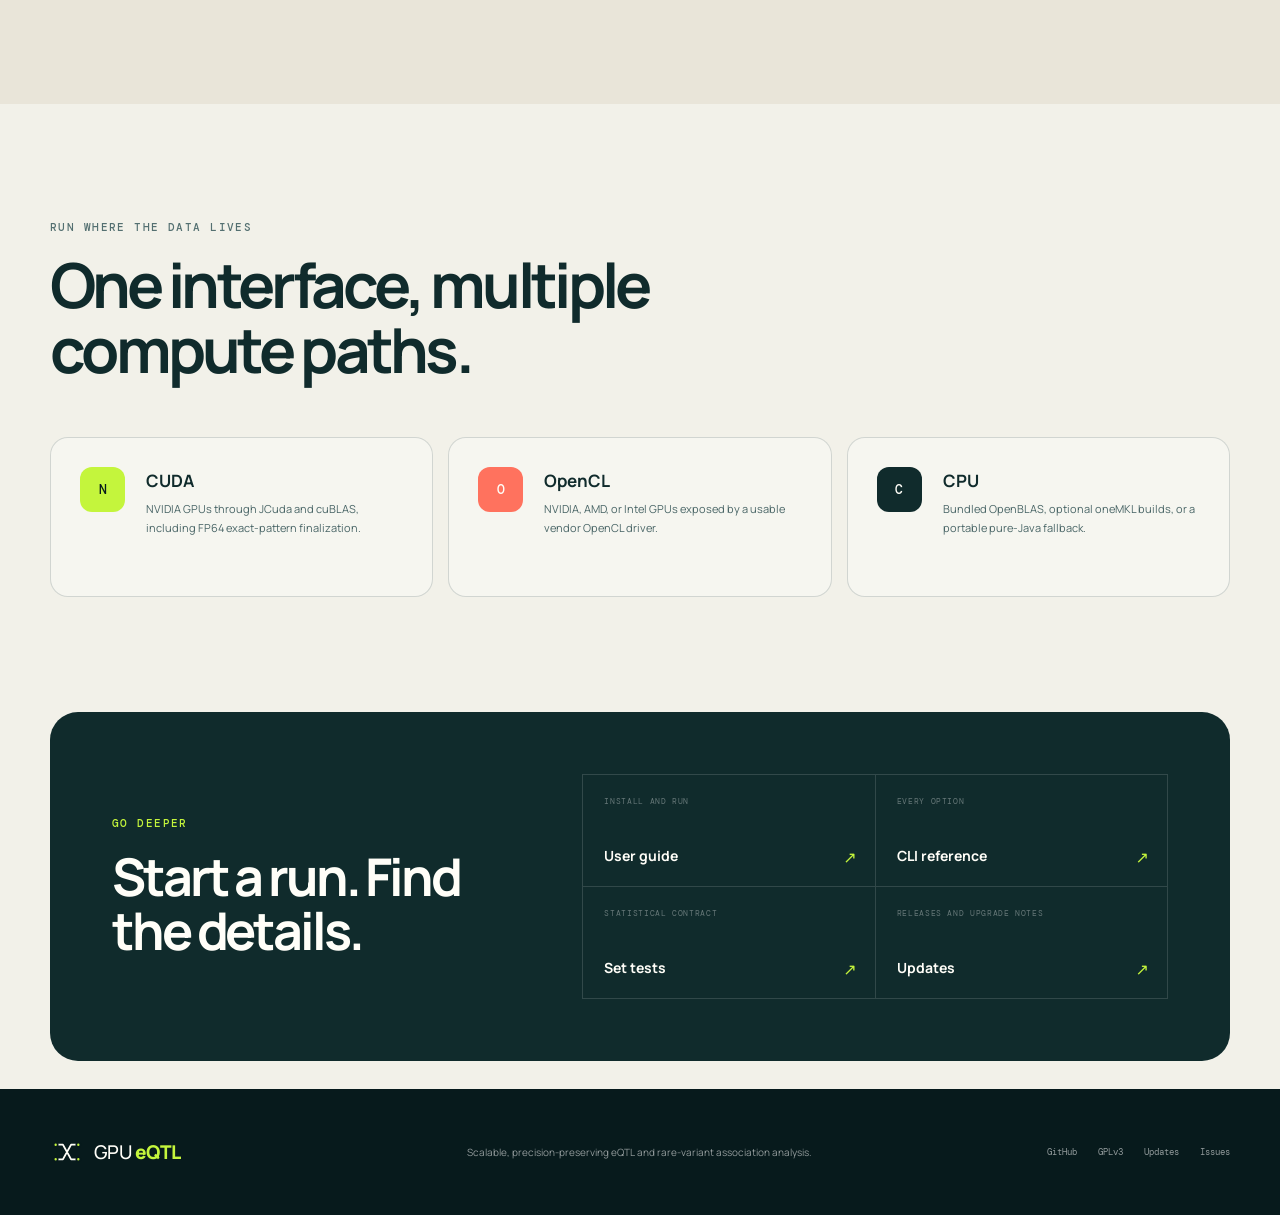
==== commit 33422c64: "Prepare GPU eQTL v1.9.2.7 release" ====
--- a/docs/index.html
+++ b/docs/index.html
@@ -266,7 +266,7 @@
               </button>
             </div>
             <pre><code data-command>java -Xmx12g --enable-native-access=ALL-UNNAMED `
-  -jar target\gpu-eqtl-1.9.2.6-all.jar `
+  -jar target\gpu-eqtl-1.9.2.7-all.jar `
   --genotype cohort.vcf.gz --genotype-format vcf `
   --expression expression.csv --covariates covariates.csv `
   --genotype-id-column participant_id `
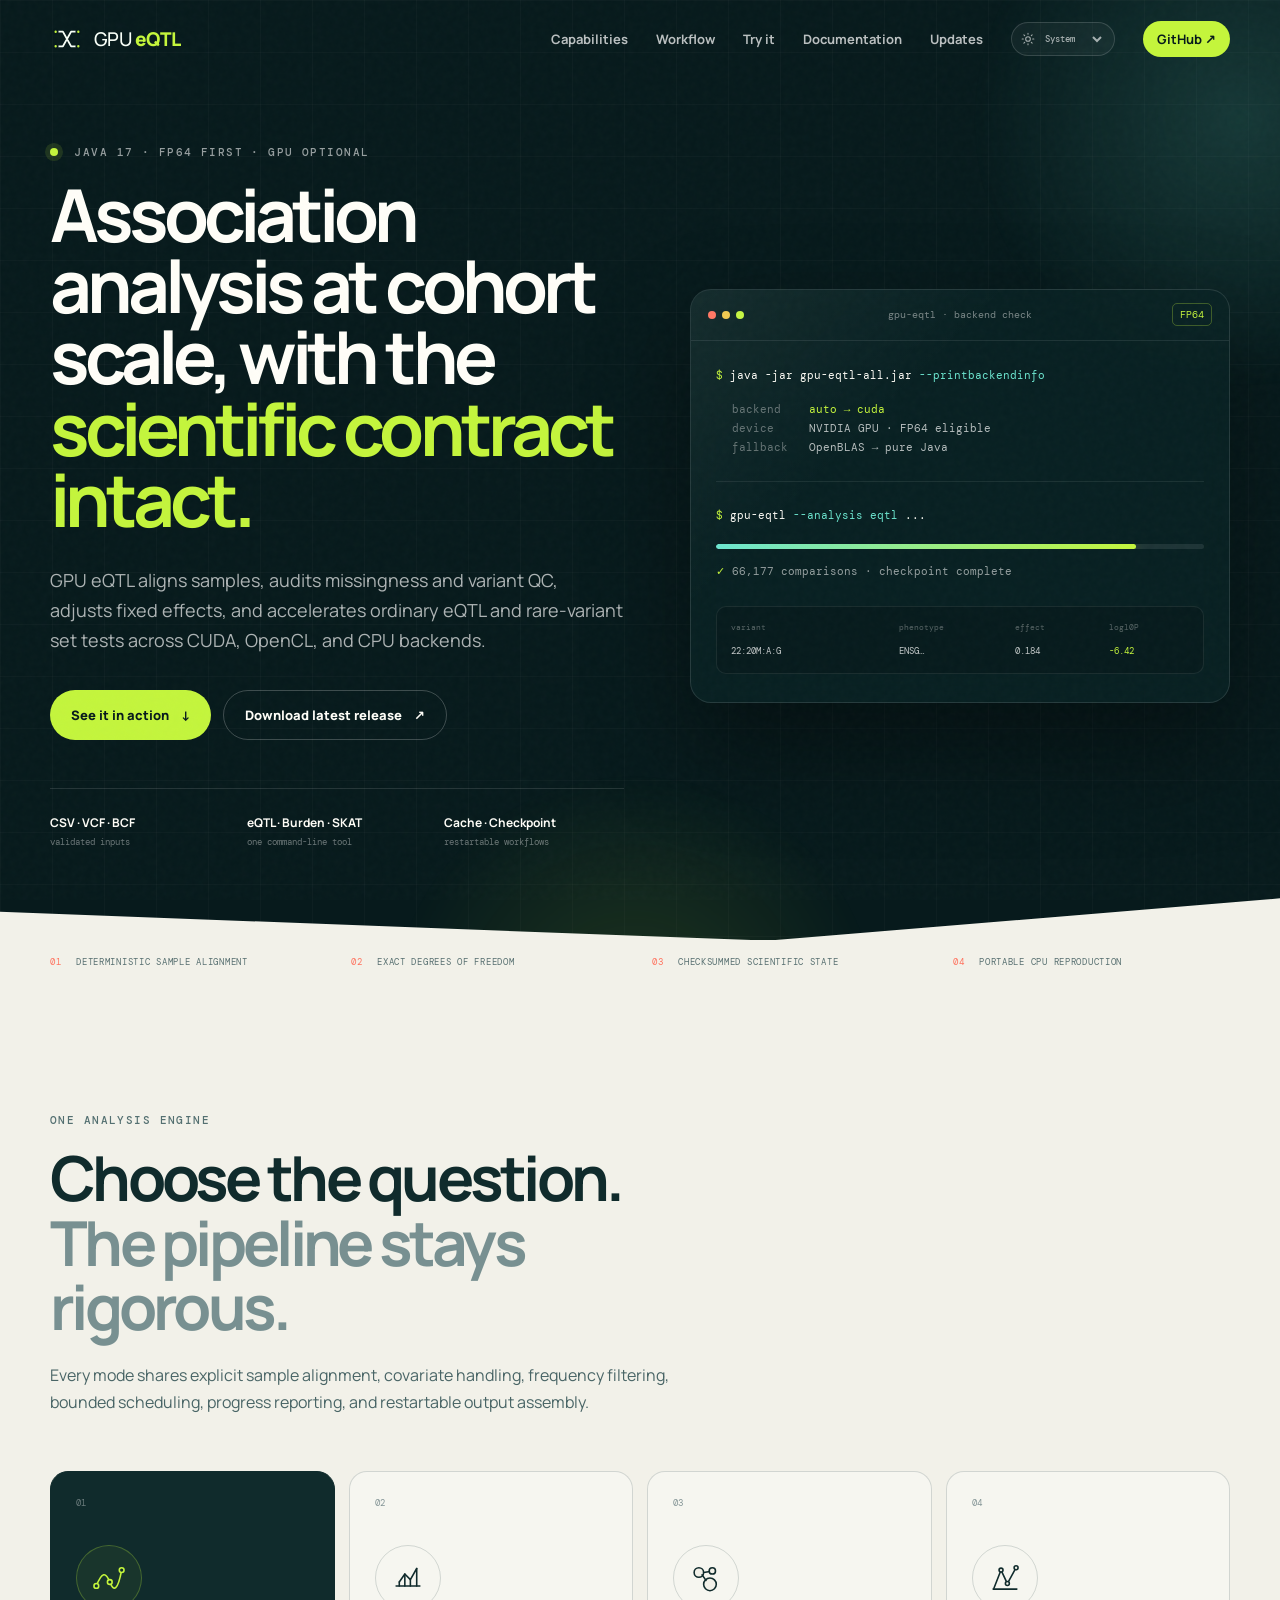
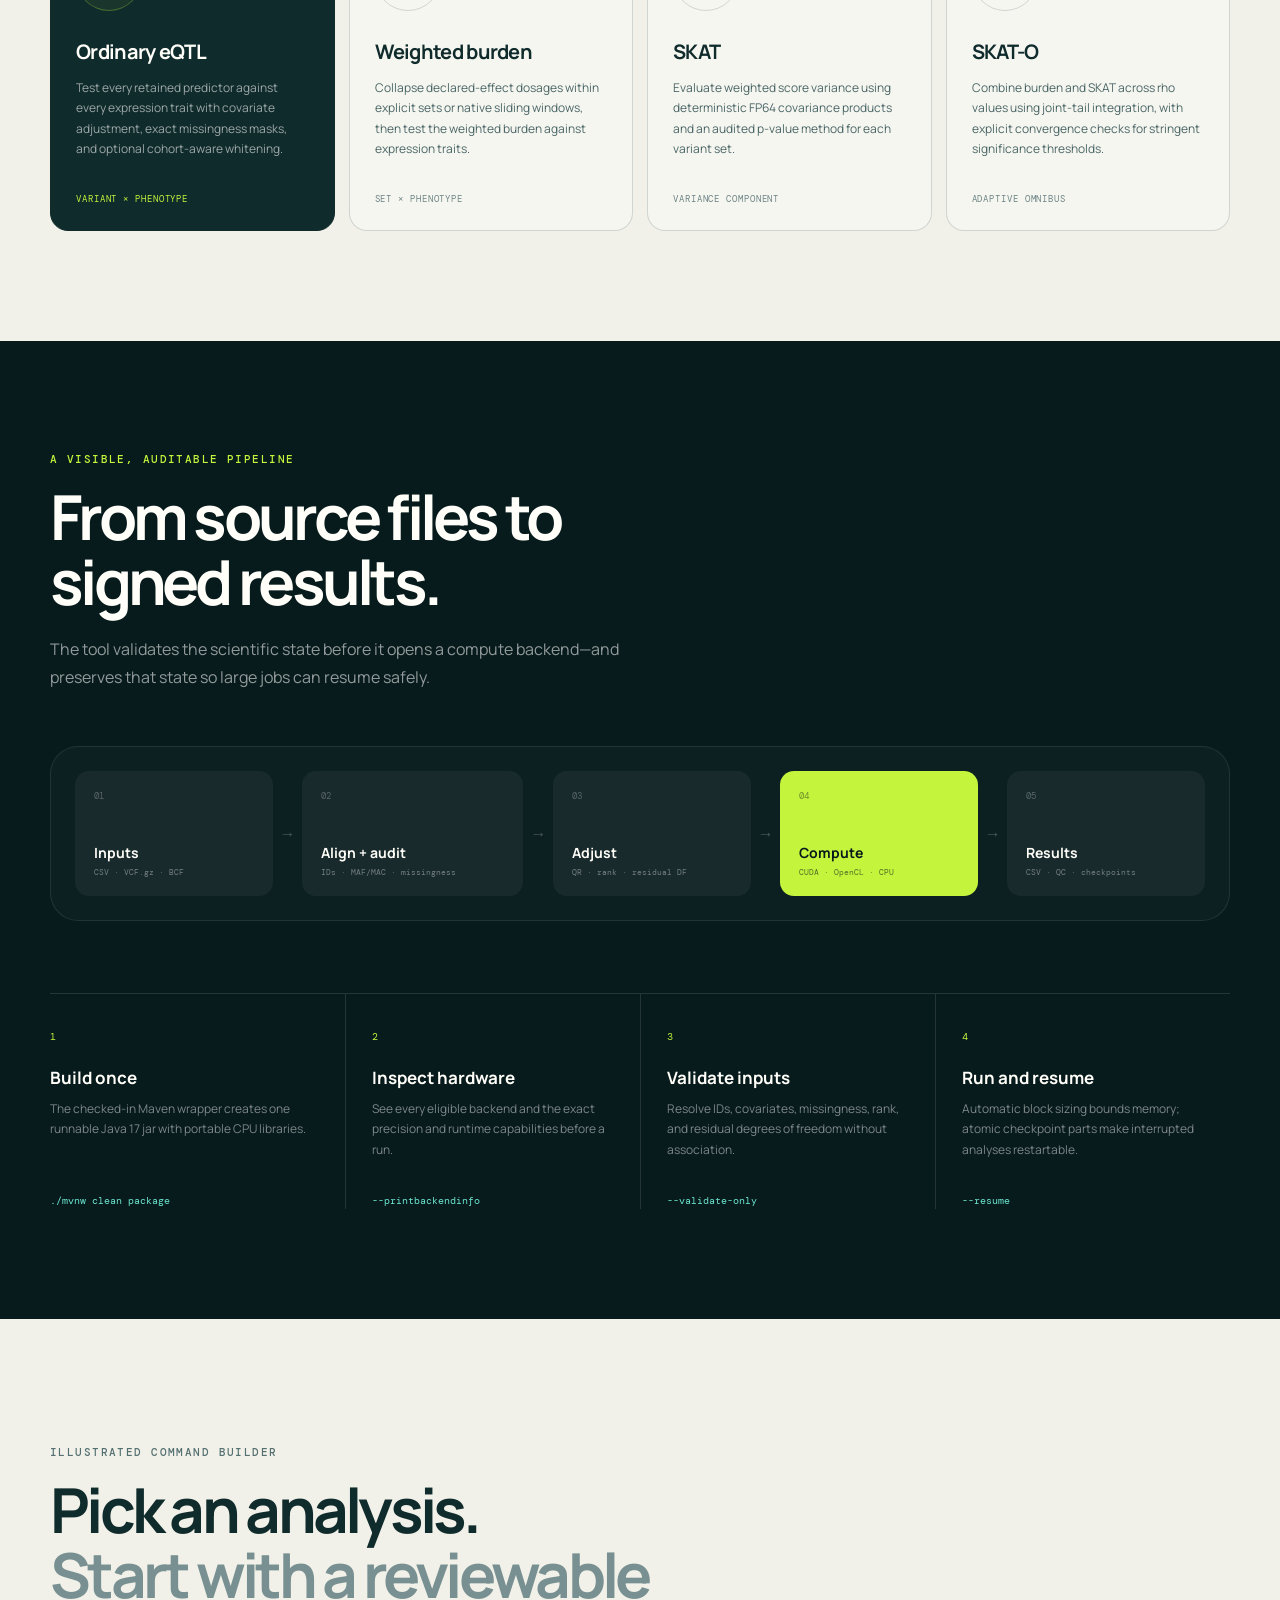
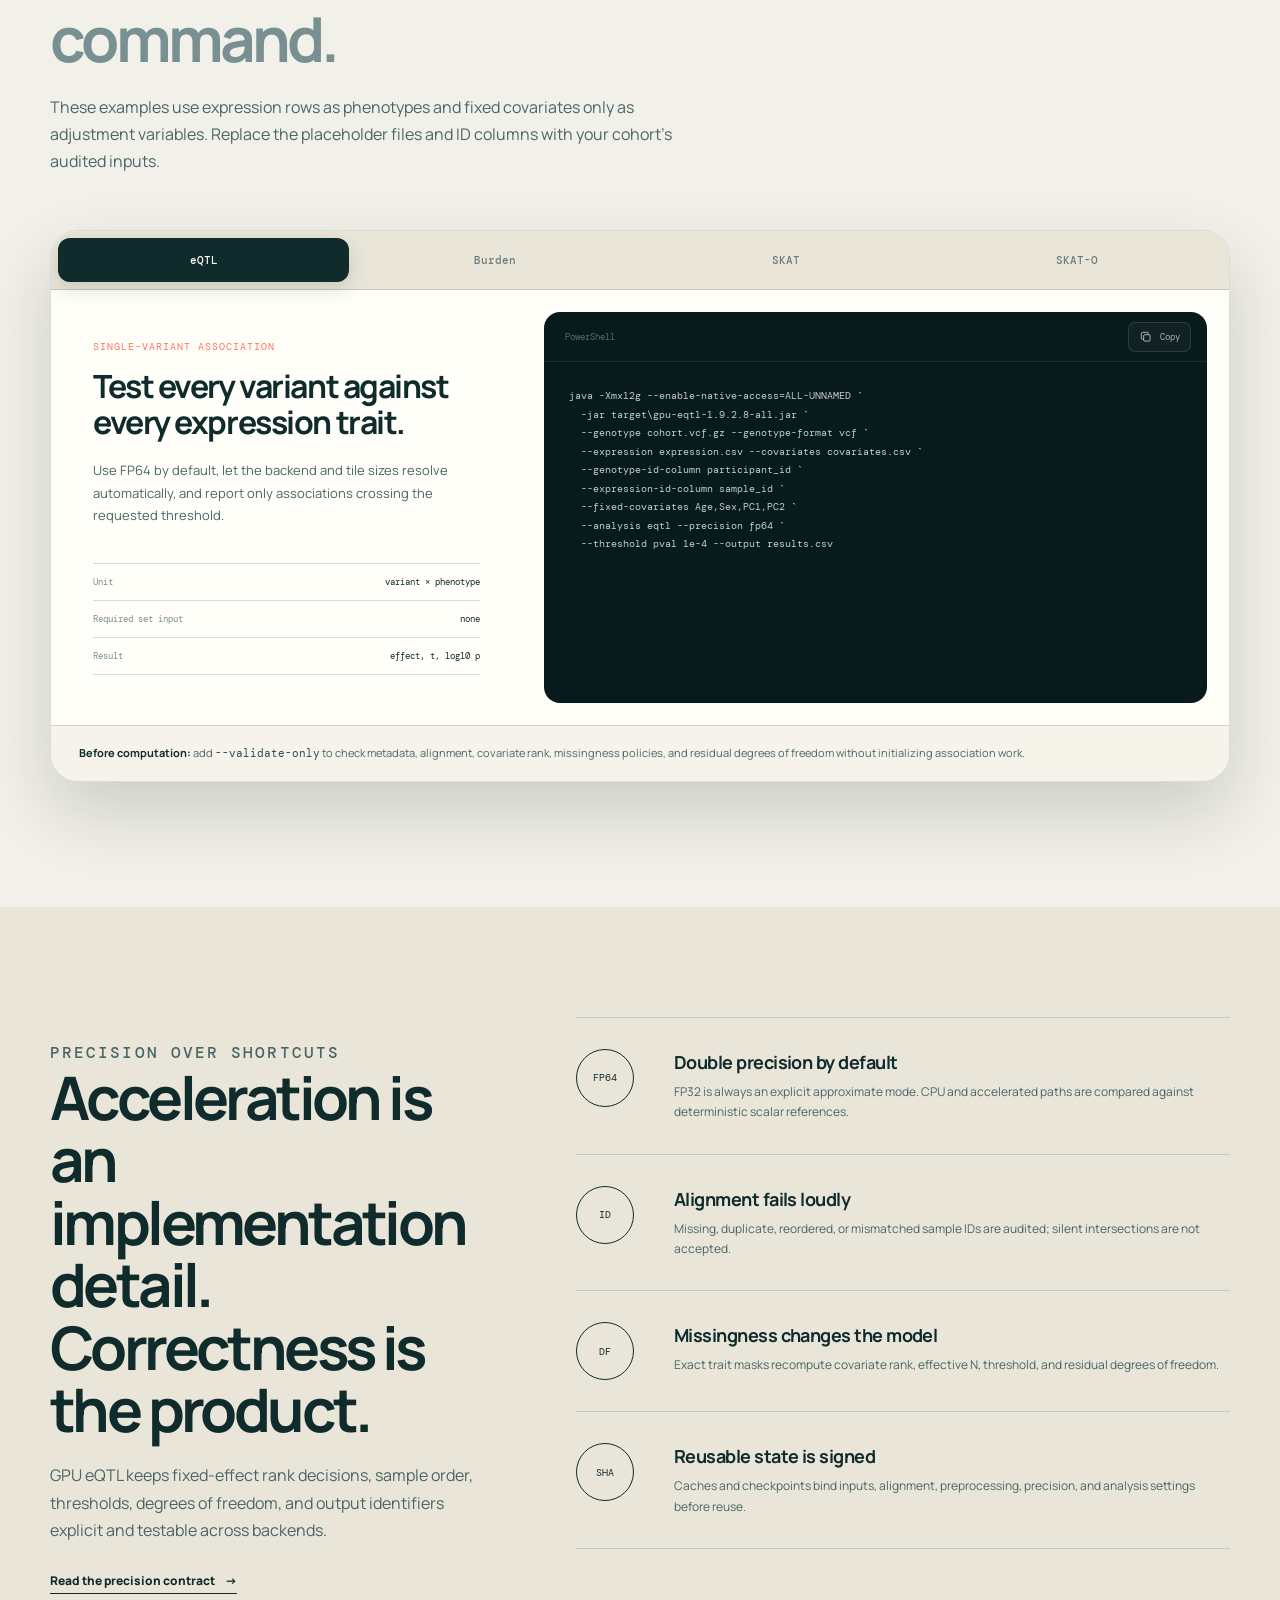
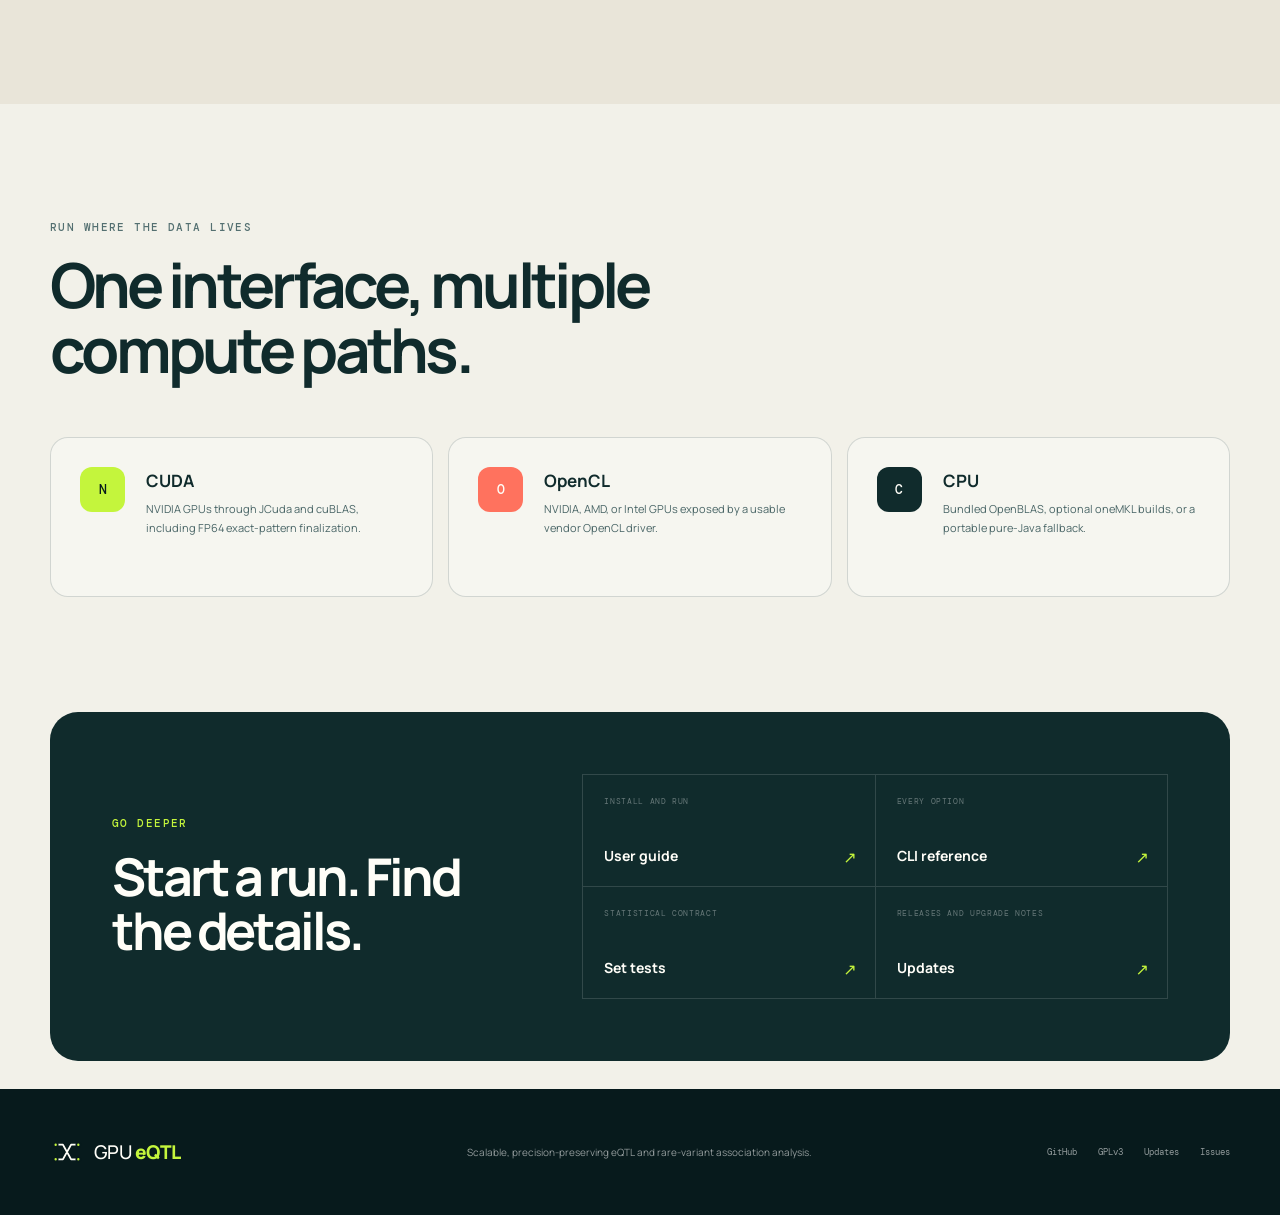
==== commit 2ed6ca53: "Prepare GPU eQTL v1.9.2.8 release" ====
--- a/docs/index.html
+++ b/docs/index.html
@@ -266,7 +266,7 @@
               </button>
             </div>
             <pre><code data-command>java -Xmx12g --enable-native-access=ALL-UNNAMED `
-  -jar target\gpu-eqtl-1.9.2.7-all.jar `
+  -jar target\gpu-eqtl-1.9.2.8-all.jar `
   --genotype cohort.vcf.gz --genotype-format vcf `
   --expression expression.csv --covariates covariates.csv `
   --genotype-id-column participant_id `
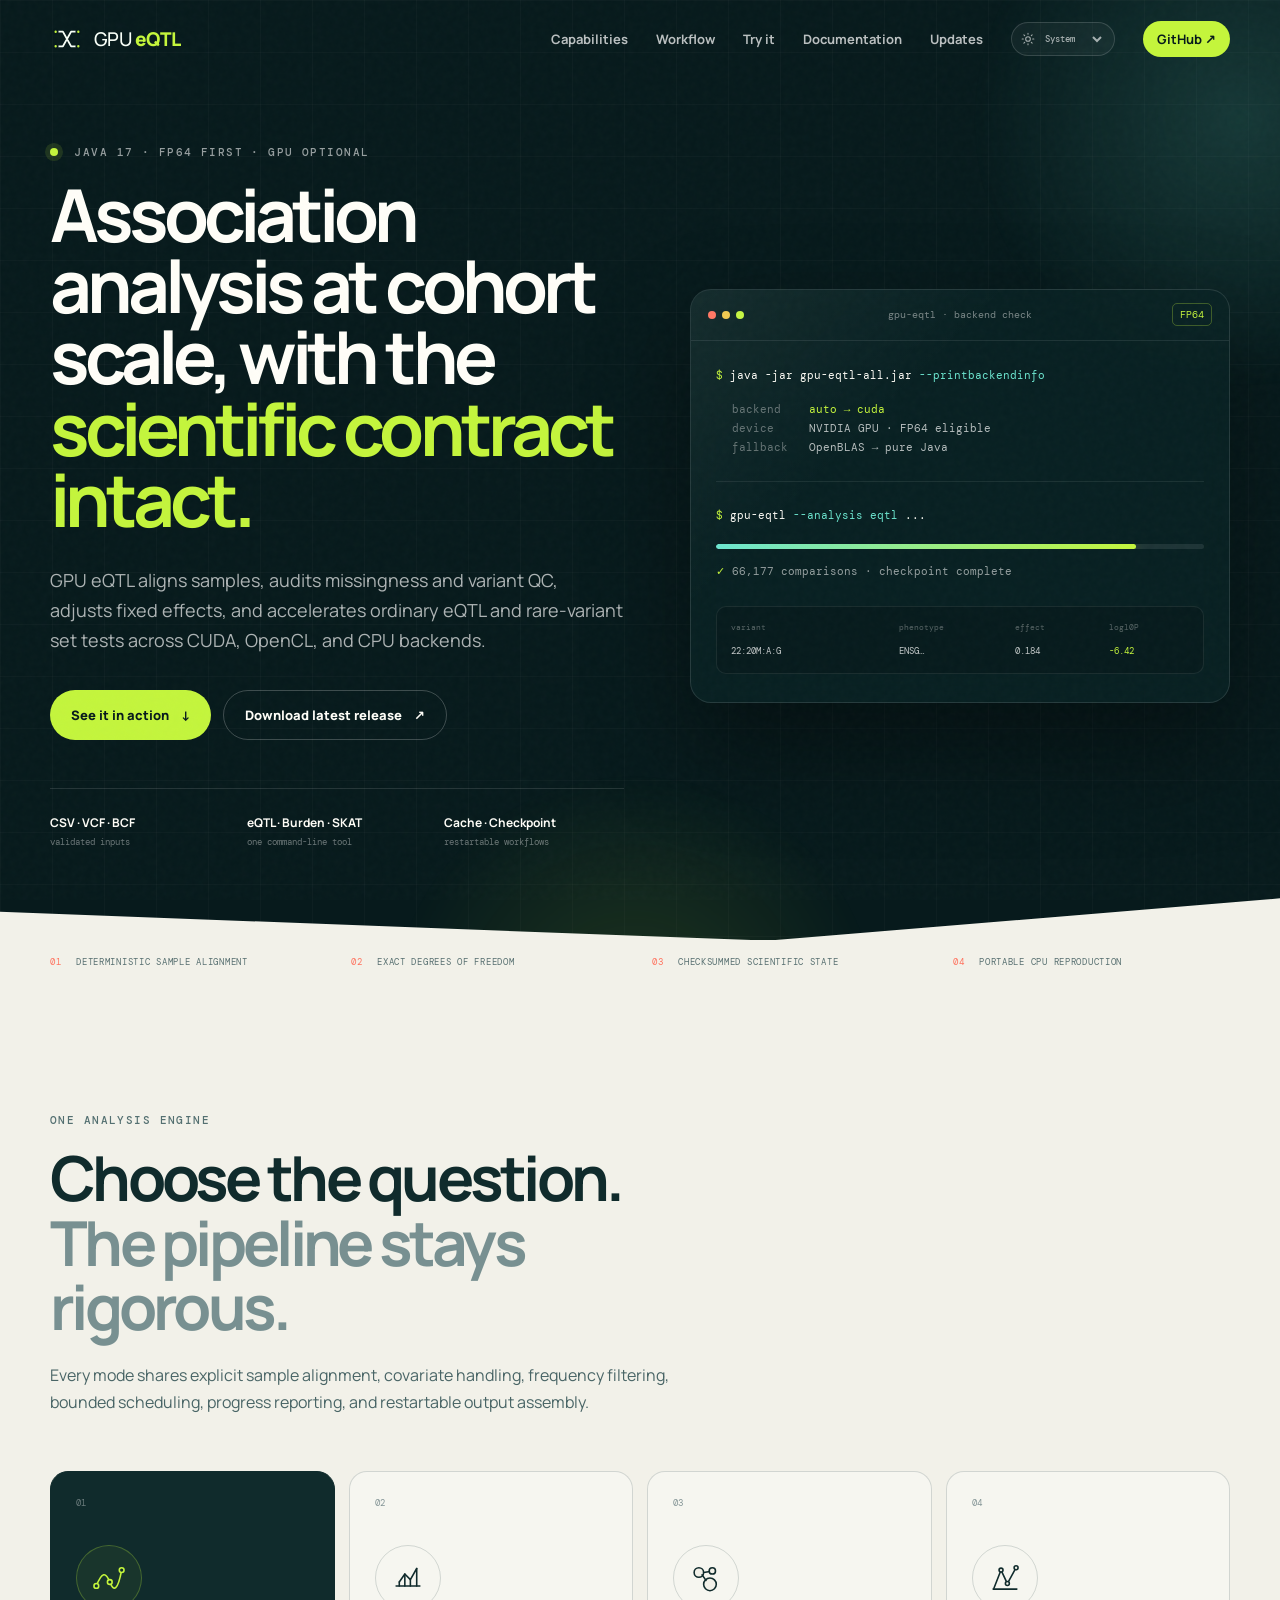
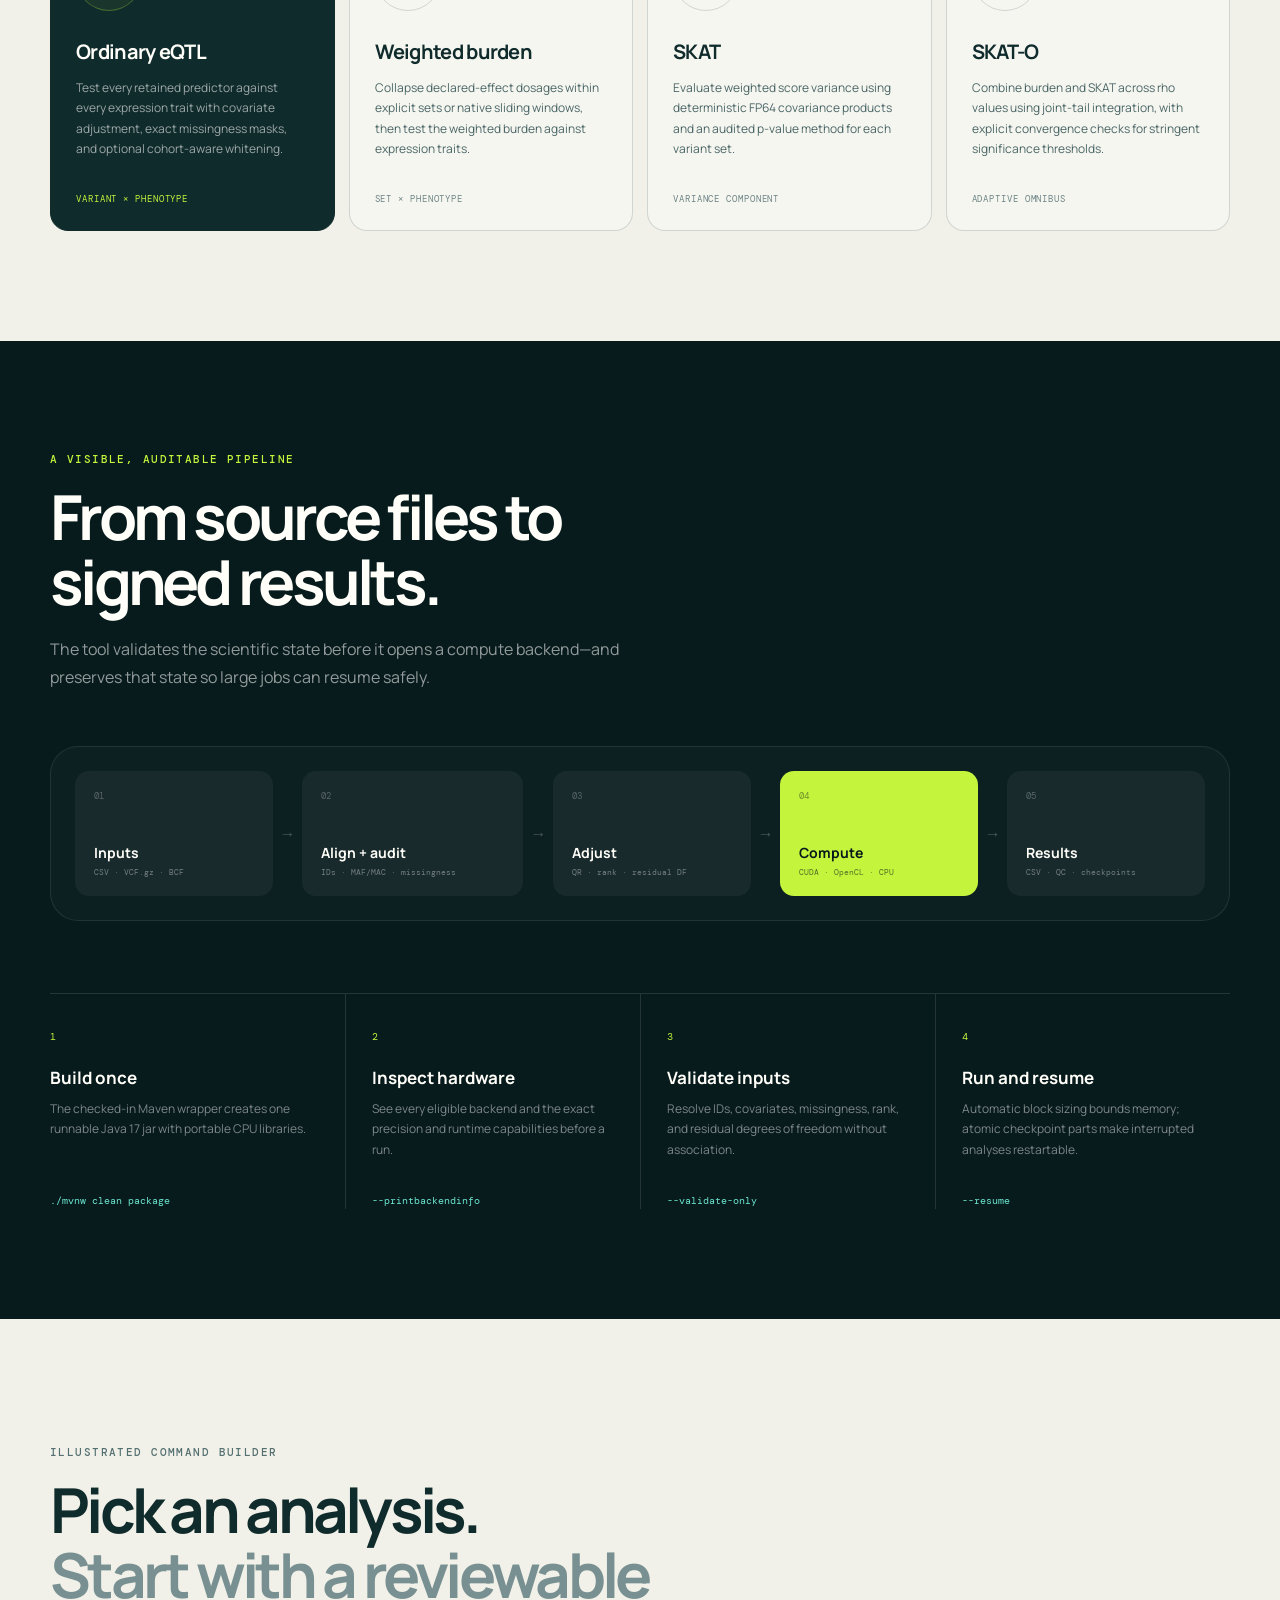
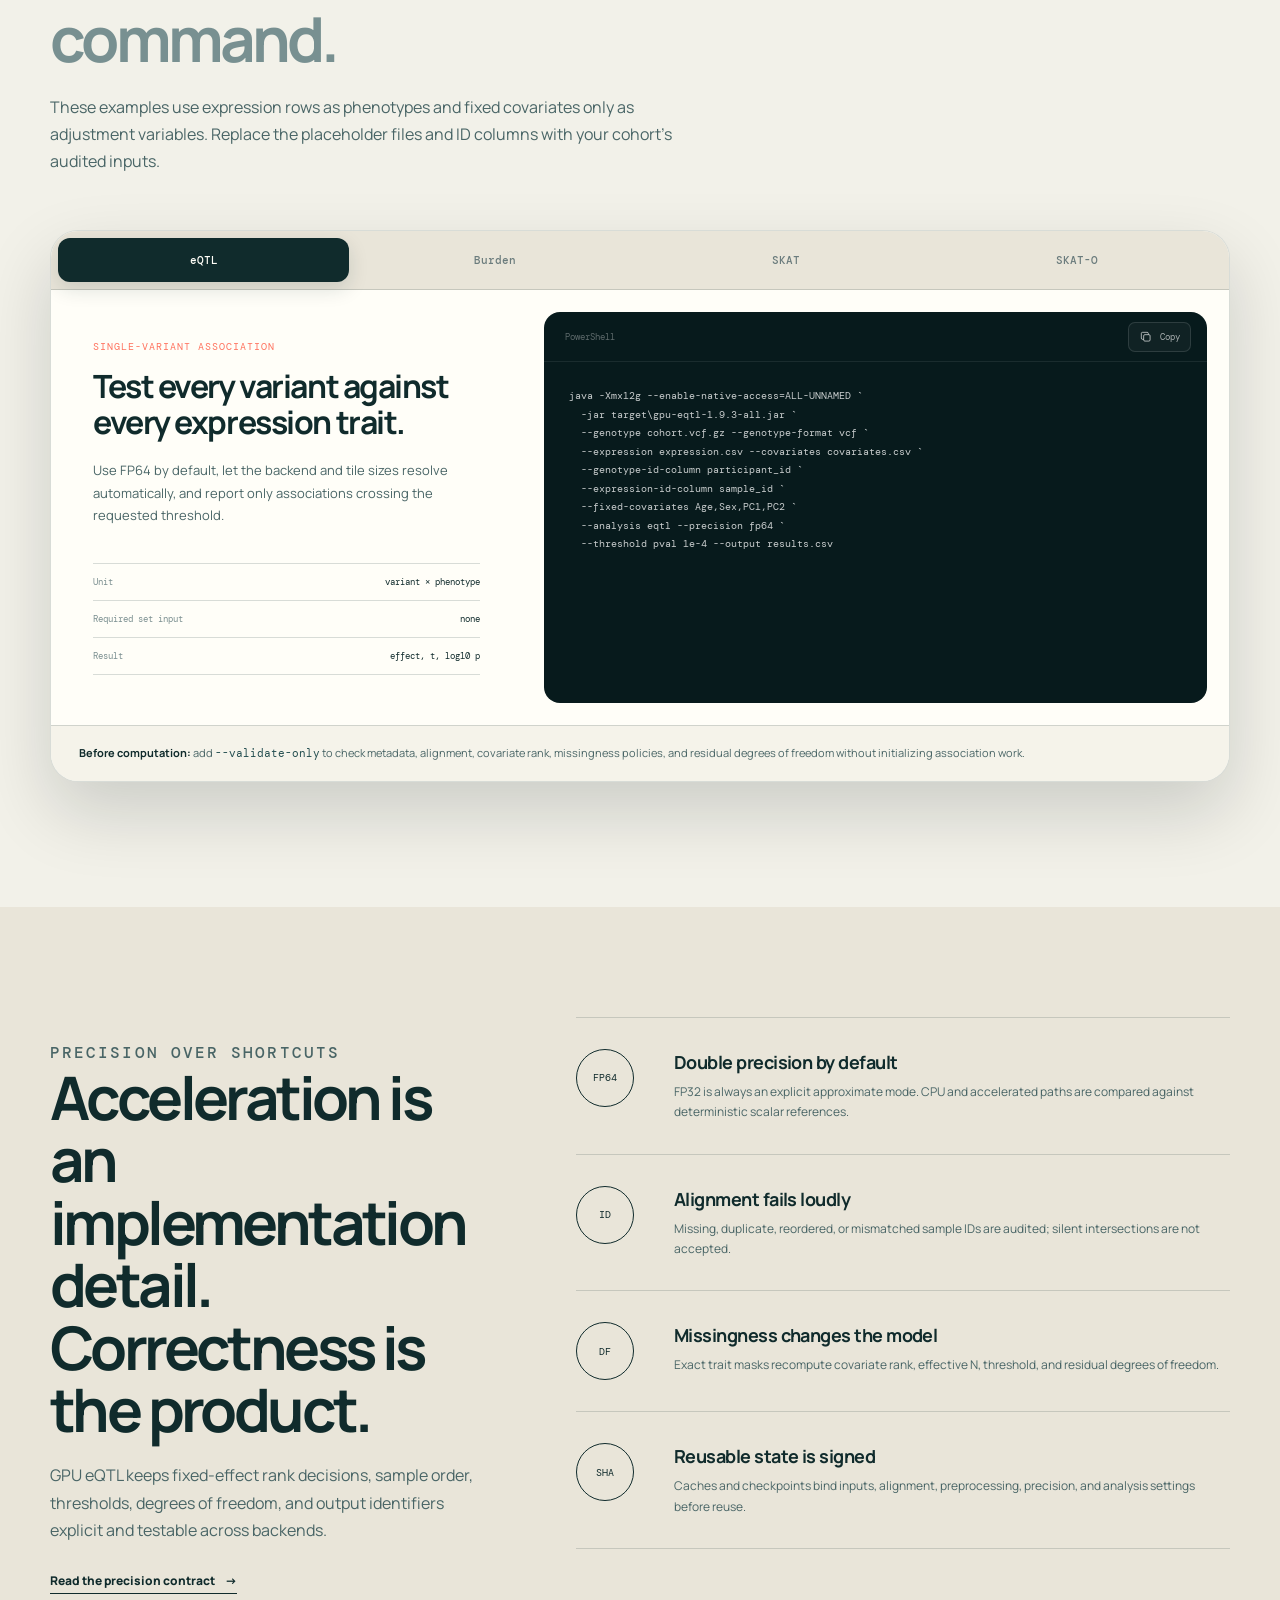
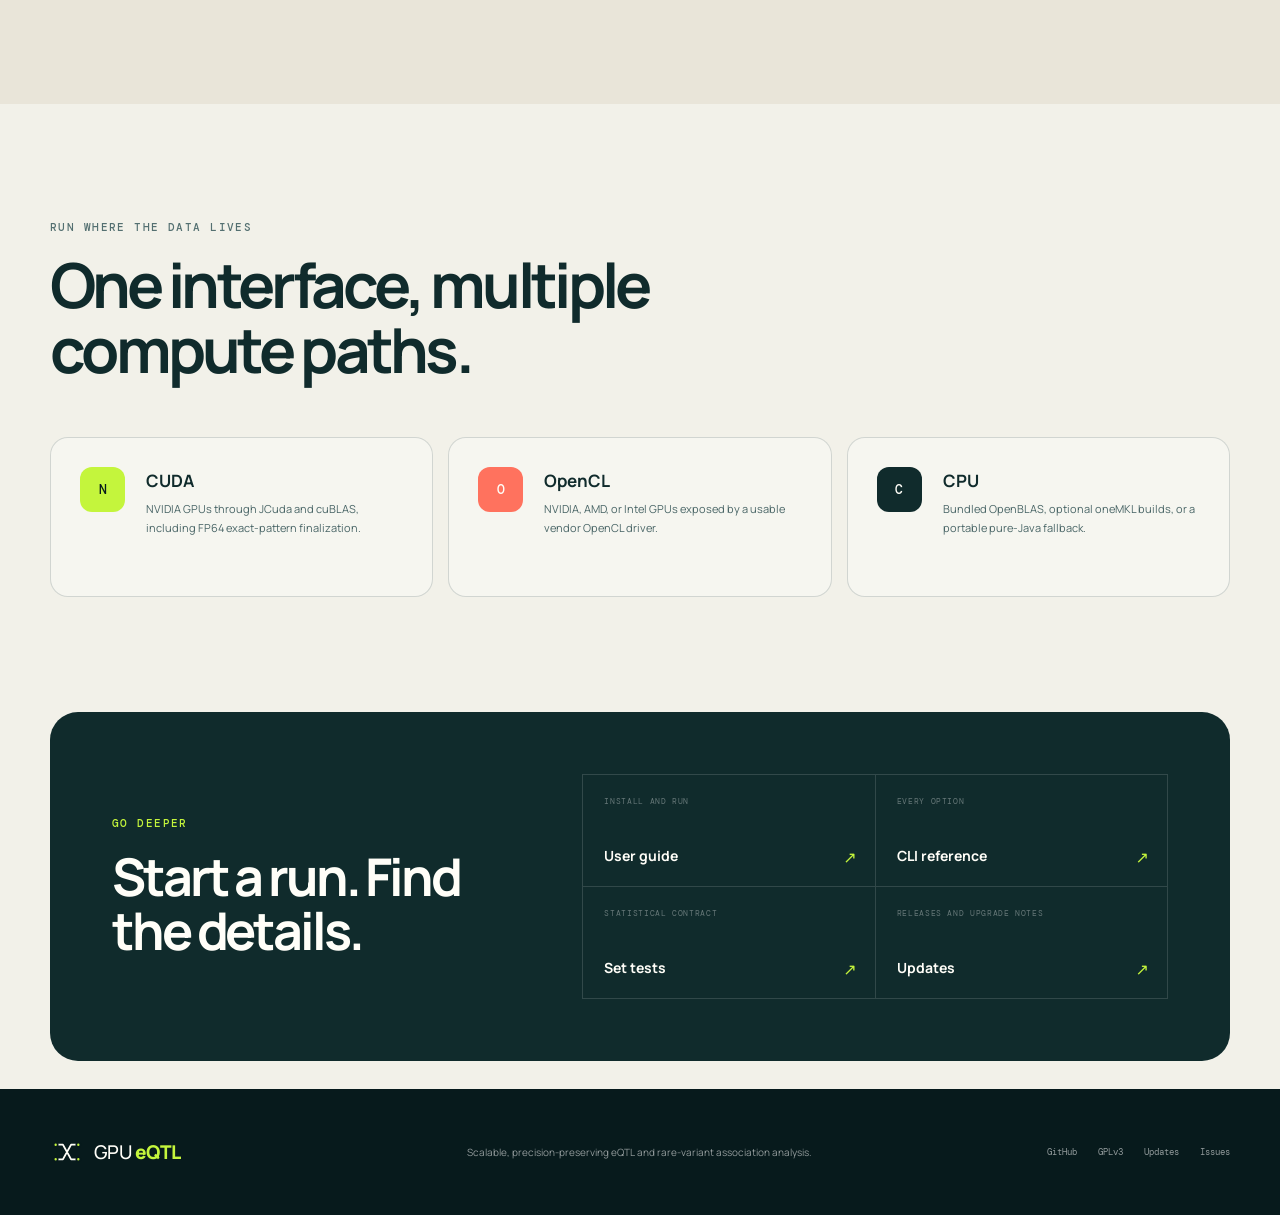
==== commit 53bbe042: "Prepare GPU eQTL v1.9.3 release" ====
--- a/docs/index.html
+++ b/docs/index.html
@@ -266,7 +266,7 @@
               </button>
             </div>
             <pre><code data-command>java -Xmx12g --enable-native-access=ALL-UNNAMED `
-  -jar target\gpu-eqtl-1.9.2.8-all.jar `
+  -jar target\gpu-eqtl-1.9.3-all.jar `
   --genotype cohort.vcf.gz --genotype-format vcf `
   --expression expression.csv --covariates covariates.csv `
   --genotype-id-column participant_id `
